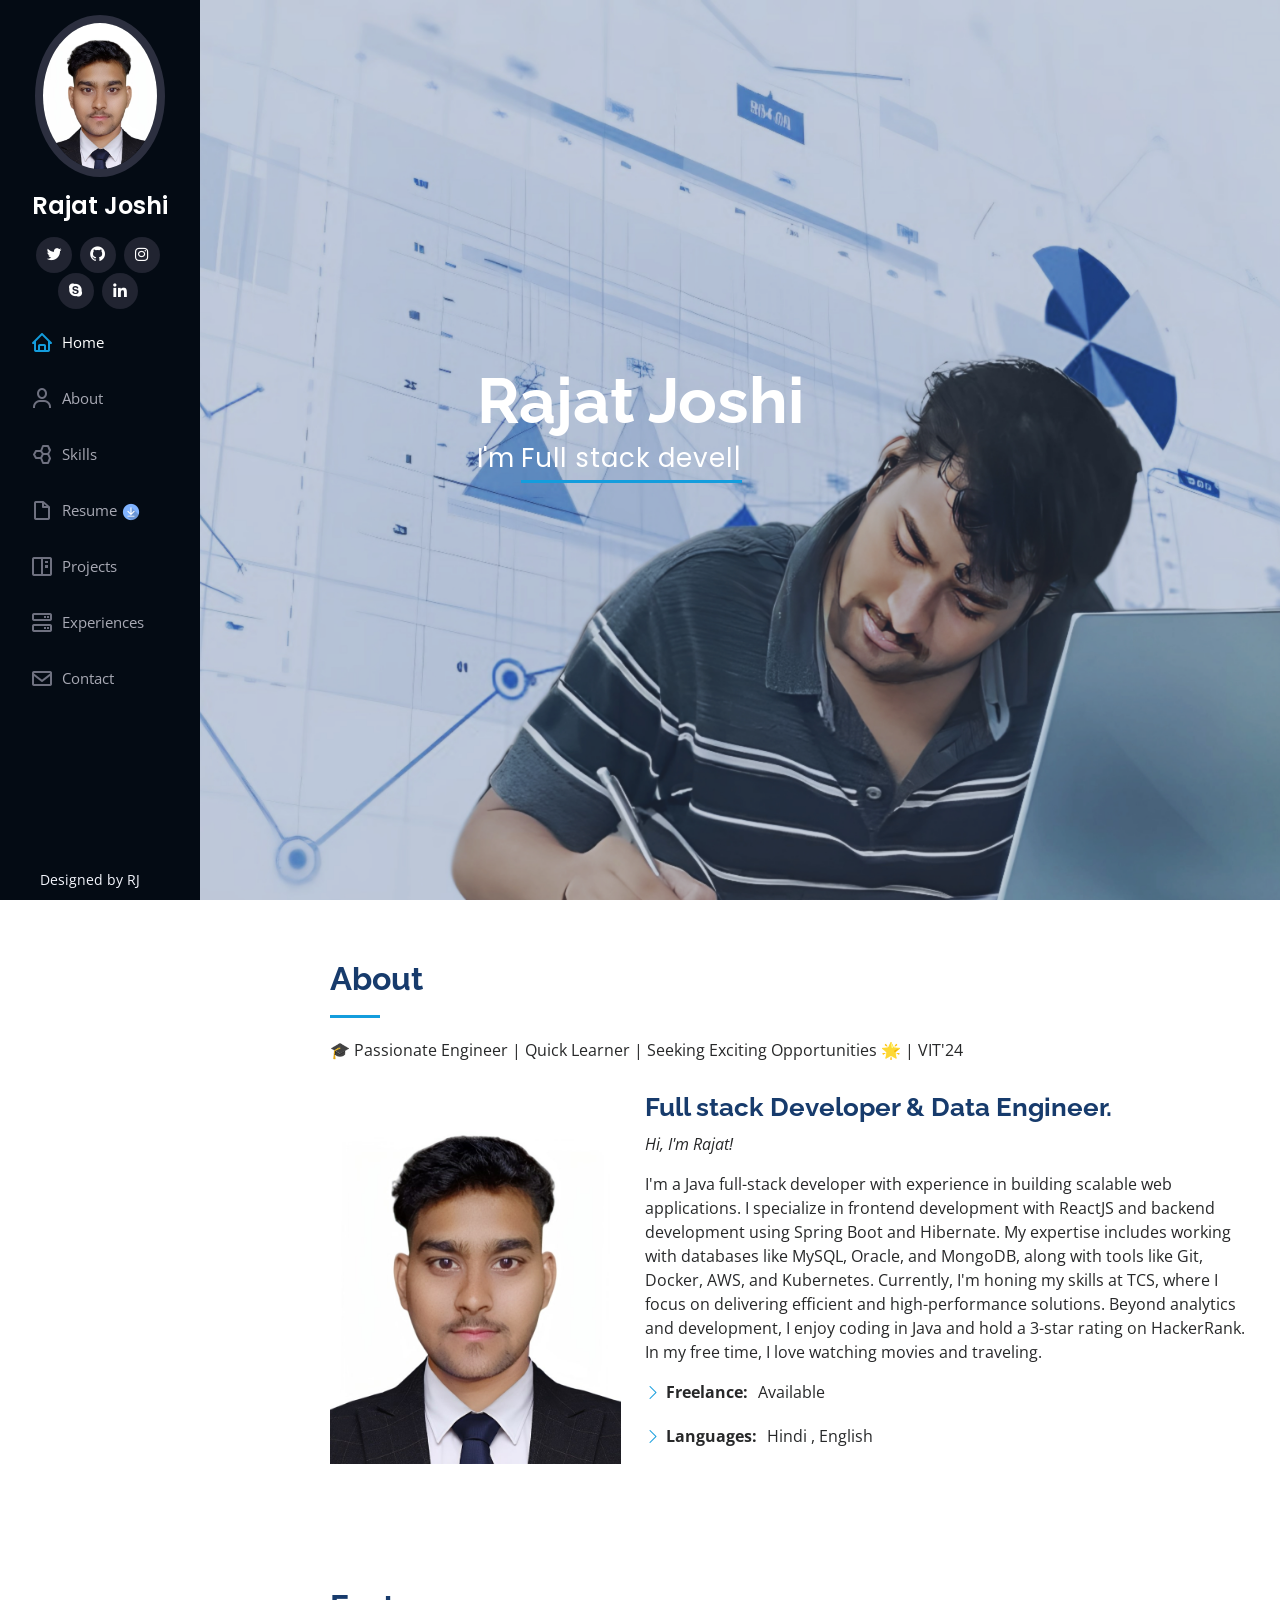
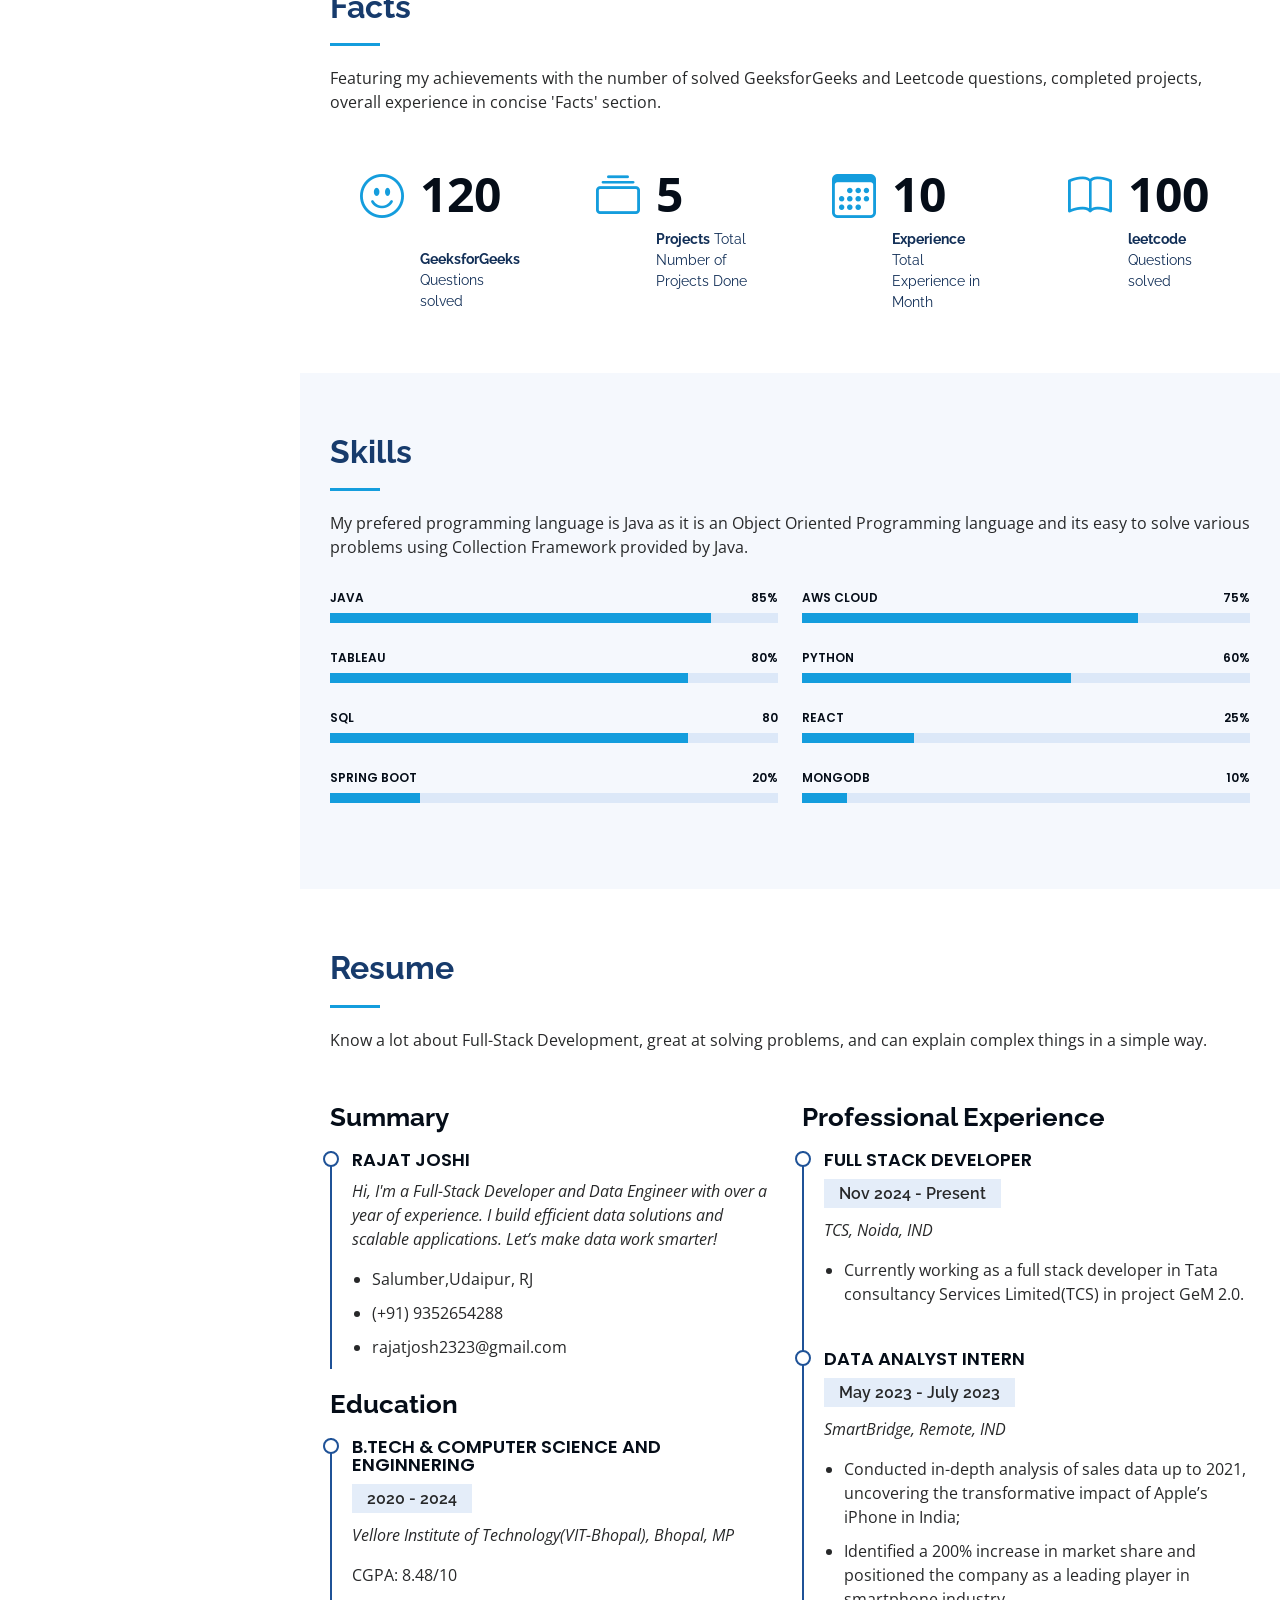
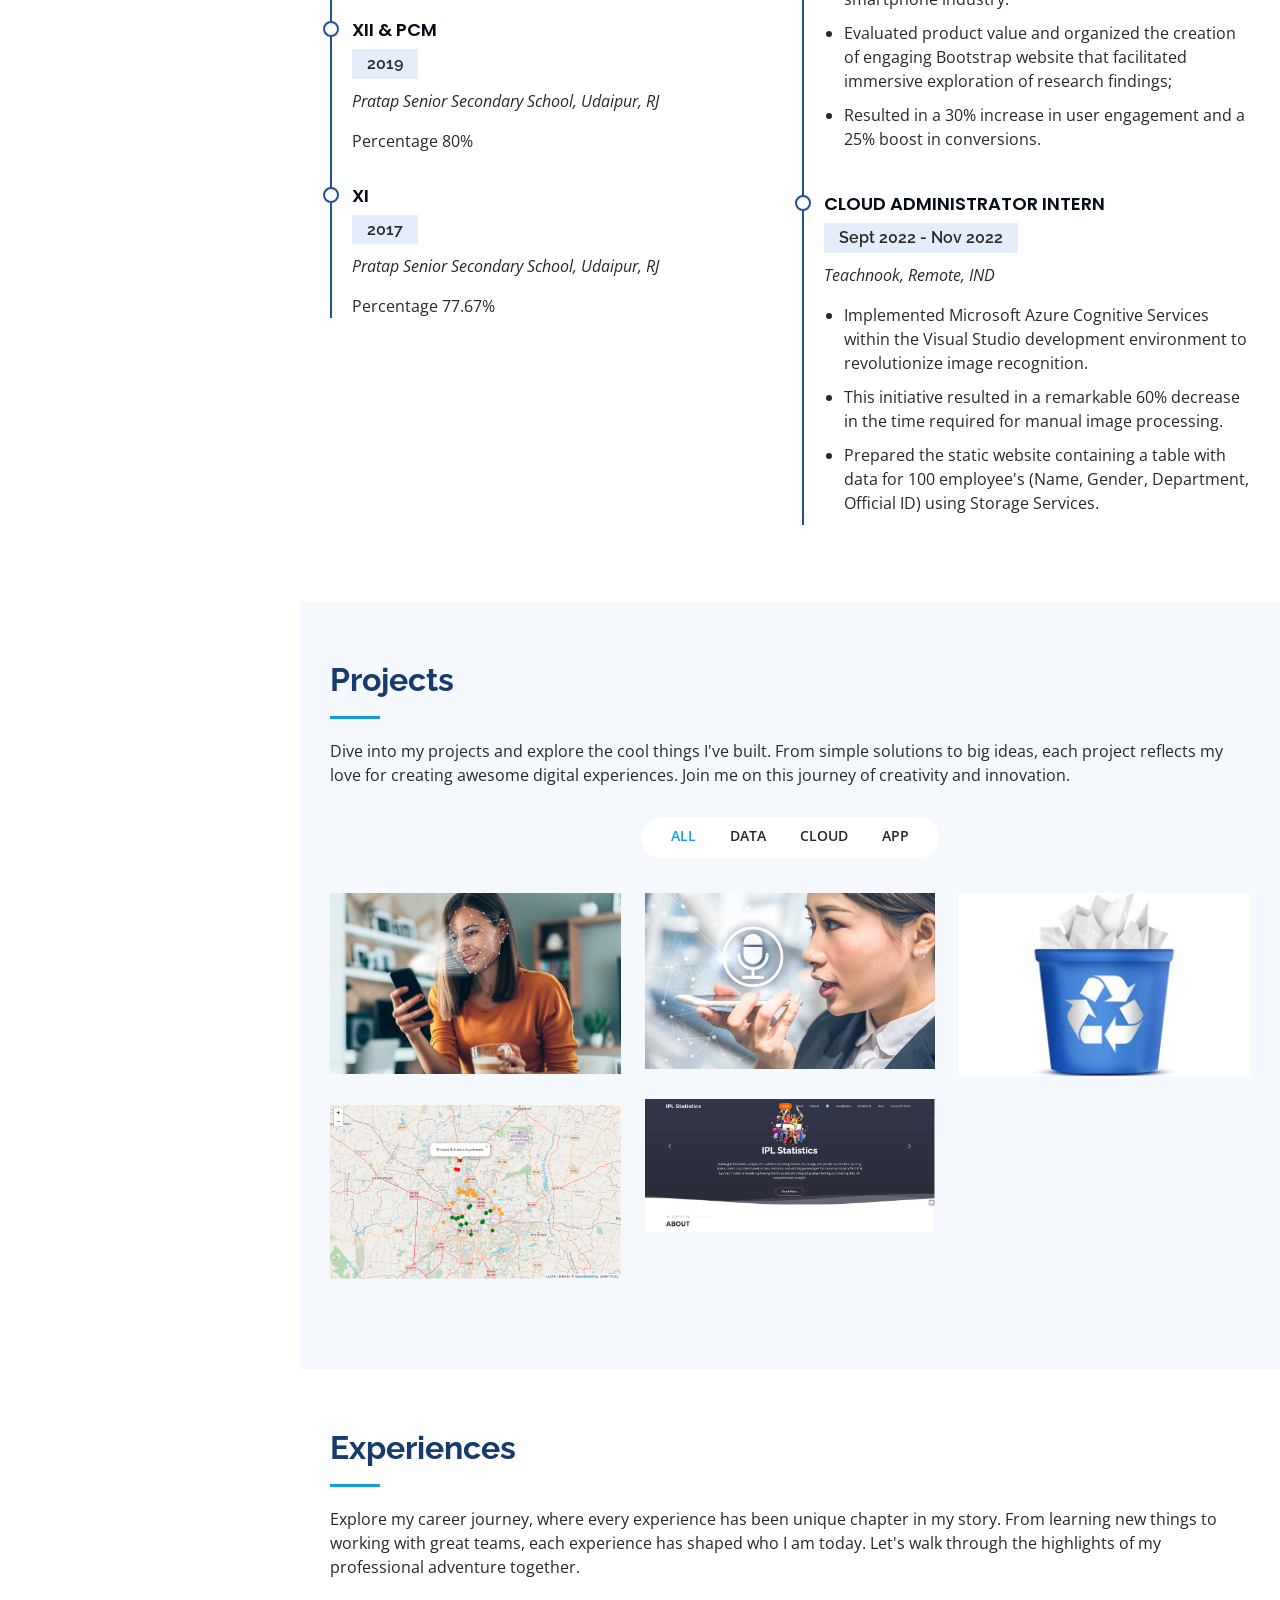
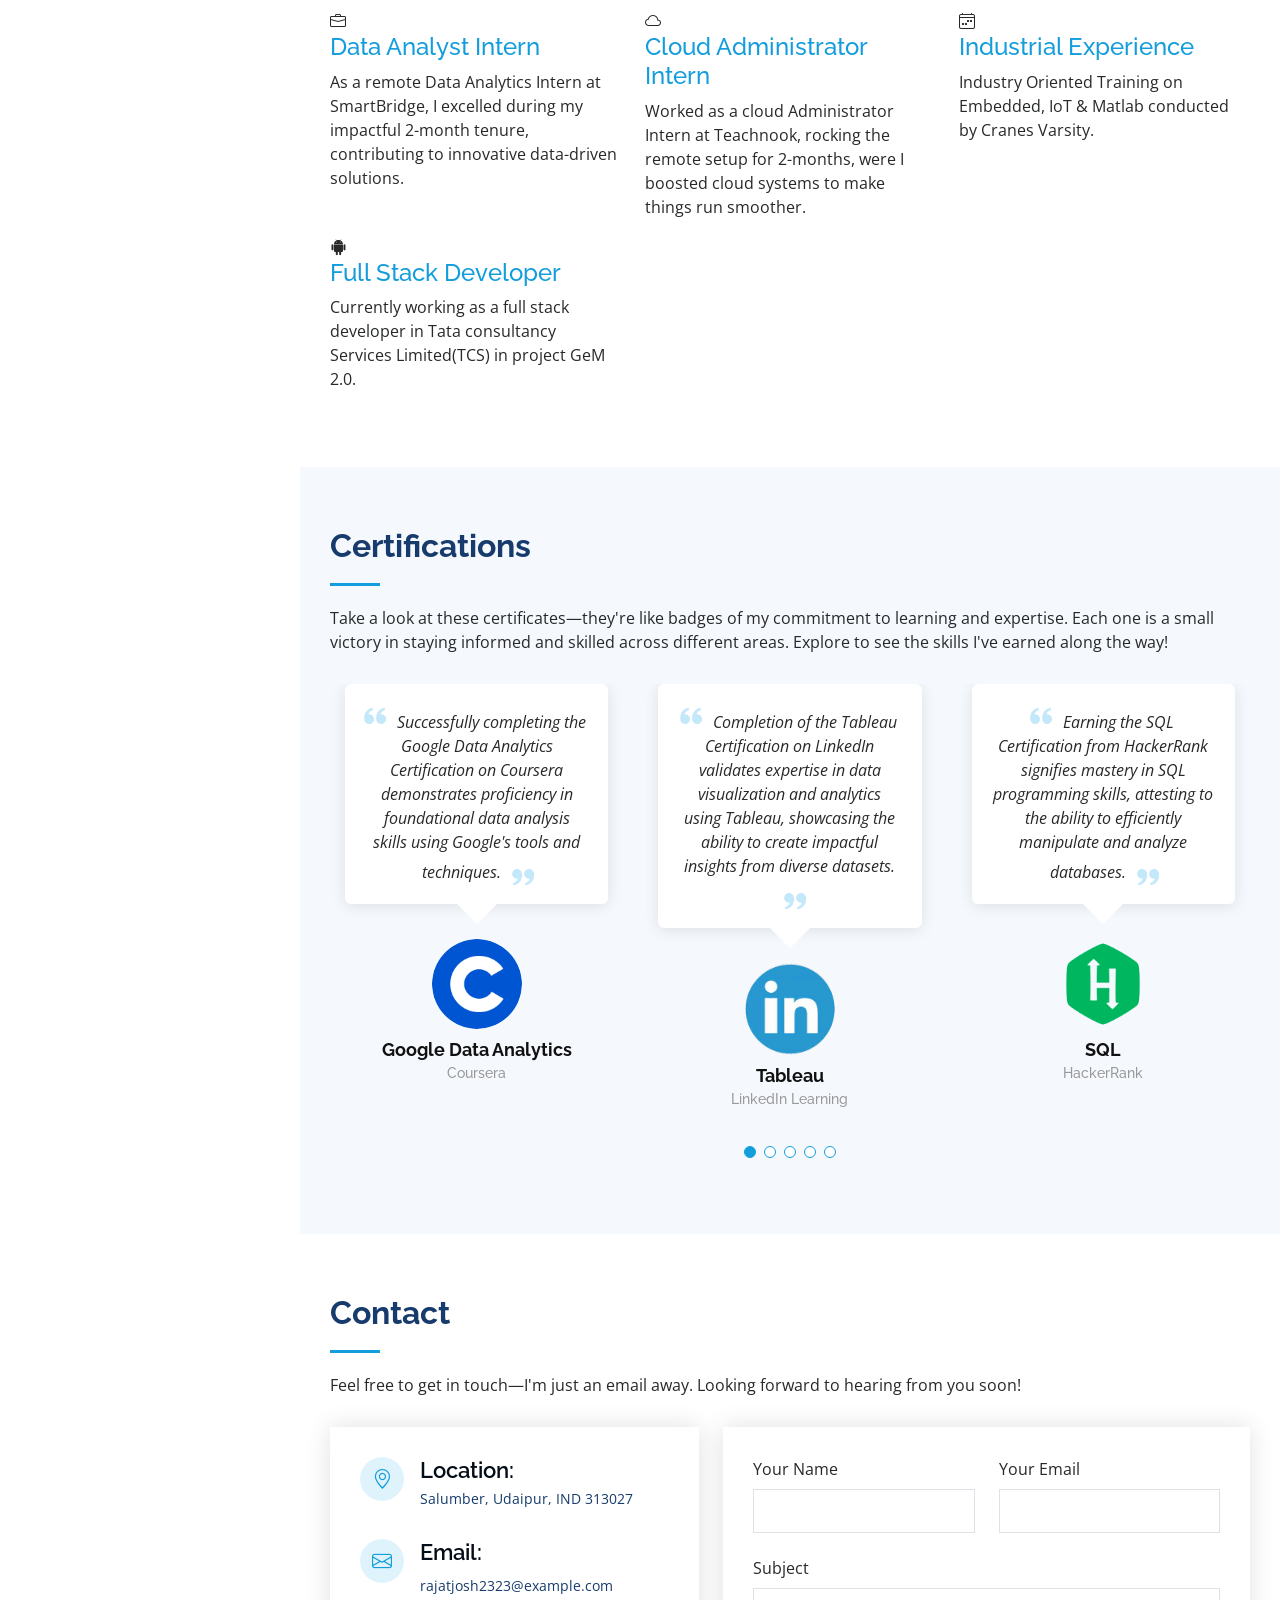
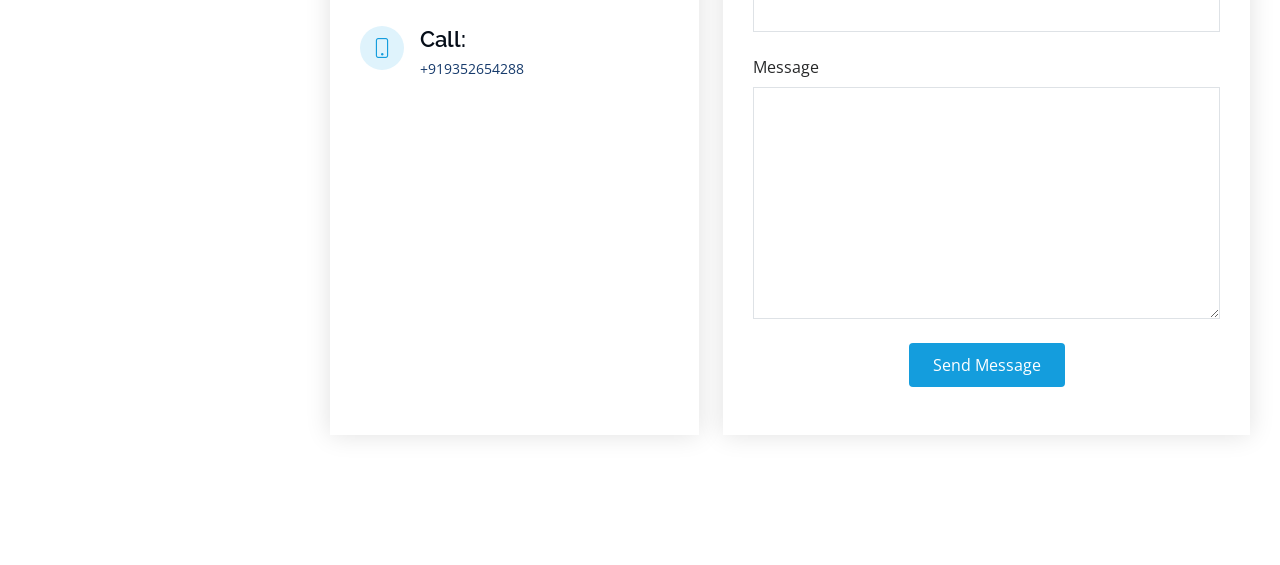
==== index.html @ fcaf60f5 "Update index.html" ====
<!DOCTYPE html>
<html lang="en">

<head>
  <meta charset="utf-8">
  <meta content="width=device-width, initial-scale=1.0" name="viewport">

  <title>Rajat Joshi</title>
  <meta content="" name="description">
  <meta content="" name="keywords">

  <!-- Favicons -->
  <link href="assets/img/logo.png" rel="icon">
  <link href="assets/img/RJ-logo.png" rel="apple-touch-icon">

  <!-- Google Fonts -->
  <link href="https://fonts.googleapis.com/css?family=Open+Sans:300,300i,400,400i,600,600i,700,700i|Raleway:300,300i,400,400i,500,500i,600,600i,700,700i|Poppins:300,300i,400,400i,500,500i,600,600i,700,700i" rel="stylesheet">

  <!-- Vendor CSS Files -->
  <link href="assets/vendor/aos/aos.css" rel="stylesheet">
  <link href="assets/vendor/bootstrap/css/bootstrap.min.css" rel="stylesheet">
  <link href="assets/vendor/bootstrap-icons/bootstrap-icons.css" rel="stylesheet">
  <link href="assets/vendor/boxicons/css/boxicons.min.css" rel="stylesheet">
  <link href="assets/vendor/glightbox/css/glightbox.min.css" rel="stylesheet">
  <link href="assets/vendor/swiper/swiper-bundle.min.css" rel="stylesheet">

  <!-- Template Main CSS File -->
  <link href="assets/css/style.css" rel="stylesheet">


</head>

<body>

  <!-- ======= Mobile nav toggle button ======= -->
  <i class="bi bi-list mobile-nav-toggle d-xl-none"></i>

  <!-- ======= Header ======= -->
  <header id="header">
    <div class="d-flex flex-column">

      <div class="profile">
        <img src="assets/img/20BCE10482.jpg" alt="" class="img-fluid rounded-circle">
        <h1 class="text-light"><a href="index.html">Rajat Joshi</a></h1>
        <div class="social-links mt-3 text-center">
          <a href="https://twitter.com/RajatJoshi47221" class="twitter"><i class="bx bxl-twitter"></i></a>
          <a href="https://github.com/Rajat2308" class="github"><i class="bx bxl-github"></i></a>
          <a href="https://www.instagram.com/rajatjoshi_2.0/" class="instagram"><i class="bx bxl-instagram"></i></a>
          <a href="#" class="google-plus"><i class="bx bxl-skype"></i></a>
          <a href="https://www.linkedin.com/in/rajat-joshi2308/" class="linkedin"><i class="bx bxl-linkedin"></i></a>
          
        </div>
      </div>

      <nav id="navbar" class="nav-menu navbar">
        <ul>
          <li><a href="#hero" class="nav-link scrollto active"><i class="bx bx-home"></i> <span>Home</span></a></li>
          <li><a href="#about" class="nav-link scrollto"><i class="bx bx-user"></i> <span>About</span></a></li>
          <li><a href="#skills" class="nav-link scrollto"><i class="bx bx-hive"></i> <span>Skills</span></a></li>
          <li><a href="#resume" class="nav-link scrollto"><i class="bx bx-file-blank"></i> <span id="Resume">Resume <a id="resumelink" href="assets\img\portfolio\Rajat_Joshi.pdf" download>
            <img height="20" width="20" src="assets\img\portfolio\download (1).jpg" alt=""></span></a>
              </li>
          <li><a href="#Projects" class="nav-link scrollto"><i class="bx bx-book-content"></i> <span>Projects</span></a></li>
          <li><a href="#Experiences" class="nav-link scrollto"><i class="bx bx-server"></i> <span>Experiences</span></a></li>
          <li><a href="#contact" class="nav-link scrollto"><i class="bx bx-envelope"></i> <span>Contact</span></a></li>
        </ul>
      </nav><!-- .nav-menu -->
    </div>
  </header><!-- End Header -->

  <!-- ======= Hero Section ======= -->
  <section id="hero" class="d-flex flex-column justify-content-center align-items-center">
    <div class="hero-container" data-aos="fade-in">
      <h1>Rajat Joshi</h1>
      <p>I'm <span class="typed" data-typed-items="Full stack developer,Data Engineer, Freelancer"></span></p>
    </div>
  </section><!-- End Hero -->

  <main id="main">

    <!-- ======= About Section ======= -->
    <section id="about" class="about">
      <div class="container">

        <div class="section-title">
          <h2>About</h2>
          <p>🎓 Passionate Engineer | Quick Learner | Seeking Exciting Opportunities 🌟 | VIT'24</p>
        </div>

        <div class="row">
          <div class="col-lg-4" data-aos="fade-right">
            <img src="assets/img/20BCE10482.jpg" class="img-fluid" alt="">
          </div>
          <div class="col-lg-8 pt-4 pt-lg-0 content" data-aos="fade-left">
            <h3>Full stack Developer &amp; Data Engineer.</h3>
            <p class="fst-italic">
              Hi, I'm Rajat! 
            </p>

            <p>
              I'm a Java full-stack developer with experience in building scalable web applications. I specialize in frontend development with ReactJS and backend development using Spring Boot and Hibernate. My expertise includes working with databases like MySQL, Oracle, and MongoDB, along with tools like Git, Docker, AWS, and Kubernetes. Currently, I'm honing my skills at TCS, where I focus on delivering efficient and high-performance solutions.
              Beyond analytics and development, I enjoy coding in Java and hold a 3-star rating on HackerRank. In my free time, I love watching movies and traveling.
            </p>
              <div class="col-lg-6">
                <ul>
                  <li><i class="bi bi-chevron-right"></i> <strong>Freelance:</strong> <span>Available</span></li>
                  <li><i class="bi bi-chevron-right"></i> <strong>Languages:</strong> <span>Hindi , English</span></li>
                </ul>
              </div>
            </div>
            
          </div>
        </div>

      </div>
    </section><!-- End About Section -->

    <!-- ======= Facts Section ======= -->
    <section id="facts" class="facts">
      <div class="container">

        <div class="section-title">
          <h2>Facts</h2>
          <p>Featuring my achievements with the number of solved GeeksforGeeks and Leetcode questions, completed projects, overall experience in concise 'Facts' section.</p>
        </div>

        <div class="row no-gutters">

          <div class="col-lg-3 col-md-6 d-md-flex align-items-md-stretch" data-aos="fade-up">
            <div class="count-box">
             <i class="bi bi-emoji-smile"></i>
              <span data-purecounter-start="0" data-purecounter-end="120" data-purecounter-duration="1" class="purecounter"></span>
              <a></a><p><strong>GeeksforGeeks</strong> Questions solved</p>
            </div>
          </div>

          <div class="col-lg-3 col-md-6 d-md-flex align-items-md-stretch" data-aos="fade-up" data-aos-delay="100">
            <div class="count-box">
              <i class="bi bi-collection"></i>
              <span data-purecounter-start="0" data-purecounter-end="5" data-purecounter-duration="1" class="purecounter"></span>
              <p><strong>Projects</strong> Total Number of Projects Done </p>
            </div>
          </div>

          <div class="col-lg-3 col-md-6 d-md-flex align-items-md-stretch" data-aos="fade-up" data-aos-delay="200">
            <div class="count-box">
              <i class="bi bi-calendar3"></i>
              <span data-purecounter-start="0" data-purecounter-end="10" data-purecounter-duration="1" class="purecounter"></span>
              <p><strong>Experience</strong> Total Experience in Month</p>
            </div>
          </div>

          <div class="col-lg-3 col-md-6 d-md-flex align-items-md-stretch" data-aos="fade-up" data-aos-delay="300">
            <div class="count-box">
              <i class="bi bi-book"></i>
              <span data-purecounter-start="0" data-purecounter-end="100" data-purecounter-duration="1" class="purecounter"></span>
              <p><strong>leetcode</strong> Questions solved</p>
            </div>
          </div>

        </div>

      </div>
    </section><!-- End Facts Section -->

    <!-- ======= Skills Section ======= -->
    <section id="skills" class="skills section-bg">
      <div class="container">

        <div class="section-title">
          <h2>Skills</h2>
          <p>My prefered programming language is Java as it is an Object Oriented Programming language and its easy to solve various problems using Collection Framework provided by Java.</p>
        </div>

        <div class="row skills-content">

          <div class="col-lg-6" data-aos="fade-up">

            <div class="progress">
              <span class="skill">JAVA<i class="val">85%</i></span>
              <div class="progress-bar-wrap">
                <div class="progress-bar" role="progressbar" aria-valuenow="85" aria-valuemin="0" aria-valuemax="100"></div>
              </div>
            </div>

            <div class="progress">
              <span class="skill">Tableau<i class="val">80%</i></span>
              <div class="progress-bar-wrap">
                <div class="progress-bar" role="progressbar" aria-valuenow="80" aria-valuemin="0" aria-valuemax="100"></div>
              </div>
            </div>

            <div class="progress">
              <span class="skill">SQL<i class="val">80</i></span>
              <div class="progress-bar-wrap">
                <div class="progress-bar" role="progressbar" aria-valuenow="80" aria-valuemin="0" aria-valuemax="100"></div>
              </div>
            </div>

            <div class="progress">
              <span class="skill">Spring Boot<i class="val">20%</i></span>
              <div class="progress-bar-wrap">
                <div class="progress-bar" role="progressbar" aria-valuenow="20" aria-valuemin="0" aria-valuemax="100"></div>
              </div>
            </div>

          </div>

          <div class="col-lg-6" data-aos="fade-up" data-aos-delay="100">

            <div class="progress">
              <span class="skill">Aws cloud<i class="val">75%</i></span>
              <div class="progress-bar-wrap">
                <div class="progress-bar" role="progressbar" aria-valuenow="75" aria-valuemin="0" aria-valuemax="100"></div>
              </div>
            </div>

            <div class="progress">
              <span class="skill">Python <i class="val">60%</i></span>
              <div class="progress-bar-wrap">
                <div class="progress-bar" role="progressbar" aria-valuenow="60" aria-valuemin="0" aria-valuemax="100"></div>
              </div>
            </div>

            <div class="progress">
              <span class="skill">React<i class="val">25%</i></span>
              <div class="progress-bar-wrap">
                <div class="progress-bar" role="progressbar" aria-valuenow="25" aria-valuemin="0" aria-valuemax="100"></div>
              </div>
            </div>

            <div class="progress">
              <span class="skill">MongoDb <i class="val">10%</i></span>
              <div class="progress-bar-wrap">
                <div class="progress-bar" role="progressbar" aria-valuenow="10" aria-valuemin="0" aria-valuemax="100"></div>
              </div>
            </div>

            

          </div>

        </div>

      </div>
    </section><!-- End Skills Section -->

    <!-- ======= Resume Section ======= -->
    <section id="resume" class="resume">
      <div class="container">

        <div class="section-title">
          <h2>Resume</h2>
          <p>Know a lot about Full-Stack Development, great at solving problems, and can explain complex things in a simple way. </p>
        </div>

        <div class="row">
          <div class="col-lg-6" data-aos="fade-up">
            <h3 class="resume-title">Summary</h3>
            <div class="resume-item pb-0">
              <h4>Rajat Joshi</h4>
              <p><em>Hi, I'm a Full-Stack Developer and Data Engineer with over a year of experience. I build efficient data solutions and scalable applications. Let’s make data work smarter!</em></p>
              <ul>
                <li>Salumber,Udaipur, RJ</li>
                <li>(+91) 9352654288</li>
                <li>rajatjosh2323@gmail.com</li>
              </ul>
            </div>

            <h3 class="resume-title">Education</h3>
            <div class="resume-item">
              <h4>B.Tech &amp; Computer Science And Enginnering</h4>
              <h5>2020 - 2024</h5>
              <p><em>Vellore Institute of Technology(VIT-Bhopal), Bhopal, MP</em></p>
              <p>CGPA: 8.48/10</p>
            </div>
            <div class="resume-item">
              <h4>XII &amp; PCM</h4>
              <h5>2019</h5>
              <p><em>Pratap Senior Secondary School, Udaipur, RJ</em></p>
              <p>Percentage 80%</p>
            </div>
            <div class="resume-item">
              <h4>XI </h4>
              <h5>2017</h5>
              <p><em>Pratap Senior Secondary School, Udaipur, RJ</em></p>
              <p>Percentage 77.67%</p>
            </div>
          </div>
          <div class="col-lg-6" data-aos="fade-up" data-aos-delay="100">
            <h3 class="resume-title">Professional Experience</h3>
              <div class="resume-item">
              <h4>Full Stack Developer</h4>
              <h5>Nov 2024 - Present</h5>
              <p><em>TCS, Noida, IND </em></p>
              <ul>
                <li>Currently working as a full stack developer in Tata consultancy Services Limited(TCS) in project GeM 2.0.</li>
              </ul>
            </div>
            
            <div class="resume-item">
              <h4>DATA ANALYST INTERN</h4>
              <h5>May 2023 - July 2023</h5>
              <p><em>SmartBridge, Remote, IND </em></p>
              <ul>
                <li>Conducted in-depth analysis of sales data up to 2021, uncovering the transformative impact of Apple’s iPhone in India;</li>
                <li>Identified a 200% increase in market share and positioned the company as a leading player in smartphone industry. </li>
                <li>Evaluated product value and organized the creation of engaging Bootstrap website that facilitated immersive exploration of
                  research findings;</li>
                <li>Resulted in a 30% increase in user engagement and a 25% boost in conversions.</li>
              </ul>
            </div>
            <div class="resume-item">
              <h4>CLOUD ADMINISTRATOR INTERN</h4>
              <h5>Sept 2022 - Nov 2022</h5>
              <p><em> Teachnook, Remote, IND</em></p>
              <ul>
                <li>Implemented Microsoft Azure Cognitive Services within the Visual Studio development environment to revolutionize image
                  recognition.</li>
                <li>This initiative resulted in a remarkable 60% decrease in the time required for manual image processing.</li>
                <li>Prepared the static website containing a table with data for 100 employee's (Name, Gender, Department, Official ID) using
                  Storage Services.</li>
                
              </ul>
            </div>

            
          </div>
        </div>

      </div>
    </section><!-- End Resume Section -->

    <!-- ======= Projects Section ======= -->
    <section id="Projects" class="Projects section-bg">
      <div class="container">

        <div class="section-title">
          <h2>Projects</h2>
          <p>Dive into my projects and explore the cool things I've built. From simple solutions to big ideas, each project reflects my love for creating awesome digital experiences. Join me on this journey of creativity and innovation.</p>
        </div>

        <div class="row" data-aos="fade-up">
          <div class="col-lg-12 d-flex justify-content-center">
            <ul id="Projects-flters">
              <li data-filter="*" class="filter-active">All</li>
              <li data-filter=".filter-DATA">DATA</li>
              <li data-filter=".filter-Cloud">Cloud</li>
              <li data-filter=".filter-App">App</li>
            </ul>
          </div>
        </div>

        <div class="row Projects-container" data-aos="fade-up" data-aos-delay="100">

          

          <div class="col-lg-4 col-md-6 Projects-item filter-Cloud">
            <div class="Projects-wrap">
              <img src="assets/img/portfolio/image recognation 3.jpg" class="img-fluid" alt="">
              <div class="Projects-links">
                <a href="assets/img/portfolio/image recognation 3.jpg" data-gallery="ProjectsGallery" class="Projects-lightbox" title="Cloud 1"><i class="bx bx-plus"></i></a>
                <a href="portfolio-details2.html" title="More Details"><i class="bx bx-link"></i></a>
              </div>
            </div>
          </div>

          <div class="col-lg-4 col-md-6 Projects-item filter-Cloud">
            <div class="Projects-wrap">
              <img src="assets/img/portfolio/speech1.jpg" class="img-fluid" alt="">
              <div class="Projects-links">
                <a href="assets/img/portfolio/speech1.webp" data-gallery="ProjectsGallery" class="Projects-lightbox" title="Cloud 2"><i class="bx bx-plus"></i></a>
                <a href="portfolio-details3.html" title="More Details"><i class="bx bx-link"></i></a>
              </div>
            </div>
          </div>

          <div class="col-lg-4 col-md-6 Projects-item filter-App">
            <div class="Projects-wrap">
              <img src="assets/img/portfolio/app2.jpg" class="img-fluid" alt="">
              <div class="Projects-links">
                <a href="assets/img/portfolio/app2.jpg" data-gallery="ProjectsGallery" class="Projects-lightbox" title="App 1"><i class="bx bx-plus"></i></a>
                <a href="portfolio-details4.html" title="More Details"><i class="bx bx-link"></i></a>
              </div>
            </div>
          </div>

          <div class="col-lg-4 col-md-6 Projects-item filter-DATA">
            <div class="Projects-wrap">
              <img src="assets/img/portfolio/ipl1.png" class="img-fluid" alt="">
              <div class="Projects-links">
                <a href="assets/img/portfolio/ipl1.png" data-gallery="ProjectsGallery" class="Projects-lightbox" title="Data analysis 1"><i class="bx bx-plus"></i></a>
                <a href="portfolio-details.html" title="More Details"><i class="bx bx-link"></i></a>
              </div>
            </div>
          </div>

          <div class="col-lg-4 col-md-6 Projects-item filter-DATA">
            <div class="Projects-wrap">
              <img src="assets/img/portfolio/geo1.png" class="img-fluid" alt="">
              <div class="Projects-links">
                <a href="assets/img/portfolio/geo1.png" data-gallery="ProjectsGallery" class="Projects-lightbox" title="Data analysis 2"><i class="bx bx-plus"></i></a>
                <a href="portfolio-details5.html" title="More Details"><i class="bx bx-link"></i></a>
              </div>
            </div>
          </div>

       <!--  // <div class="col-lg-4 col-md-6 Projects-item filter-DATA">
             <div class="Projects-wrap">
              <img src="assets/img/portfolio/portfolio-3.jpg" class="img-fluid" alt="">
              <div class="Projects-links">
                <a href="assets/img/portfolio/portfolio-3.jpg" data-gallery="ProjectsGallery" class="Projects-lightbox" title="Data analysis 3"><i class="bx bx-plus"></i></a>
                <a href="portfolio-details.html" title="More Details"><i class="bx bx-link"></i></a>
              </div>
            </div>
          </div>-->

        </div>

      </div>
    </section><!-- End Projects Section -->

    <!-- ======= Experiences Section ======= -->
    <section id="Experiences" class="Experiences">
      <div class="container">

        <div class="section-title">
          <h2>Experiences</h2>
          <p>Explore my career journey, where every experience has been unique chapter in my story. From learning new things to working with great teams, each experience has shaped who I am today. Let's walk through the highlights of my professional adventure together.</p>
        </div>

        <div class="row">
          <div class="col-lg-4 col-md-6 icon-box" data-aos="fade-up">
            <div class="icon"><i class="bi bi-briefcase"></i></div>
            <h4 class="title"><a href="assets\img\portfolio\Externship Data Analytics.pdf">Data Analyst Intern</a></h4>
            <p class="description">As a remote Data Analytics Intern at SmartBridge, I excelled during my impactful 2-month tenure, contributing to innovative data-driven solutions.</p>
          </div>
          <div class="col-lg-4 col-md-6 icon-box" data-aos="fade-up" data-aos-delay="100">
            <div class="icon"><i class="bi bi-cloud"></i></div>
            <h4 class="title"><a href="assets\img\portfolio\Cloud computing internship.pdf">Cloud Administrator Intern</a></h4>
            <p class="description">Worked as a cloud Administrator Intern at Teachnook, rocking the remote setup for 2-months, were I boosted cloud systems to make things run smoother.</p>
          </div>
          <div class="col-lg-4 col-md-6 icon-box" data-aos="fade-up" data-aos-delay="500">
            <div class="icon"><i class="bi bi-calendar4-week"></i></div>
            <h4 class="title"><a href="assets\img\portfolio\Cranes Varsity.pdf">Industrial Experience</a></h4>
            <p class="description"> Industry Oriented Training on Embedded, IoT & Matlab conducted by Cranes Varsity.</p>
          </div>

          <div class="col-lg-4 col-md-6 icon-box" data-aos="fade-up" data-aos-delay="500">
            <div class="icon"><i class="bi bi-android2"></i></div>
            <h4 class="title"><a href="assets\img\CT20234364789_JL.pdf">Full Stack Developer</a></h4>
            <p class="description"> Currently working as a full stack developer in Tata consultancy Services Limited(TCS) in project GeM 2.0.</p>
          </div>
        </div>

      </div>
    </section><!-- End Experiences Section -->

    <!-- ======= Certifications Section ======= -->
    <section id="Certifications" class="Certifications section-bg">
      <div class="container">

        <div class="section-title">
          <h2>Certifications</h2>
          <p>Take a look at these certificates—they're like badges of my commitment to learning and expertise. Each one is a small victory in staying informed and skilled across different areas. Explore to see the skills I've earned along the way!</p>
        </div>

        <div class="Certifications-slider swiper" data-aos="fade-up" data-aos-delay="100">
          <div class="swiper-wrapper">

            <div class="swiper-slide">
              <div class="Certifications-item" data-aos="fade-up">
                <p>
                  <i class="bx bxs-quote-alt-left quote-icon-left"></i>
                  Successfully completing the Google Data Analytics Certification on Coursera demonstrates proficiency in foundational data analysis skills using Google's tools and techniques.
                  <i class="bx bxs-quote-alt-right quote-icon-right"></i>
                </p>
                <a href="assets/img/Certifications/Coursera google data.pdf"><img  src="assets/img/Certifications/coursera-logo.png" class="Certifications-img" alt=""></a>
                <h3>Google Data Analytics</h3>
                <h4>Coursera</h4>
              </div>
            </div><!-- End Certifications item -->

            <div class="swiper-slide">
              <div class="Certifications-item" data-aos="fade-up" data-aos-delay="100">
                <p>
                  <i class="bx bxs-quote-alt-left quote-icon-left"></i>
                  Completion of the Tableau Certification on LinkedIn validates expertise in data visualization and analytics using Tableau, showcasing the ability to create impactful insights from diverse datasets.
                  <i class="bx bxs-quote-alt-right quote-icon-right"></i>
                </p>
                <a href="assets/img/Certifications/tableau 7 hr.pdf"><img  src="assets/img/Certifications/linkedin-logo.jpeg" class="Certifications-img" alt=""></a>
                <h3>Tableau</h3>
                <h4>LinkedIn Learning</h4>
              </div>
            </div><!-- End Certifications item -->

            <div class="swiper-slide">
              <div class="Certifications-item" data-aos="fade-up" data-aos-delay="200">
                <p>
                  <i class="bx bxs-quote-alt-left quote-icon-left"></i>
                  Earning the SQL Certification from HackerRank signifies mastery in SQL programming skills, attesting to the ability to efficiently manipulate and analyze databases.
                  <i class="bx bxs-quote-alt-right quote-icon-right"></i>
                </p>
                <a href="assets/img/Certifications/sql_basic certificate.pdf"><img  src="assets/img/Certifications/HackerRank-logo.png" class="Certifications-img" alt=""></a>
                <h3>SQL</h3>
                <h4>HackerRank</h4>
              </div>
            </div><!-- End Certifications item -->

            <div class="swiper-slide">
              <div class="Certifications-item" data-aos="fade-up" data-aos-delay="300">
                <p>
                  <i class="bx bxs-quote-alt-left quote-icon-left"></i>
                  Obtaining the AWS Cloud Practitioner Certification from AWS signifies foundational proficiency in cloud concepts, services, and security, validating essential skills for individuals entering the world of cloud computing.
                  <i class="bx bxs-quote-alt-right quote-icon-right"></i>
                </p>
                <a href="assets/img/Certifications/AWS Certified Cloud Practitioner certificate.pdf"><img  src="assets/img/Certifications/AWS-logo.png" class="Certifications-img" alt=""></a>
                <h3>AWS Certified Cloud Practitioner</h3>
                <h4>Amazon Web Services(AWS)</h4>
              </div>
            </div><!-- End Certifications item -->

            <div class="swiper-slide">
              <div class="Certifications-item" data-aos="fade-up" data-aos-delay="400">
                <p>
                  <i class="bx bxs-quote-alt-left quote-icon-left"></i>
                  Achieving the Excel Certification from Great Learning signifies proficiency in advanced Excel skills, encompassing data analysis, visualization, and automation for enhanced productivity in diverse professional contexts.
                  <i class="bx bxs-quote-alt-right quote-icon-right"></i>
                </p>
                <a href="assets/img/Certifications/Excel certificate.pdf"><img  src="assets/img/Certifications/Greatlearning-logo.png" class="Certifications-img" alt=""></a>
                <h3>Excel</h3>
                <h4>Great Learning </h4>
              </div>
            </div><!-- End Certifications item -->

          </div>
          <div class="swiper-pagination"></div>
        </div>

      </div>
    </section><!-- End Certifications Section -->

    <!-- ======= Contact Section ======= -->
    <section id="contact" class="contact">
      <div class="container">

        <div class="section-title">
          <h2>Contact</h2>
          <p>Feel free to get in touch—I'm just an email away. Looking forward to hearing from you soon!</p>
        </div>

        <div class="row" data-aos="fade-in">

          <div class="col-lg-5 d-flex align-items-stretch">
            <div class="info">
              <div class="address">
                <i class="bi bi-geo-alt"></i>
                <h4>Location:</h4>
                <p>Salumber, Udaipur, IND 313027</p>
              </div>

              <div class="email">
                <i class="bi bi-envelope"></i>
                <h4>Email:</h4>
                <p>rajatjosh2323@example.com</p>
              </div>

              <div class="phone">
                <i class="bi bi-phone"></i>
                <h4>Call:</h4>
                <p>+919352654288</p>
              </div>

              <iframe src="https://www.google.com/maps/embed?pb=!1m18!1m12!1m3!1d227.56555737415354!2d74.03862918038229!3d24.134920150489297!2m3!1f0!2f0!3f0!3m2!1i1024!2i768!4f13.1!3m3!1m2!1s0x3967a98f2a6137e9%3A0xe2e1696f294424ac!2sTRENDS!5e0!3m2!1sen!2sin!4v1702408731290!5m2!1sen!2sin" frameborder="0" style="border:0; width: 100%; height: 290px;" allowfullscreen></iframe>
            </div>

          </div>

          <div class="col-lg-7 mt-5 mt-lg-0 d-flex align-items-stretch">
            <form action="mailto:rajatjosh2323@gmail.com" method="post" role="form" class="php-email-form">
              <div class="row">
                <div class="form-group col-md-6">
                  <label for="name">Your Name</label>
                  <input type="text" name="name" class="form-control" id="name" required>
                </div>
                <div class="form-group col-md-6">
                  <label for="name">Your Email</label>
                  <input type="email" class="form-control" name="email" id="email" required>
                </div>
              </div>
              <div class="form-group">
                <label for="name">Subject</label>
                <input type="text" class="form-control" name="subject" id="subject" required>
              </div>
              <div class="form-group">
                <label for="name">Message</label>
                <textarea class="form-control" name="message" rows="10" required></textarea>
              </div>
              <div class="my-3">
                <div class="loading">Loading</div>
                <div class="error-message"></div>
                <div class="sent-message">Your message has been sent. Thank you!</div>
              </div>
              <div class="text-center"><button type="submit">Send Message</button></div>
            </form>
          </div>

        </div>

      </div>
    </section><!-- End Contact Section -->

  </main><!-- End #main -->

  <!-- ======= Footer ======= -->
  <footer id="footer">
    <div class="container"> 
        Designed by RJ</a>
      </div>
    </div>
  </footer><!-- End  Footer -->

  <a href="#" class="back-to-top d-flex align-items-center justify-content-center"><i class="bi bi-arrow-up-short"></i></a>

  <!-- Vendor JS Files -->
  <script src="assets/vendor/purecounter/purecounter_vanilla.js"></script>
  <script src="assets/vendor/aos/aos.js"></script>
  <script src="assets/vendor/bootstrap/js/bootstrap.bundle.min.js"></script>
  <script src="assets/vendor/glightbox/js/glightbox.min.js"></script>
  <script src="assets/vendor/isotope-layout/isotope.pkgd.min.js"></script>
  <script src="assets/vendor/swiper/swiper-bundle.min.js"></script>
  <script src="assets/vendor/typed.js/typed.umd.js"></script>
  <script src="assets/vendor/waypoints/noframework.waypoints.js"></script>
  <script src="assets/vendor/php-email-form/validate.js"></script>

  <!-- Template Main JS File -->
  <script src="assets/js/main.js"></script>

</body>

</html>
---- assets/css/style.css ----
/*--------------------------------------------------------------
# General
--------------------------------------------------------------*/
body {
  font-family: "Open Sans", sans-serif;
  color: #272829;
}

#resumelink{
  width: 10px;
  height: 10px;
  position: absolute;
  top: 13px;
  right: 23px;
}
#Resume{
  position: relative;
}

/* #resume{
  position:absolute;
  top: 3px;
  right: 2px;
}  */

a {
  color: #149ddd;
  text-decoration: none;
}

a:hover {
  color: #37b3ed;
  text-decoration: none;
}

h1,
h2,
h3,
h4,
h5,
h6 {
  font-family: "Raleway", sans-serif;
}

/*--------------------------------------------------------------
# Back to top button
--------------------------------------------------------------*/
.back-to-top {
  position: fixed;
  visibility: hidden;
  opacity: 0;
  right: 15px;
  bottom: 15px;
  z-index: 996;
  background: #149ddd;
  width: 40px;
  height: 40px;
  border-radius: 50px;
  transition: all 0.4s;
}

.back-to-top i {
  font-size: 28px;
  color: #fff;
  line-height: 0;
}

.back-to-top:hover {
  background: #2eafec;
  color: #fff;
}

.back-to-top.active {
  visibility: visible;
  opacity: 1;
}

/*--------------------------------------------------------------
# Header
--------------------------------------------------------------*/
#header {
  position: fixed;
  top: 0;
  left: 0;
  bottom: 0;
  width: 200px;
  transition: all ease-in-out 0.5s;
  z-index: 9997;
  transition: all 0.5s;
  padding: 0 15px;
  background: #040b14;
  overflow-y: auto;
}

#header .profile img {
  margin: 15px auto;
  display: block;
  width: 130px;
  border: 8px solid #2c2f3f;
}

#header .profile h1 {
  font-size: 24px;
  margin: 0;
  padding: 0;
  font-weight: 600;
  -moz-text-align-last: center;
  text-align-last: center;
  font-family: "Poppins", sans-serif;
}

#header .profile h1 a,
#header .profile h1 a:hover {
  color: #fff;
  text-decoration: none;
}

#header .profile .social-links a {
  font-size: 18px;
  display: inline-block;
  background: #212431;
  color: #fff;
  line-height: 1;
  padding: 8px 0;
  margin-right: 4px;
  border-radius: 50%;
  text-align: center;
  width: 36px;
  height: 36px;
  transition: 0.3s;
}

#header .profile .social-links a:hover {
  background: #149ddd;
  color: #fff;
  text-decoration: none;
}

#main {
  margin-left: 300px;
}

.container,
.container-fluid {
  padding-left: 30px;
  padding-right: 30px;
}

@media (max-width: 1199px) {
  #header {
    left: -300px;
  }

  #main {
    margin-left: 0;
  }

  .container,
  .container-fluid {
    padding-left: 12px;
    padding-right: 12px;
  }
}

/*--------------------------------------------------------------
# Navigation Menu
--------------------------------------------------------------*/
/* Desktop Navigation */
.nav-menu {
  padding: 10px 0 0 0;
}

.nav-menu * {
  margin: 0;
  padding: 0;
  list-style: none;
}

.nav-menu>ul>li {
  position: relative;
  white-space: nowrap;
}

.nav-menu a,
.nav-menu a:focus {
  display: flex;
  align-items: center;
  color: #a8a9b4;
  padding: 12px 15px;
  margin-bottom: 8px;
  transition: 0.3s;
  font-size: 15px;
}

.nav-menu a i,
.nav-menu a:focus i {
  font-size: 24px;
  padding-right: 8px;
  color: #6f7180;
}

.nav-menu a:hover,
.nav-menu .active,
.nav-menu .active:focus,
.nav-menu li:hover>a {
  text-decoration: none;
  color: #fff;
}

.nav-menu a:hover i,
.nav-menu .active i,
.nav-menu .active:focus i,
.nav-menu li:hover>a i {
  color: #149ddd;
}

/* Mobile Navigation */
.mobile-nav-toggle {
  position: fixed;
  right: 15px;
  top: 15px;
  z-index: 9998;
  border: 0;
  font-size: 24px;
  transition: all 0.4s;
  outline: none !important;
  background-color: #149ddd;
  color: #fff;
  width: 40px;
  height: 40px;
  display: inline-flex;
  align-items: center;
  justify-content: center;
  line-height: 0;
  border-radius: 50px;
  cursor: pointer;
}

.mobile-nav-active {
  overflow: hidden;
}

.mobile-nav-active #header {
  left: 0;
}

/*--------------------------------------------------------------
# Hero Section
--------------------------------------------------------------*/
#hero {
  width: 100%;
  height: 100vh;
  background: url("../img/hero-bg.jpg") top center;
  background-size: cover ;
}

#hero:before {
  content: "";
  background: rgba(79, 104, 141, 0.3);
  position: absolute;
  bottom: 0;
  top: 0;
  left: 0;
  right: 0;
  z-index: 1;
}

#hero .hero-container {
  position: relative;
  z-index: 2;
  min-width: 300px;
}

#hero h1 {
  margin: 0 0 10px 0;
  font-size: 64px;
  font-weight: 700;
  line-height: 56px;
  color: #fff;
}

#hero p {
  color: #fff;
  margin-bottom: 50px;
  font-size: 26px;
  font-family: "Poppins", sans-serif;
}

#hero p span {
  color: #fff;
  padding-bottom: 4px;
  letter-spacing: 1px;
  border-bottom: 3px solid #149ddd;
}

@media (min-width: 1024px) {
  #hero {
    background-attachment: fixed;
  }
}

@media (max-width: 768px) {
  #hero h1 {
    font-size: 28px;
    line-height: 36px;
  }

  #hero h2 {
    font-size: 18px;
    line-height: 24px;
    margin-bottom: 30px;
  }
}

/*--------------------------------------------------------------
# Sections General
--------------------------------------------------------------*/
section {
  padding: 60px 0;
  overflow: hidden;
}

.section-bg {
  background: #f5f8fd;
}

.section-title {
  padding-bottom: 30px;
}

.section-title h2 {
  font-size: 32px;
  font-weight: bold;
  margin-bottom: 20px;
  padding-bottom: 20px;
  position: relative;
  color: #173b6c;
}

.section-title h2::after {
  content: "";
  position: absolute;
  display: block;
  width: 50px;
  height: 3px;
  background: #149ddd;
  bottom: 0;
  left: 0;
}

.section-title p {
  margin-bottom: 0;
}

/*--------------------------------------------------------------
# About
--------------------------------------------------------------*/
.about .content h3 {
  font-weight: 700;
  font-size: 26px;
  color: #173b6c;
}

.about .content ul {
  list-style: none;
  padding: 0;
}

.about .content ul li {
  margin-bottom: 20px;
  display: flex;
  align-items: center;
}

.about .content ul strong {
  margin-right: 10px;
}

.about .content ul i {
  font-size: 16px;
  margin-right: 5px;
  color: #149ddd;
  line-height: 0;
}

.about .content p:last-child {
  margin-bottom: 0;
}

/*--------------------------------------------------------------
# Facts
--------------------------------------------------------------*/
.facts {
  padding-bottom: 30px;
}

.facts .count-box {
  padding: 30px;
  width: 100%;
}

.facts .count-box i {
  display: block;
  font-size: 44px;
  color: #149ddd;
  float: left;
  line-height: 0;
}

.facts .count-box span {
  font-size: 48px;
  line-height: 40px;
  display: block;
  font-weight: 700;
  color: #050d18;
  margin-left: 60px;
}

.facts .count-box p {
  padding: 15px 0 0 0;
  margin: 0 0 0 60px;
  font-family: "Raleway", sans-serif;
  font-size: 14px;
  color: #122f57;
}

.facts .count-box a {
  font-weight: 600;
  display: block;
  margin-top: 20px;
  color: #122f57;
  font-size: 15px;
  font-family: "Poppins", sans-serif;
  transition: ease-in-out 0.3s;
}

.facts .count-box a:hover {
  color: #1f5297;
}

/*--------------------------------------------------------------
# Akills
--------------------------------------------------------------*/
.skills .progress {
  height: 60px;
  display: block;
  background: none;
  border-radius: 0;
}

.skills .progress .skill {
  padding: 0;
  margin: 0 0 6px 0;
  text-transform: uppercase;
  display: block;
  font-weight: 600;
  font-family: "Poppins", sans-serif;
  color: #050d18;
}

.skills .progress .skill .val {
  float: right;
  font-style: normal;
}

.skills .progress-bar-wrap {
  background: #dce8f8;
  height: 10px;
}

.skills .progress-bar {
  width: 1px;
  height: 10px;
  transition: 0.9s;
  background-color: #149ddd;
}

/*--------------------------------------------------------------
# Resume
--------------------------------------------------------------*/
.resume .resume-title {
  font-size: 26px;
  font-weight: 700;
  margin-top: 20px;
  margin-bottom: 20px;
  color: #050d18;
}

.resume .resume-item {
  padding: 0 0 20px 20px;
  margin-top: -2px;
  border-left: 2px solid #1f5297;
  position: relative;
}

.resume .resume-item h4 {
  line-height: 18px;
  font-size: 18px;
  font-weight: 600;
  text-transform: uppercase;
  font-family: "Poppins", sans-serif;
  color: #050d18;
  margin-bottom: 10px;
}

.resume .resume-item h5 {
  font-size: 16px;
  background: #e4edf9;
  padding: 5px 15px;
  display: inline-block;
  font-weight: 600;
  margin-bottom: 10px;
}

.resume .resume-item ul {
  padding-left: 20px;
}

.resume .resume-item ul li {
  padding-bottom: 10px;
}

.resume .resume-item:last-child {
  padding-bottom: 0;
}

.resume .resume-item::before {
  content: "";
  position: absolute;
  width: 16px;
  height: 16px;
  border-radius: 50px;
  left: -9px;
  top: 0;
  background: #fff;
  border: 2px solid #1f5297;
}

/*--------------------------------------------------------------
# Projects
--------------------------------------------------------------*/
.Projects .Projects-item {
  margin-bottom: 30px;
}

.Projects #Projects-flters {
  padding: 0;
  margin: 0 auto 35px auto;
  list-style: none;
  text-align: center;
  background: #fff;
  border-radius: 50px;
  padding: 2px 15px;
}

.Projects #Projects-flters li {
  cursor: pointer;
  display: inline-block;
  padding: 10px 15px 8px 15px;
  font-size: 14px;
  font-weight: 600;
  line-height: 1;
  text-transform: uppercase;
  color: #272829;
  margin-bottom: 5px;
  transition: all 0.3s ease-in-out;
}

.Projects #Projects-flters li:hover,
.Projects #Projects-flters li.filter-active {
  color: #149ddd;
}

.Projects #Projects-flters li:last-child {
  margin-right: 0;
}

.Projects .Projects-wrap {
  transition: 0.3s;
  position: relative;
  overflow: hidden;
  z-index: 1;
}

.Projects .Projects-wrap::before {
  content: "";
  background: rgba(255, 255, 255, 0.5);
  position: absolute;
  left: 0;
  right: 0;
  top: 0;
  bottom: 0;
  transition: all ease-in-out 0.3s;
  z-index: 2;
  opacity: 0;
}

.Projects .Projects-wrap .Projects-links {
  opacity: 1;
  left: 0;
  right: 0;
  bottom: -60px;
  z-index: 3;
  position: absolute;
  transition: all ease-in-out 0.3s;
  display: flex;
  justify-content: center;
}

.Projects .Projects-wrap .Projects-links a {
  color: #fff;
  font-size: 28px;
  text-align: center;
  background: rgba(20, 157, 221, 0.75);
  transition: 0.3s;
  width: 50%;
}

.Projects .Projects-wrap .Projects-links a:hover {
  background: rgba(20, 157, 221, 0.95);
}

.Projects .Projects-wrap .Projects-links a+a {
  border-left: 1px solid #37b3ed;
}

.Projects .Projects-wrap:hover::before {
  top: 0;
  left: 0;
  right: 0;
  bottom: 0;
  opacity: 1;
}

.Projects .Projects-wrap:hover .Projects-links {
  opacity: 1;
  bottom: 0;
}

/*--------------------------------------------------------------
# Projects Details
--------------------------------------------------------------*/
.Projects-details {
  padding-top: 40px;
}

.Projects-details .Projects-details-slider img {
  width: 100%;
}

.Projects-details .Projects-details-slider .swiper-pagination {
  margin-top: 20px;
  position: relative;
}

.Projects-details .Projects-details-slider .swiper-pagination .swiper-pagination-bullet {
  width: 12px;
  height: 12px;
  background-color: #fff;
  opacity: 1;
  border: 1px solid #149ddd;
}

.Projects-details .Projects-details-slider .swiper-pagination .swiper-pagination-bullet-active {
  background-color: #149ddd;
}

.Projects-details .Projects-info {
  padding: 30px;
  box-shadow: 0px 0 30px rgba(5, 13, 24, 0.08);
}

.Projects-details .Projects-info h3 {
  font-size: 22px;
  font-weight: 700;
  margin-bottom: 20px;
  padding-bottom: 20px;
  border-bottom: 1px solid #eee;
}

.Projects-details .Projects-info ul {
  list-style: none;
  padding: 0;
  font-size: 15px;
}

.Projects-details .Projects-info ul li+li {
  margin-top: 10px;
}

.Projects-details .Projects-description {
  padding-top: 30px;
}

.Projects-details .Projects-description h2 {
  font-size: 26px;
  font-weight: 700;
  margin-bottom: 20px;
}

.Projects-details .Projects-description p {
  padding: 0;
}

/*--------------------------------------------------------------
# Services
--------------------------------------------------------------*/
.services .icon-box {
  margin-bottom: 20px;
}

.services .icon {
  float: left;
  display: flex;
  align-items: center;
  justify-content: center;
  width: 54px;
  height: 54px;
  background: #149ddd;
  border-radius: 50%;
  transition: 0.5s;
  border: 1px solid #149ddd;
}

.services .icon i {
  color: #fff;
  font-size: 24px;
  line-height: 0;
}

.services .icon-box:hover .icon {
  background: #fff;
}

.services .icon-box:hover .icon i {
  color: #149ddd;
}

.services .title {
  margin-left: 80px;
  font-weight: 700;
  margin-bottom: 15px;
  font-size: 18px;
}

.services .title a {
  color: #343a40;
}

.services .title a:hover {
  color: #149ddd;
}

.services .description {
  margin-left: 80px;
  line-height: 24px;
  font-size: 14px;
}

/*--------------------------------------------------------------
# Certifications
--------------------------------------------------------------*/
.Certifications .Certifications-carousel,
.Certifications .Certifications-slider {
  overflow: hidden;
}

.Certifications .Certifications-item {
  box-sizing: content-box;
  text-align: center;
  min-height: 320px;
}

.Certifications .Certifications-item .Certifications-img {
  width: 90px;
  border-radius: 50%;
  margin: 0 auto;
}

.Certifications .Certifications-item h3 {
  font-size: 18px;
  font-weight: bold;
  margin: 10px 0 5px 0;
  color: #111;
}

.Certifications .Certifications-item h4 {
  font-size: 14px;
  color: #999;
  margin: 0;
}

.Certifications .Certifications-item .quote-icon-left,
.Certifications .Certifications-item .quote-icon-right {
  color: #c3e8fa;
  font-size: 26px;
}

.Certifications .Certifications-item .quote-icon-left {
  display: inline-block;
  left: -5px;
  position: relative;
}

.Certifications .Certifications-item .quote-icon-right {
  display: inline-block;
  right: -5px;
  position: relative;
  top: 10px;
}

.Certifications .Certifications-item p {
  font-style: italic;
  margin: 0 15px 15px 15px;
  padding: 20px;
  background: #fff;
  position: relative;
  margin-bottom: 35px;
  border-radius: 6px;
  box-shadow: 0px 2px 15px rgba(0, 0, 0, 0.1);
}

.Certifications .Certifications-item p::after {
  content: "";
  width: 0;
  height: 0;
  border-top: 20px solid #fff;
  border-right: 20px solid transparent;
  border-left: 20px solid transparent;
  position: absolute;
  bottom: -20px;
  left: calc(50% - 20px);
}

.Certifications .swiper-pagination {
  margin-top: 20px;
  position: relative;
}

.Certifications .swiper-pagination .swiper-pagination-bullet {
  width: 12px;
  height: 12px;
  background-color: #fff;
  opacity: 1;
  border: 1px solid #149ddd;
}

.Certifications .swiper-pagination .swiper-pagination-bullet-active {
  background-color: #149ddd;
}

/*--------------------------------------------------------------
# Contact
--------------------------------------------------------------*/
.contact {
  padding-bottom: 130px;
}

.contact .info {
  padding: 30px;
  background: #fff;
  width: 100%;
  box-shadow: 0 0 24px 0 rgba(0, 0, 0, 0.12);
}

.contact .info i {
  font-size: 20px;
  color: #149ddd;
  float: left;
  width: 44px;
  height: 44px;
  background: #dff3fc;
  display: flex;
  justify-content: center;
  align-items: center;
  border-radius: 50px;
  transition: all 0.3s ease-in-out;
}

.contact .info h4 {
  padding: 0 0 0 60px;
  font-size: 22px;
  font-weight: 600;
  margin-bottom: 5px;
  color: #050d18;
}

.contact .info p {
  padding: 0 0 10px 60px;
  margin-bottom: 20px;
  font-size: 14px;
  color: #173b6c;
}

.contact .info .email p {
  padding-top: 5px;
}

.contact .info .social-links {
  padding-left: 60px;
}

.contact .info .social-links a {
  font-size: 18px;
  display: inline-block;
  background: #333;
  color: #fff;
  line-height: 1;
  padding: 8px 0;
  border-radius: 50%;
  text-align: center;
  width: 36px;
  height: 36px;
  transition: 0.3s;
  margin-right: 10px;
}

.contact .info .social-links a:hover {
  background: #149ddd;
  color: #fff;
}

.contact .info .email:hover i,
.contact .info .address:hover i,
.contact .info .phone:hover i {
  background: #149ddd;
  color: #fff;
}

.contact .php-email-form {
  width: 100%;
  padding: 30px;
  background: #fff;
  box-shadow: 0 0 24px 0 rgba(0, 0, 0, 0.12);
}

.contact .php-email-form .form-group {
  padding-bottom: 8px;
}

.contact .php-email-form .validate {
  display: none;
  color: red;
  margin: 0 0 15px 0;
  font-weight: 400;
  font-size: 13px;
}

.contact .php-email-form .error-message {
  display: none;
  color: #fff;
  background: #ed3c0d;
  text-align: left;
  padding: 15px;
  font-weight: 600;
}

.contact .php-email-form .error-message br+br {
  margin-top: 25px;
}

.contact .php-email-form .sent-message {
  display: none;
  color: #fff;
  background: #18d26e;
  text-align: center;
  padding: 15px;
  font-weight: 600;
}

.contact .php-email-form .loading {
  display: none;
  background: #fff;
  text-align: center;
  padding: 15px;
}

.contact .php-email-form .loading:before {
  content: "";
  display: inline-block;
  border-radius: 50%;
  width: 24px;
  height: 24px;
  margin: 0 10px -6px 0;
  border: 3px solid #18d26e;
  border-top-color: #eee;
  animation: animate-loading 1s linear infinite;
}

.contact .php-email-form .form-group {
  margin-bottom: 15px;
}

.contact .php-email-form label {
  padding-bottom: 8px;
}

.contact .php-email-form input,
.contact .php-email-form textarea {
  border-radius: 0;
  box-shadow: none;
  font-size: 14px;
}

.contact .php-email-form input {
  height: 44px;
}

.contact .php-email-form textarea {
  padding: 10px 15px;
}

.contact .php-email-form button[type=submit] {
  background: #149ddd;
  border: 0;
  padding: 10px 24px;
  color: #fff;
  transition: 0.4s;
  border-radius: 4px;
}

.contact .php-email-form button[type=submit]:hover {
  background: #37b3ed;
}

@keyframes animate-loading {
  0% {
    transform: rotate(0deg);
  }

  100% {
    transform: rotate(360deg);
  }
}

/*--------------------------------------------------------------
# Breadcrumbs
--------------------------------------------------------------*/
.breadcrumbs {
  padding: 20px 0;
  background: #f9f9f9;
}

.breadcrumbs h2 {
  font-size: 26px;
  font-weight: 300;
}

.breadcrumbs ol {
  display: flex;
  flex-wrap: wrap;
  list-style: none;
  padding: 0;
  margin: 0;
  font-size: 15px;
}

.breadcrumbs ol li+li {
  padding-left: 10px;
}

.breadcrumbs ol li+li::before {
  display: inline-block;
  padding-right: 10px;
  color: #0e2442;
  content: "/";
}

@media (max-width: 768px) {
  .breadcrumbs .d-flex {
    display: block !important;
  }

  .breadcrumbs ol {
    display: block;
  }

  .breadcrumbs ol li {
    display: inline-block;
  }
}

/*--------------------------------------------------------------
# Footer
--------------------------------------------------------------*/
#footer {
  padding: 10px;
  color: #f4f6fd;
  font-size: 14px;
  position: fixed;
  left: 0;
  bottom: 0;
  width: 200px;
  z-index: 9999;
  background: #040b14;
}

#footer .copyright {
  text-align: center;
}

#footer .credits {
  padding-top: 5px;
  text-align: center;
  font-size: 13px;
  color: #eaebf0;
}

@media (max-width: 1199px) {
  #footer {
    position: static;
    width: auto;
    padding-right: 20px 15px;
  }
}
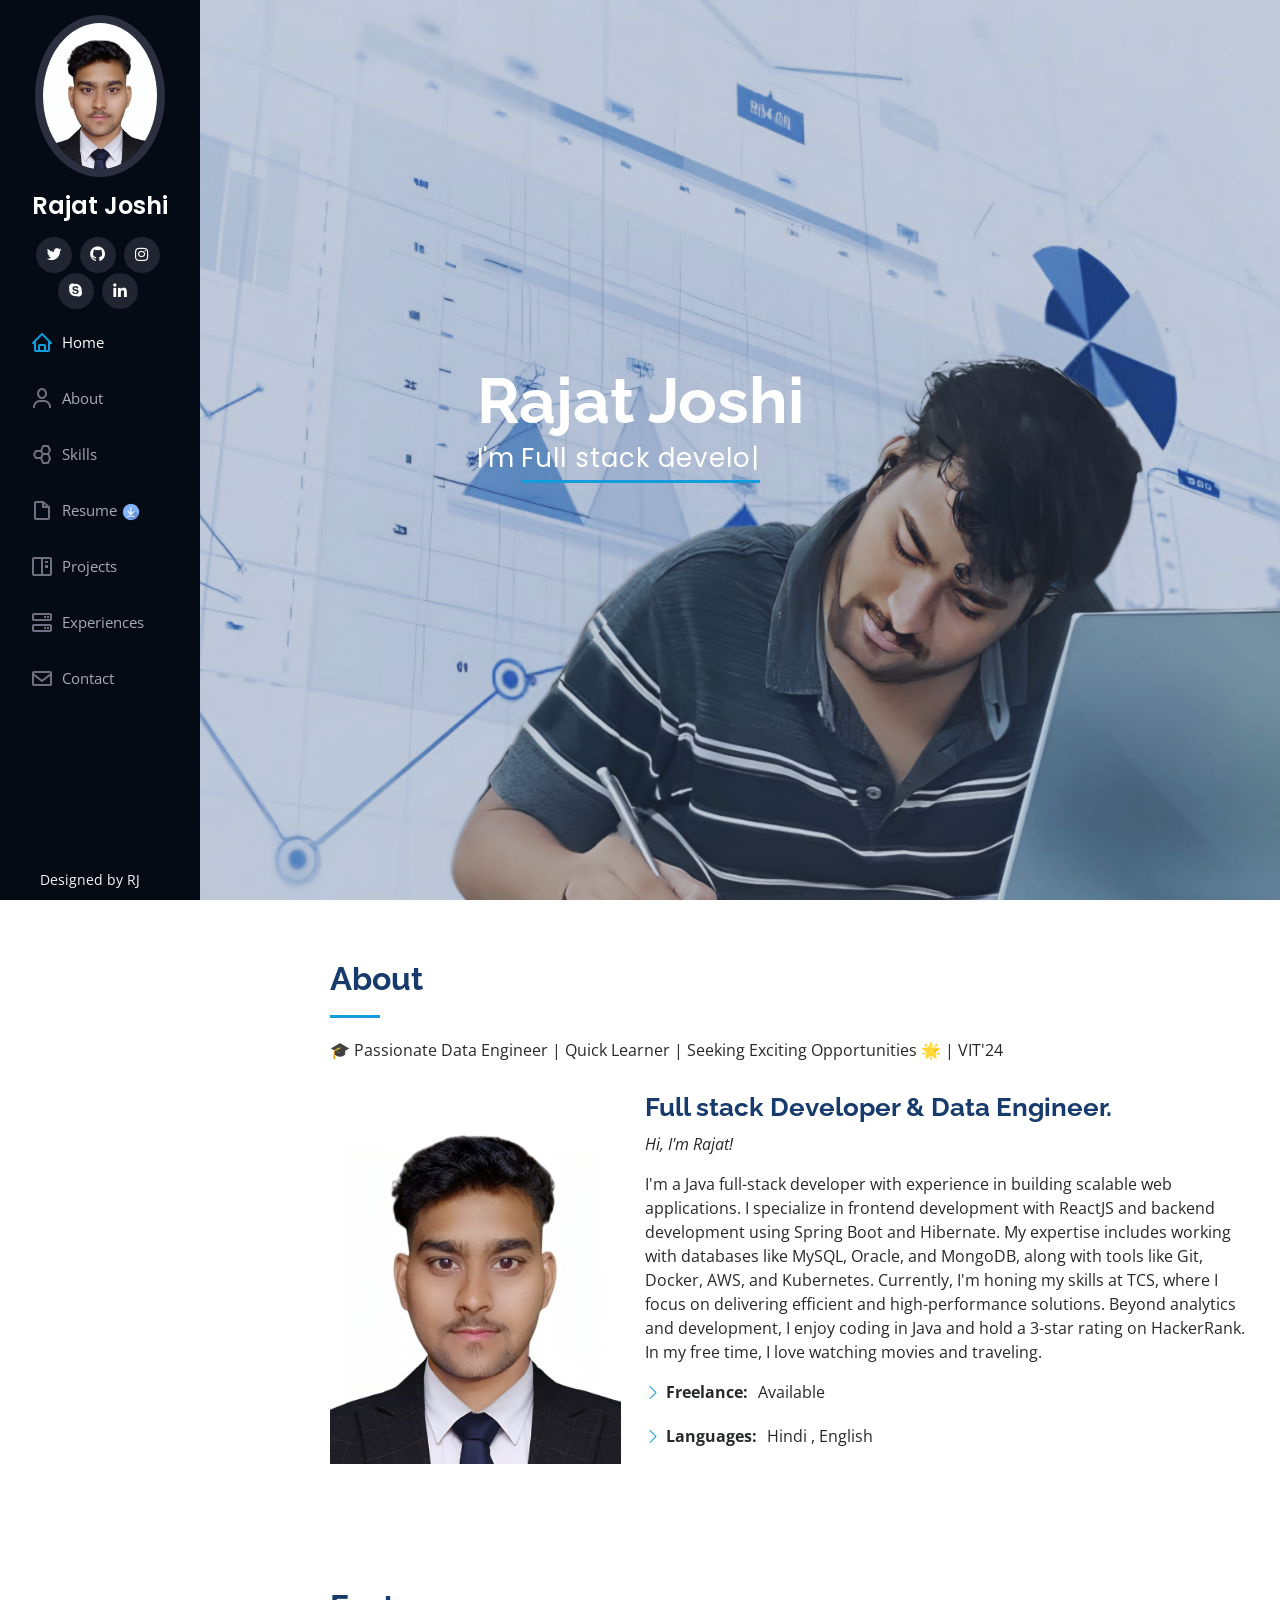
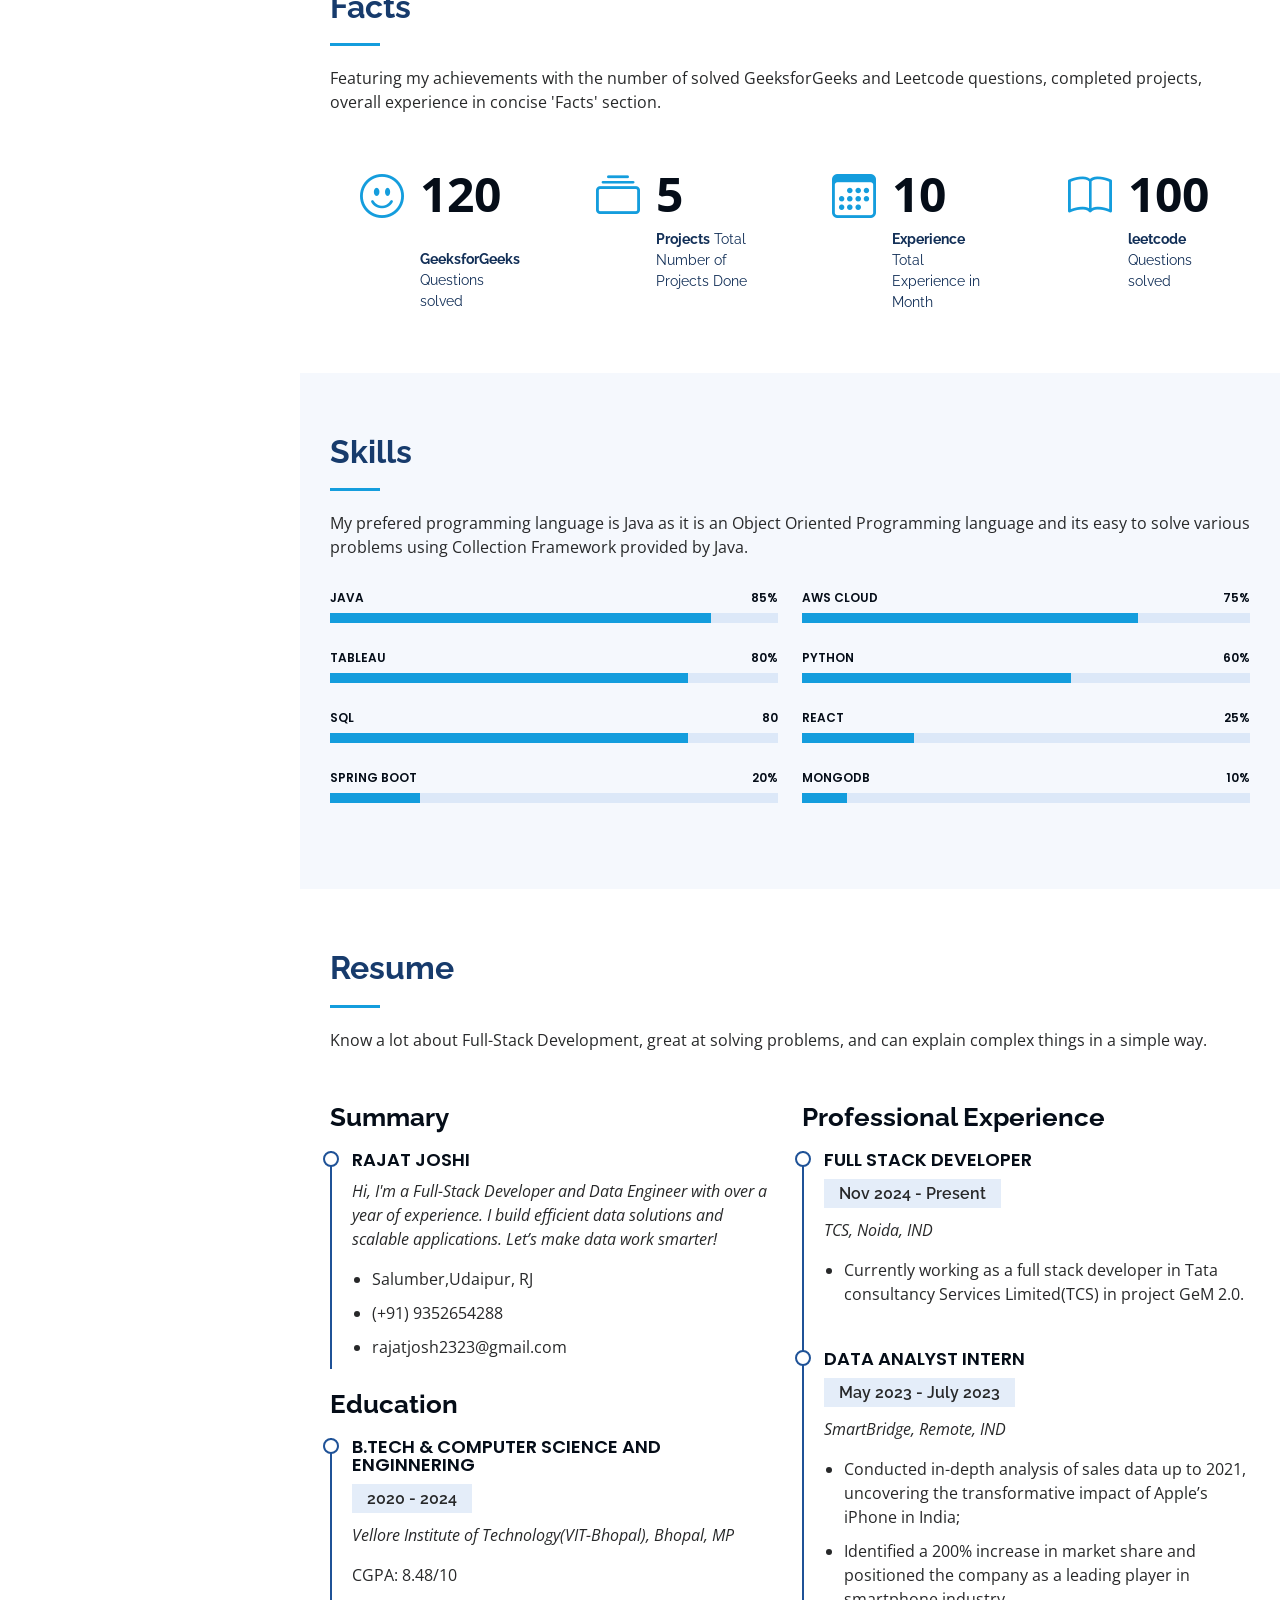
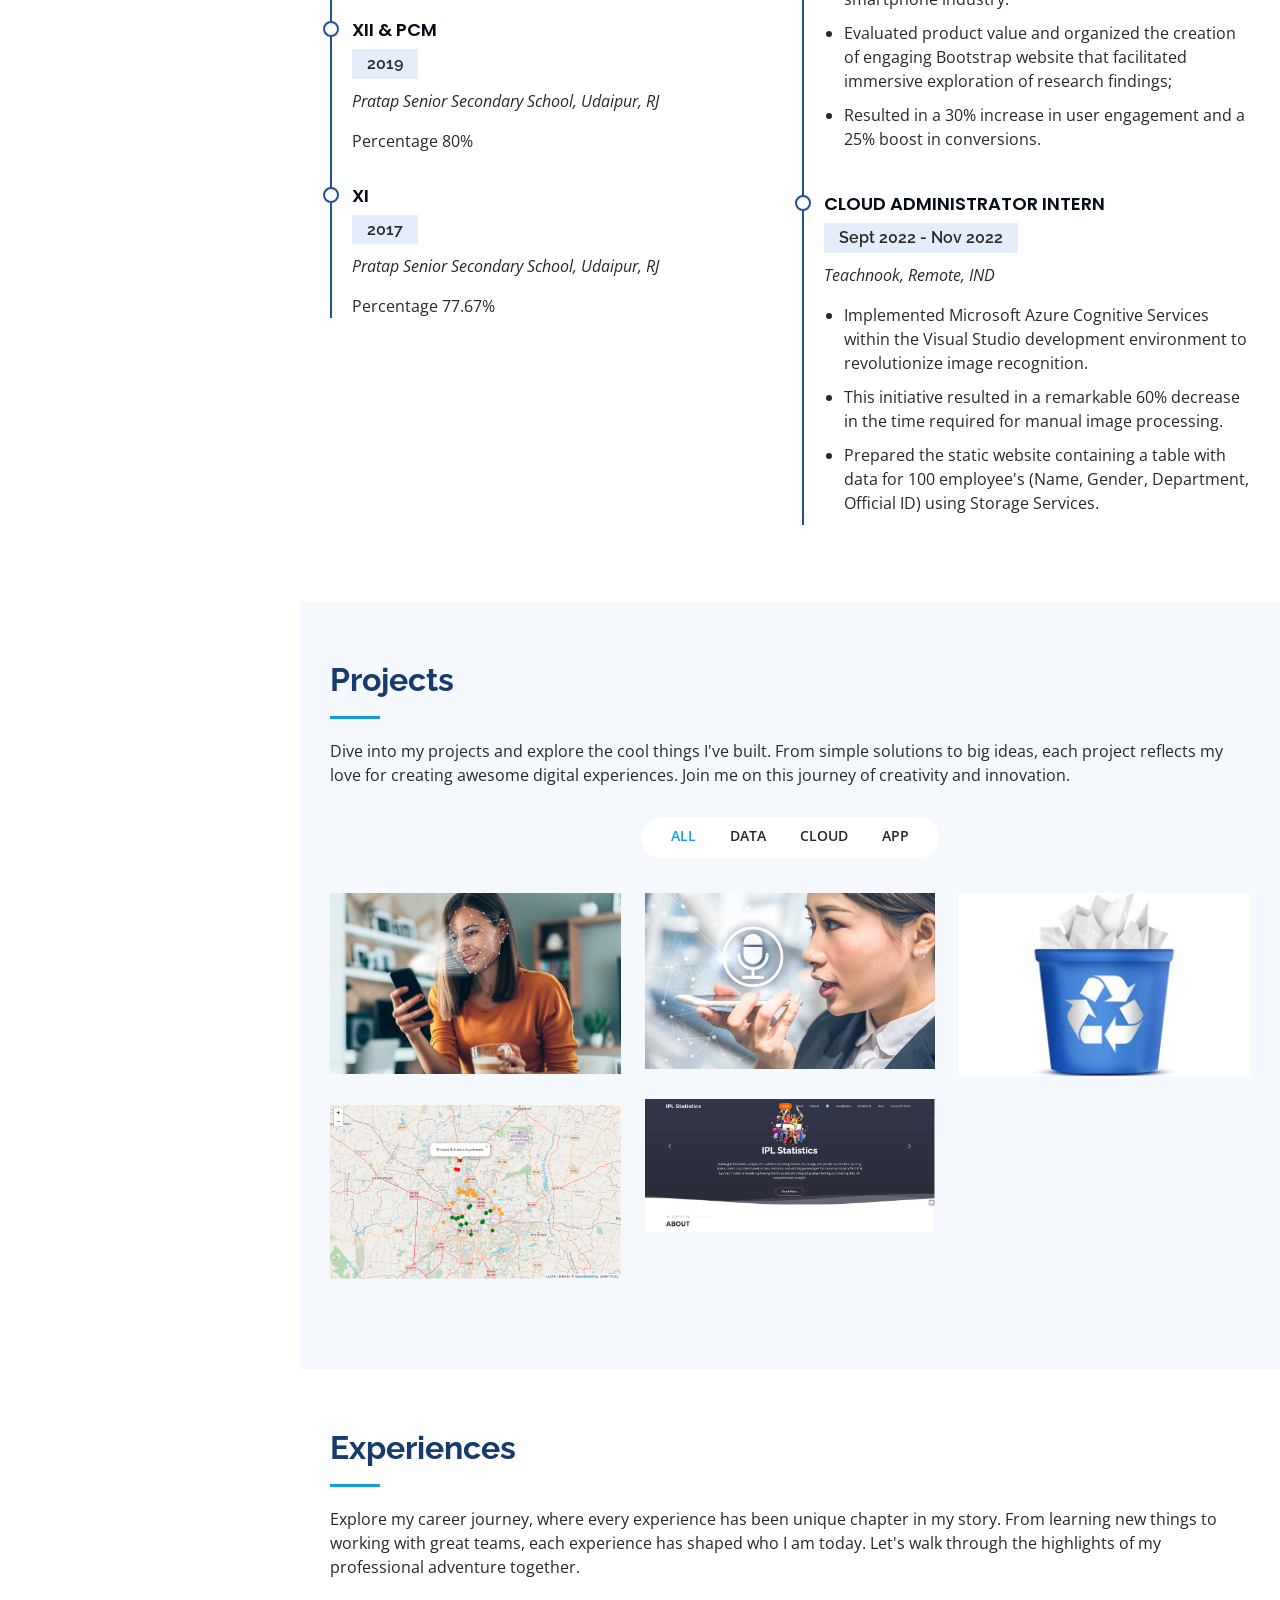
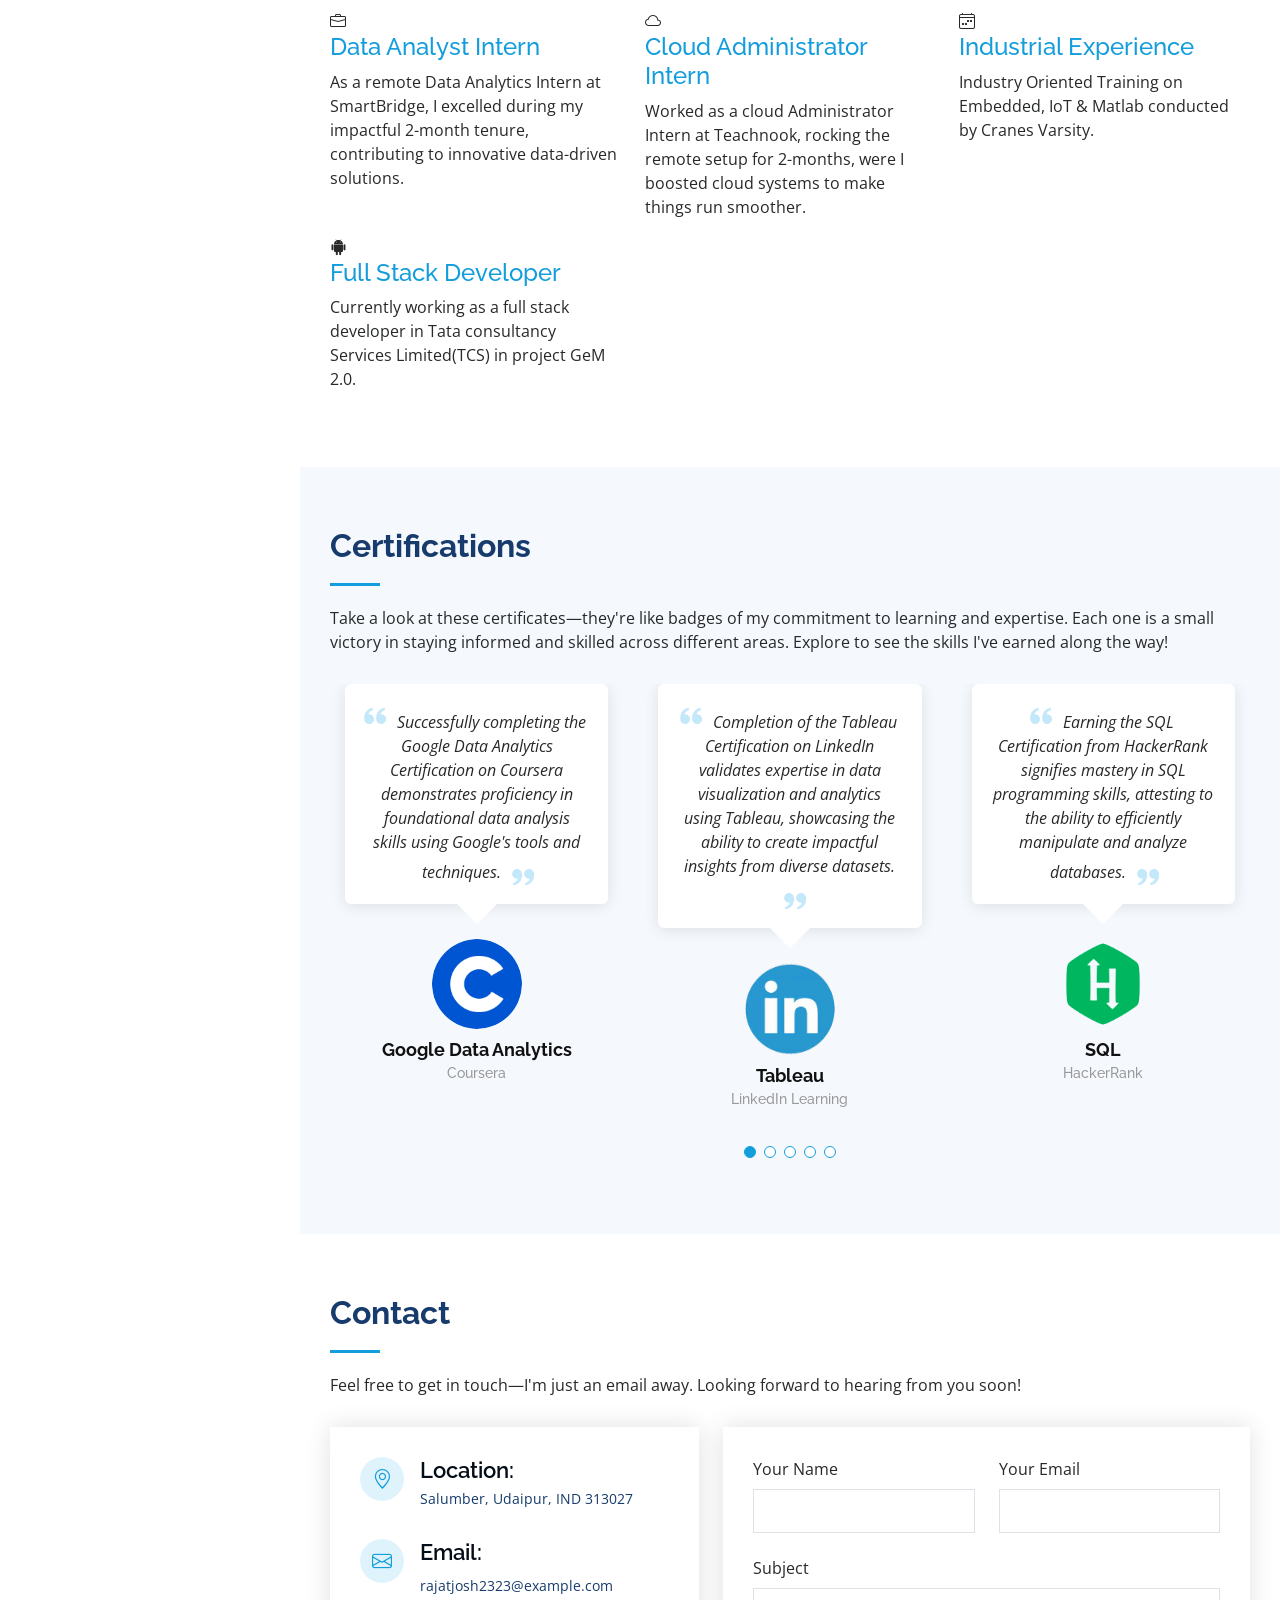
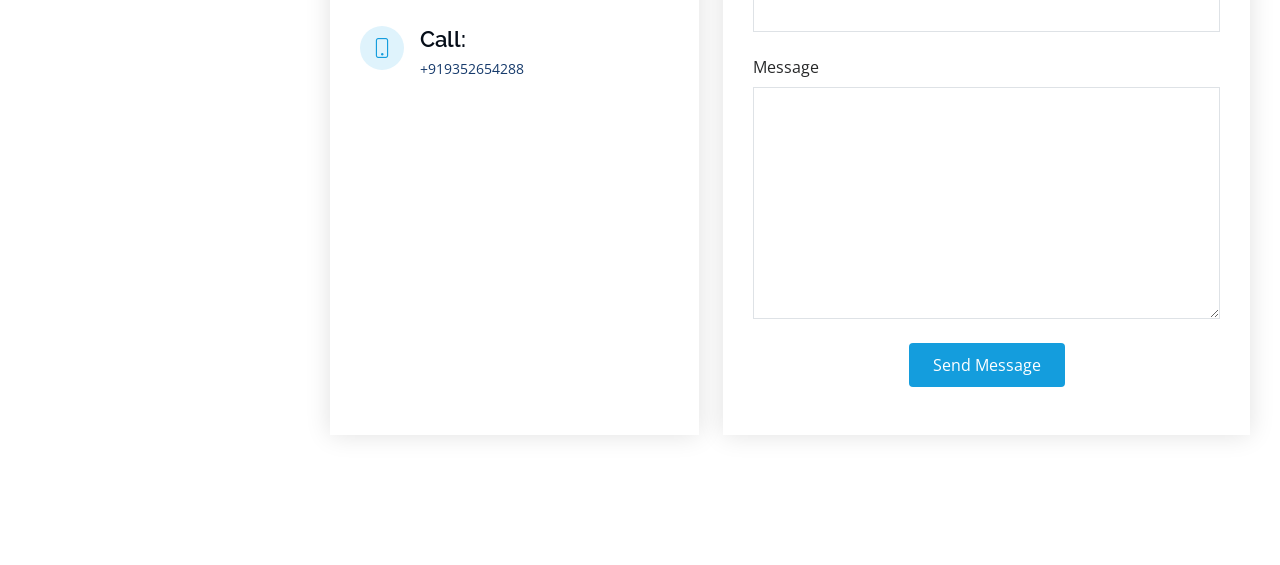
==== commit ceb25a6e: "Update index.html" ====
--- a/index.html
+++ b/index.html
@@ -84,7 +84,7 @@
 
         <div class="section-title">
           <h2>About</h2>
-          <p>🎓 Passionate Engineer | Quick Learner | Seeking Exciting Opportunities 🌟 | VIT'24</p>
+          <p>🎓 Passionate Data Engineer | Quick Learner | Seeking Exciting Opportunities 🌟 | VIT'24</p>
         </div>
 
         <div class="row">
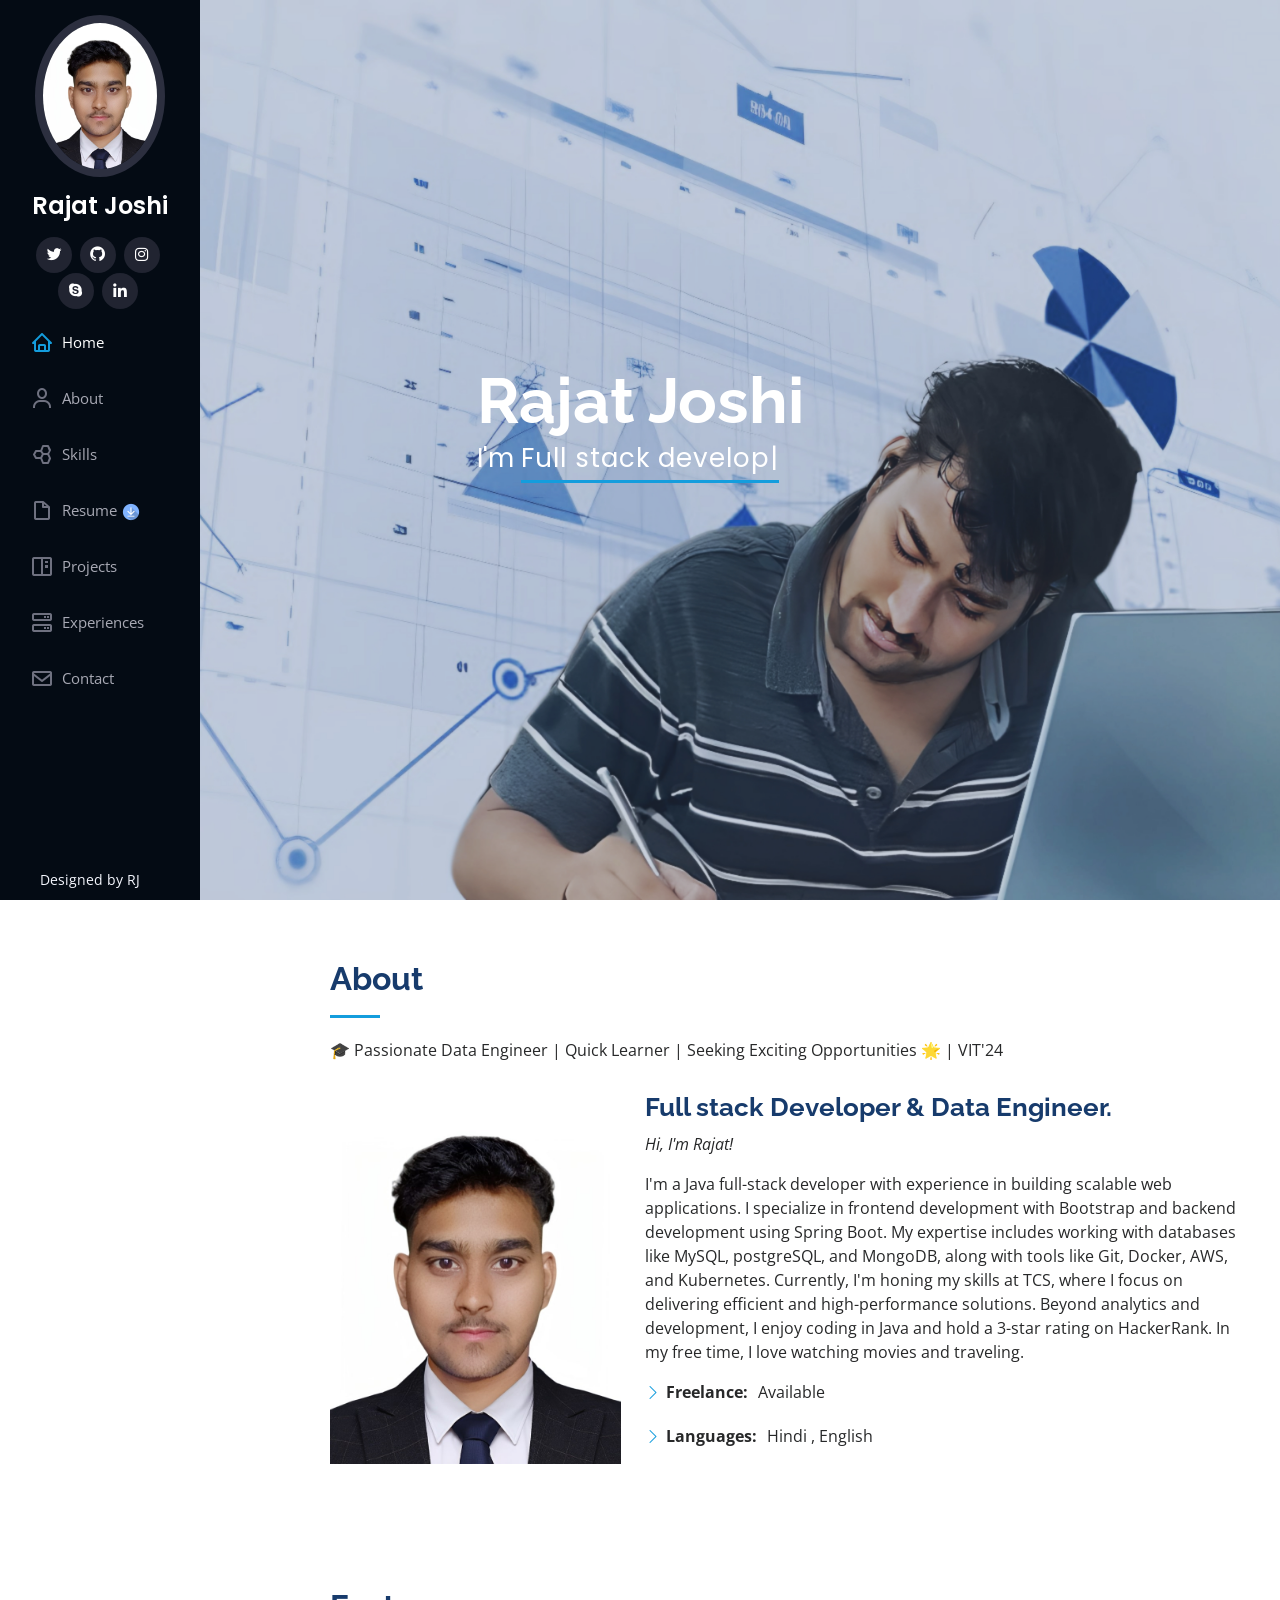
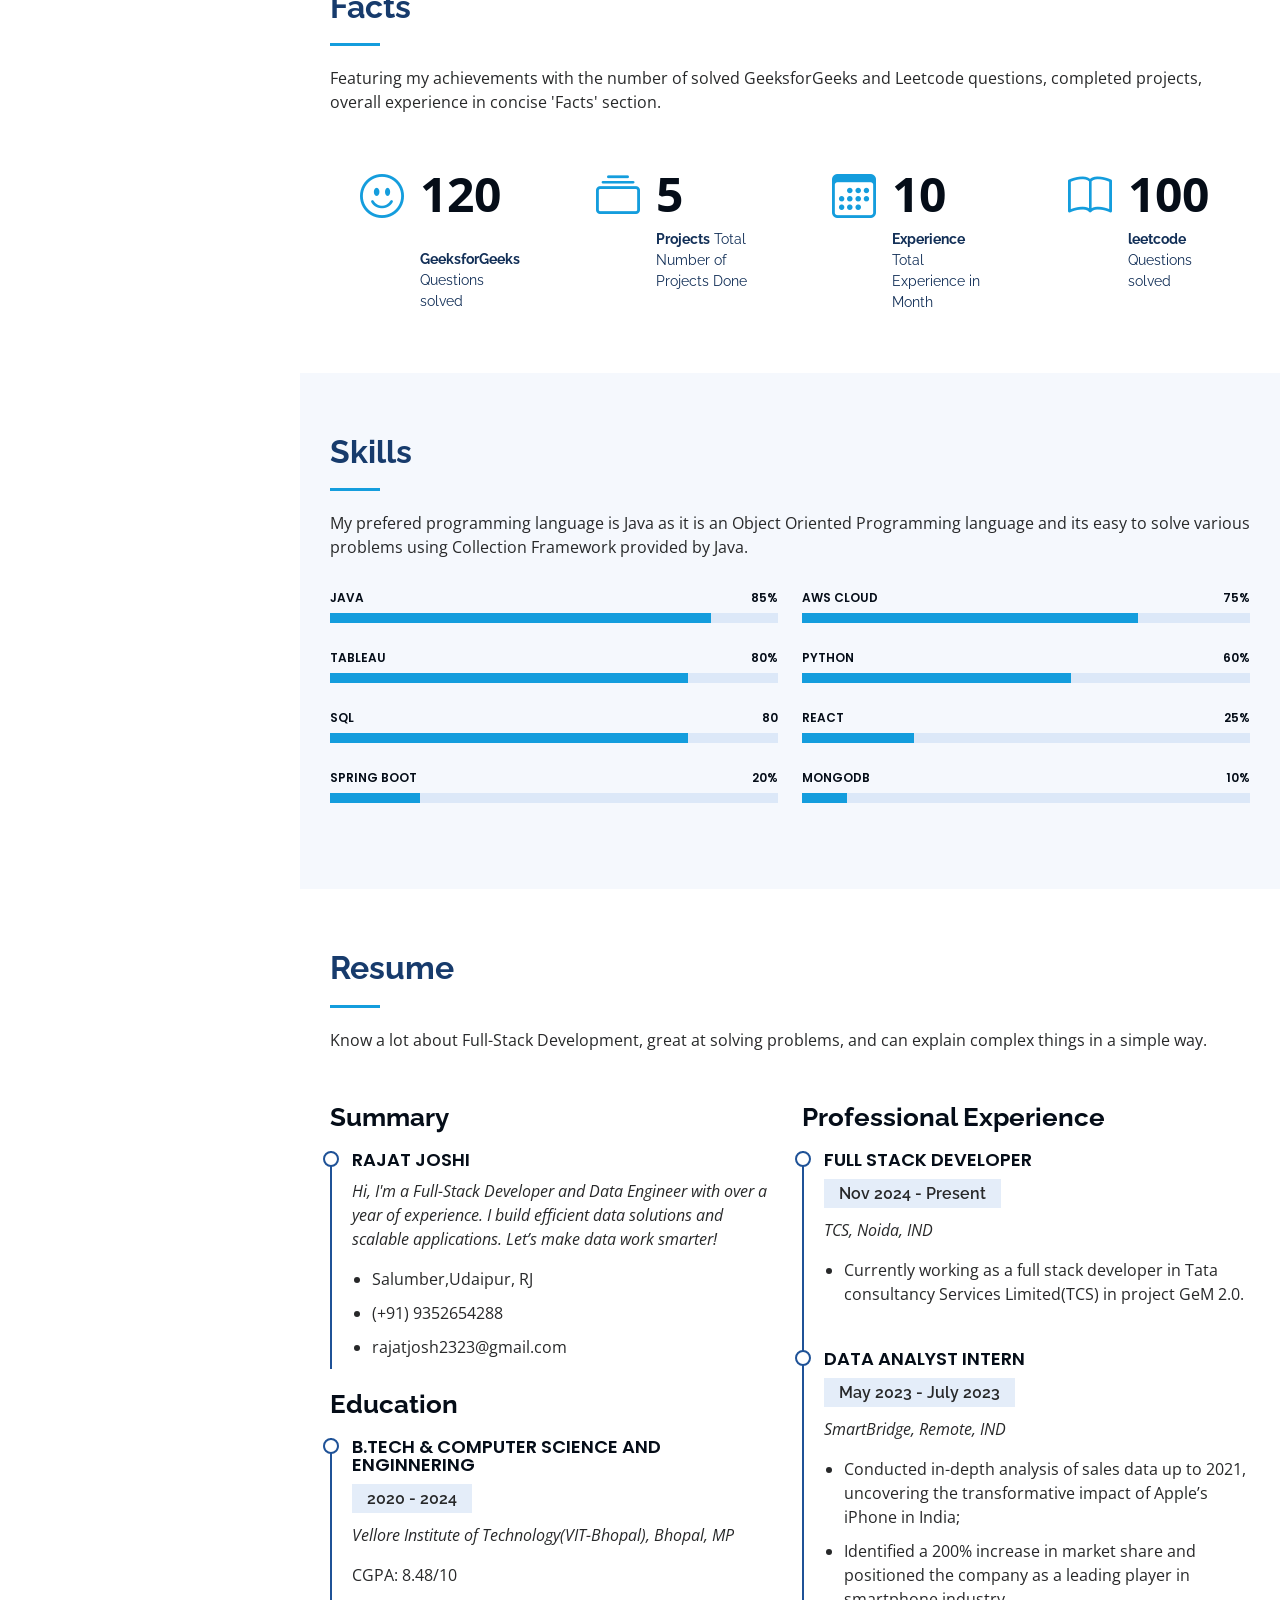
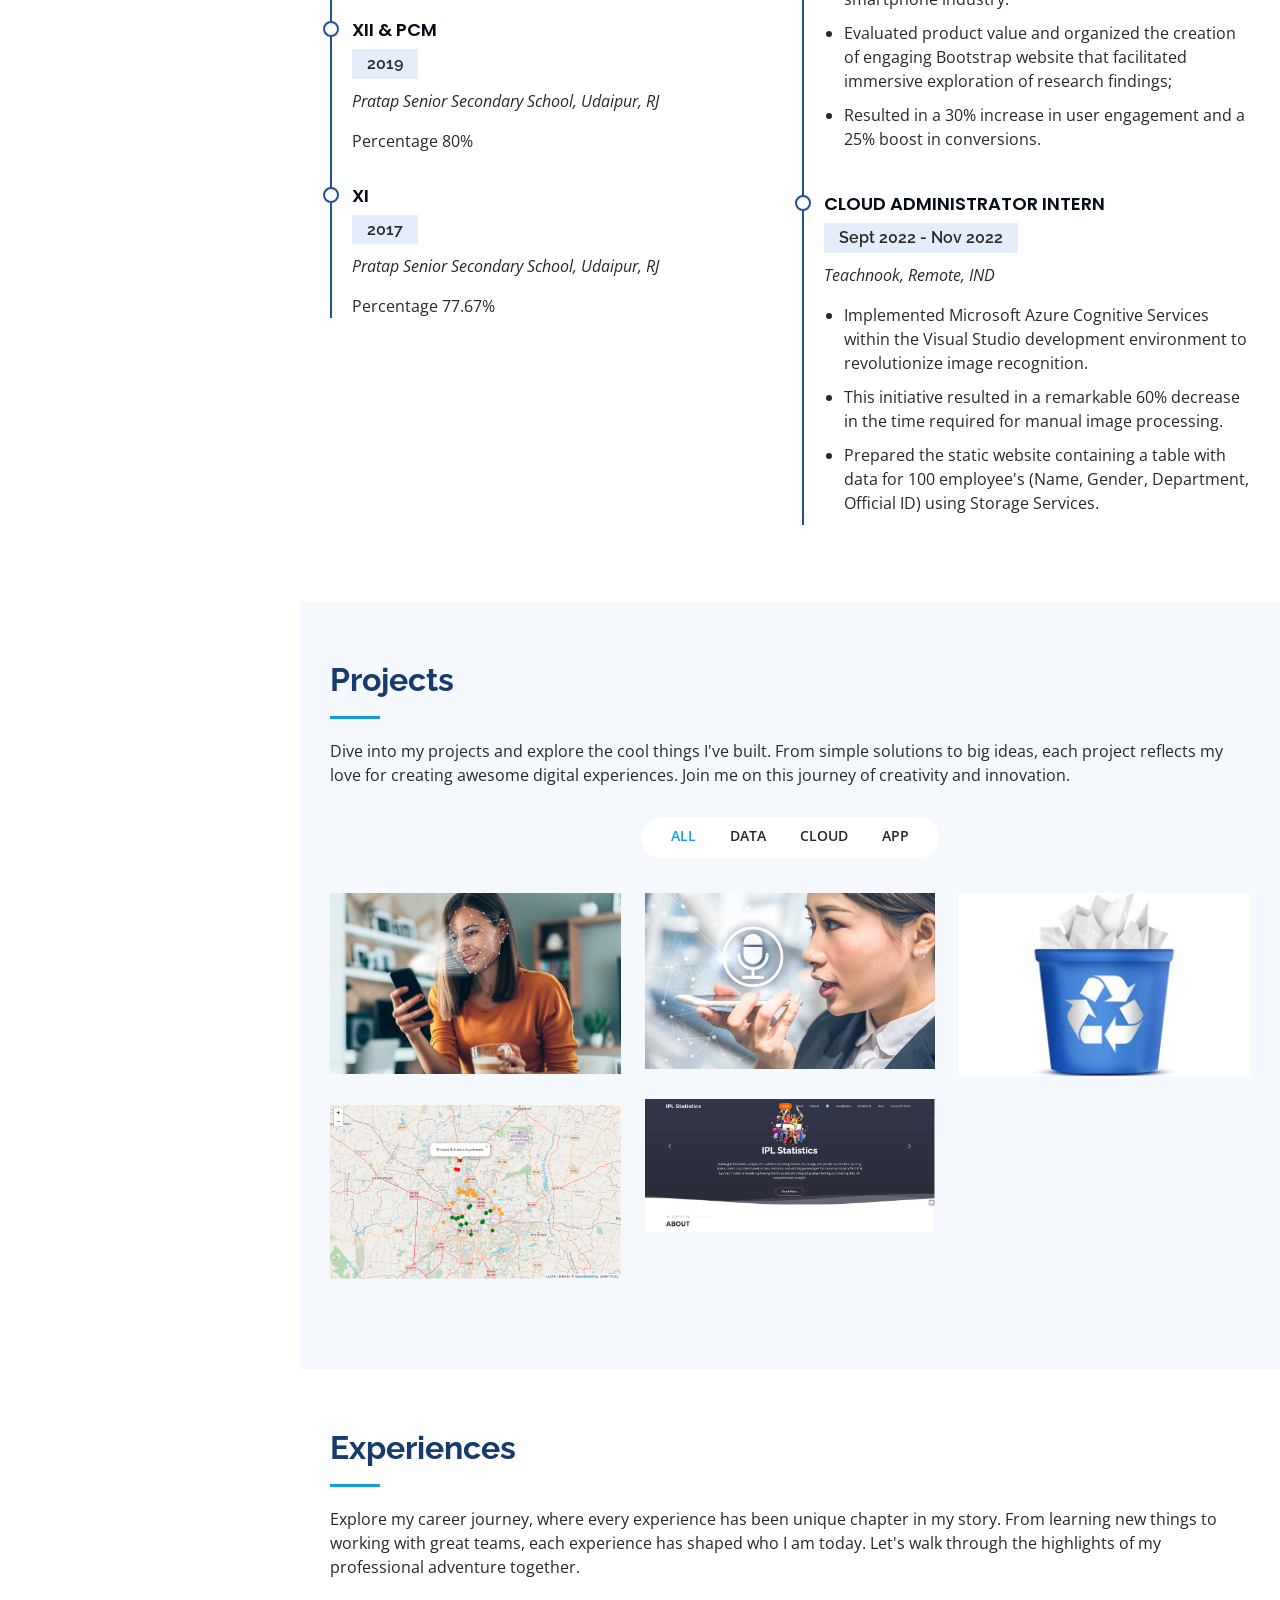
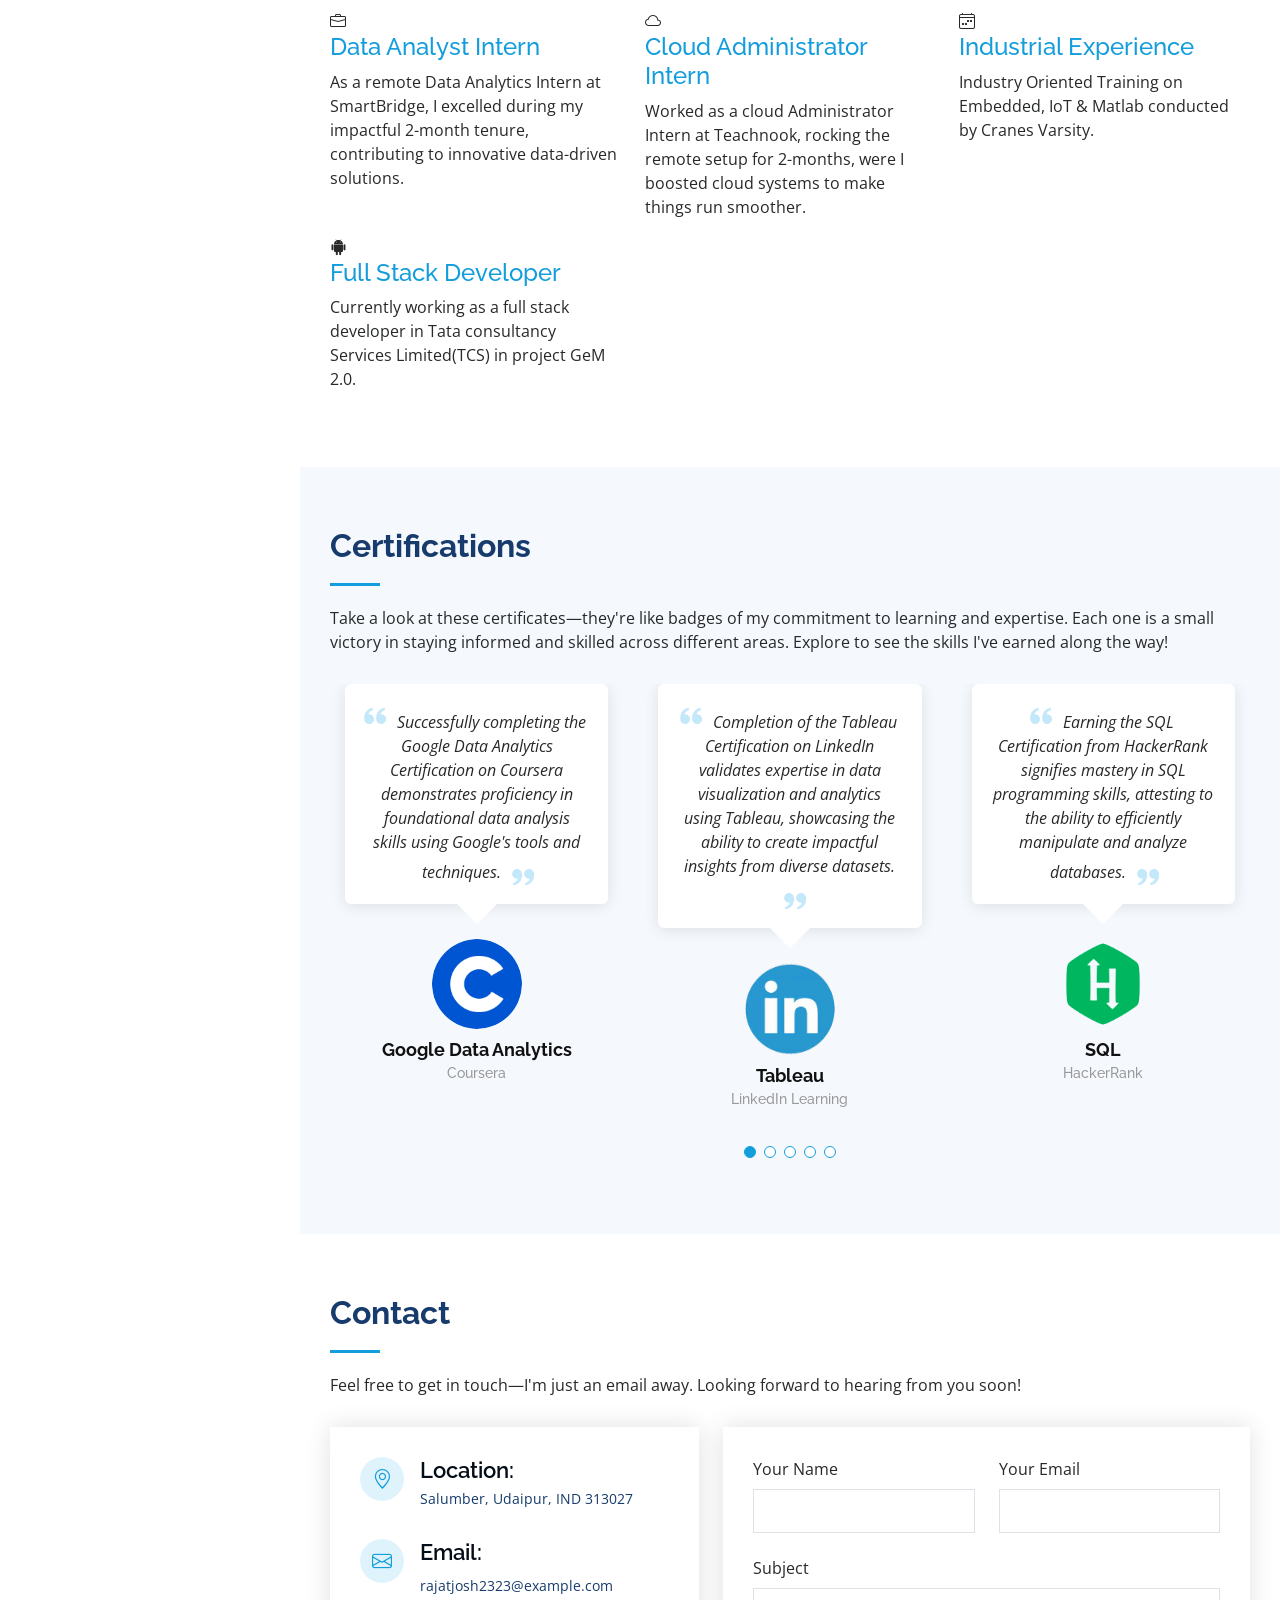
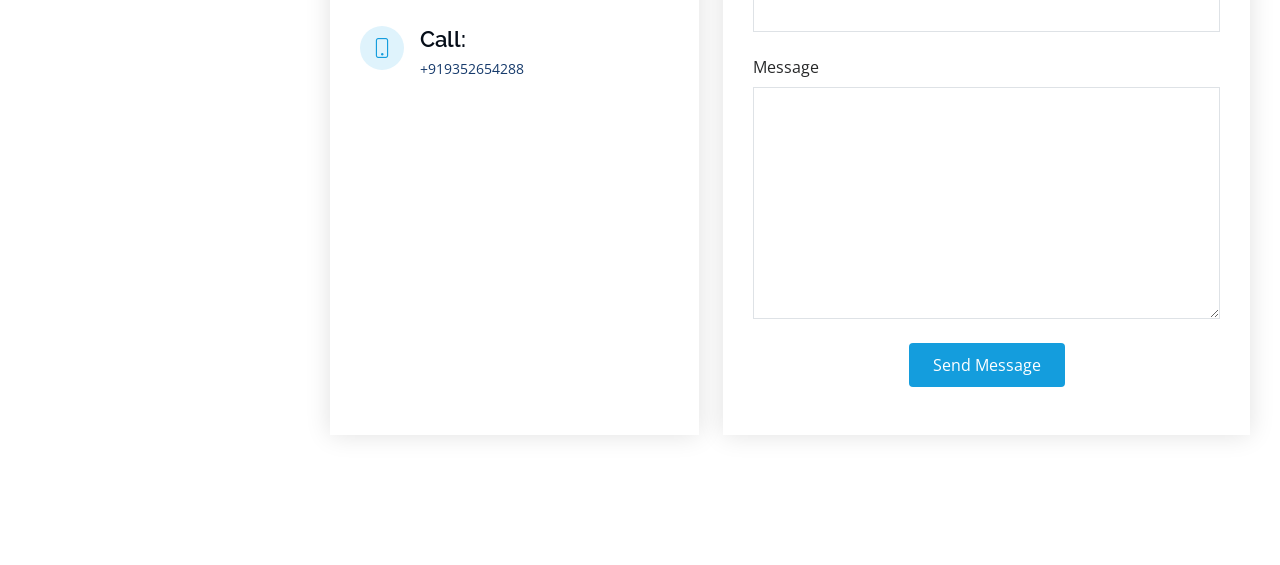
==== commit 47d2e89a: "Update index.html" ====
--- a/index.html
+++ b/index.html
@@ -98,7 +98,7 @@
             </p>
 
             <p>
-              I'm a Java full-stack developer with experience in building scalable web applications. I specialize in frontend development with ReactJS and backend development using Spring Boot and Hibernate. My expertise includes working with databases like MySQL, Oracle, and MongoDB, along with tools like Git, Docker, AWS, and Kubernetes. Currently, I'm honing my skills at TCS, where I focus on delivering efficient and high-performance solutions.
+              I'm a Java full-stack developer with experience in building scalable web applications. I specialize in frontend development with Bootstrap and backend development using Spring Boot. My expertise includes working with databases like MySQL, postgreSQL, and MongoDB, along with tools like Git, Docker, AWS, and Kubernetes. Currently, I'm honing my skills at TCS, where I focus on delivering efficient and high-performance solutions.
               Beyond analytics and development, I enjoy coding in Java and hold a 3-star rating on HackerRank. In my free time, I love watching movies and traveling.
             </p>
               <div class="col-lg-6">
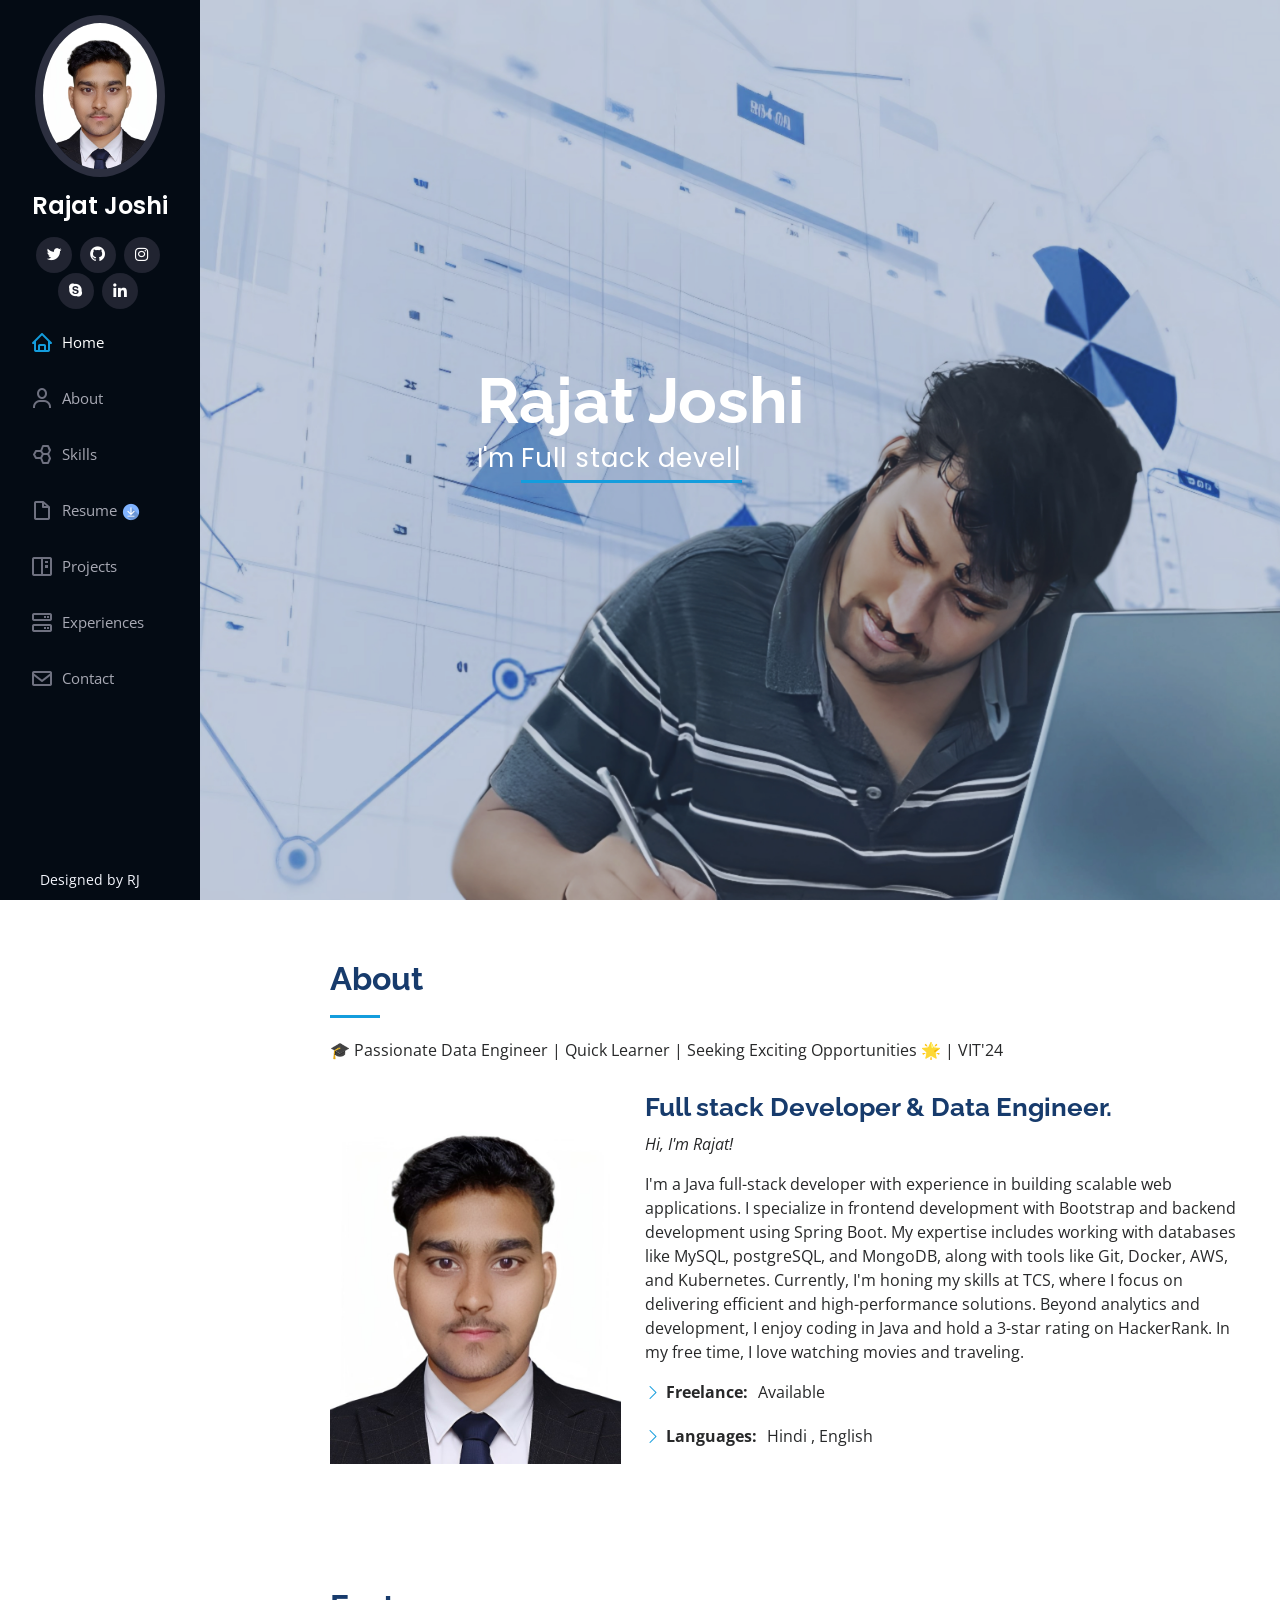
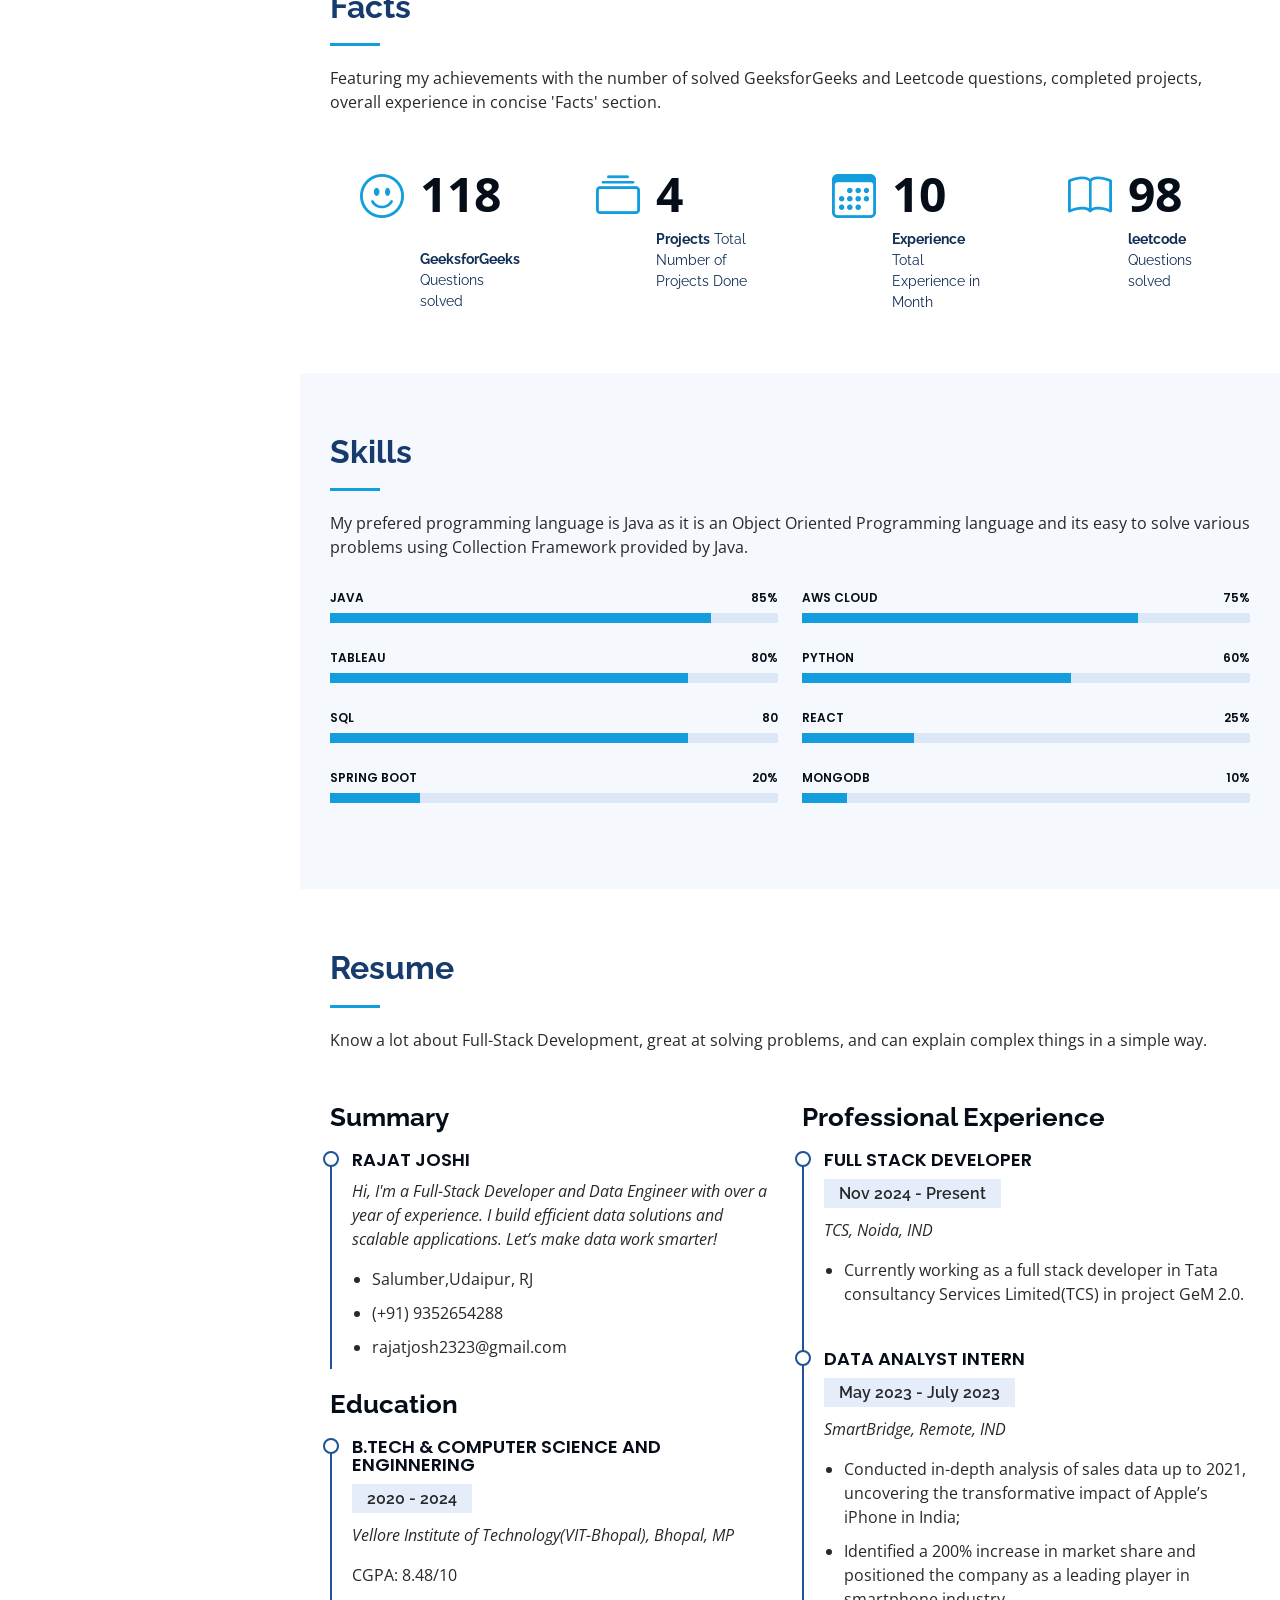
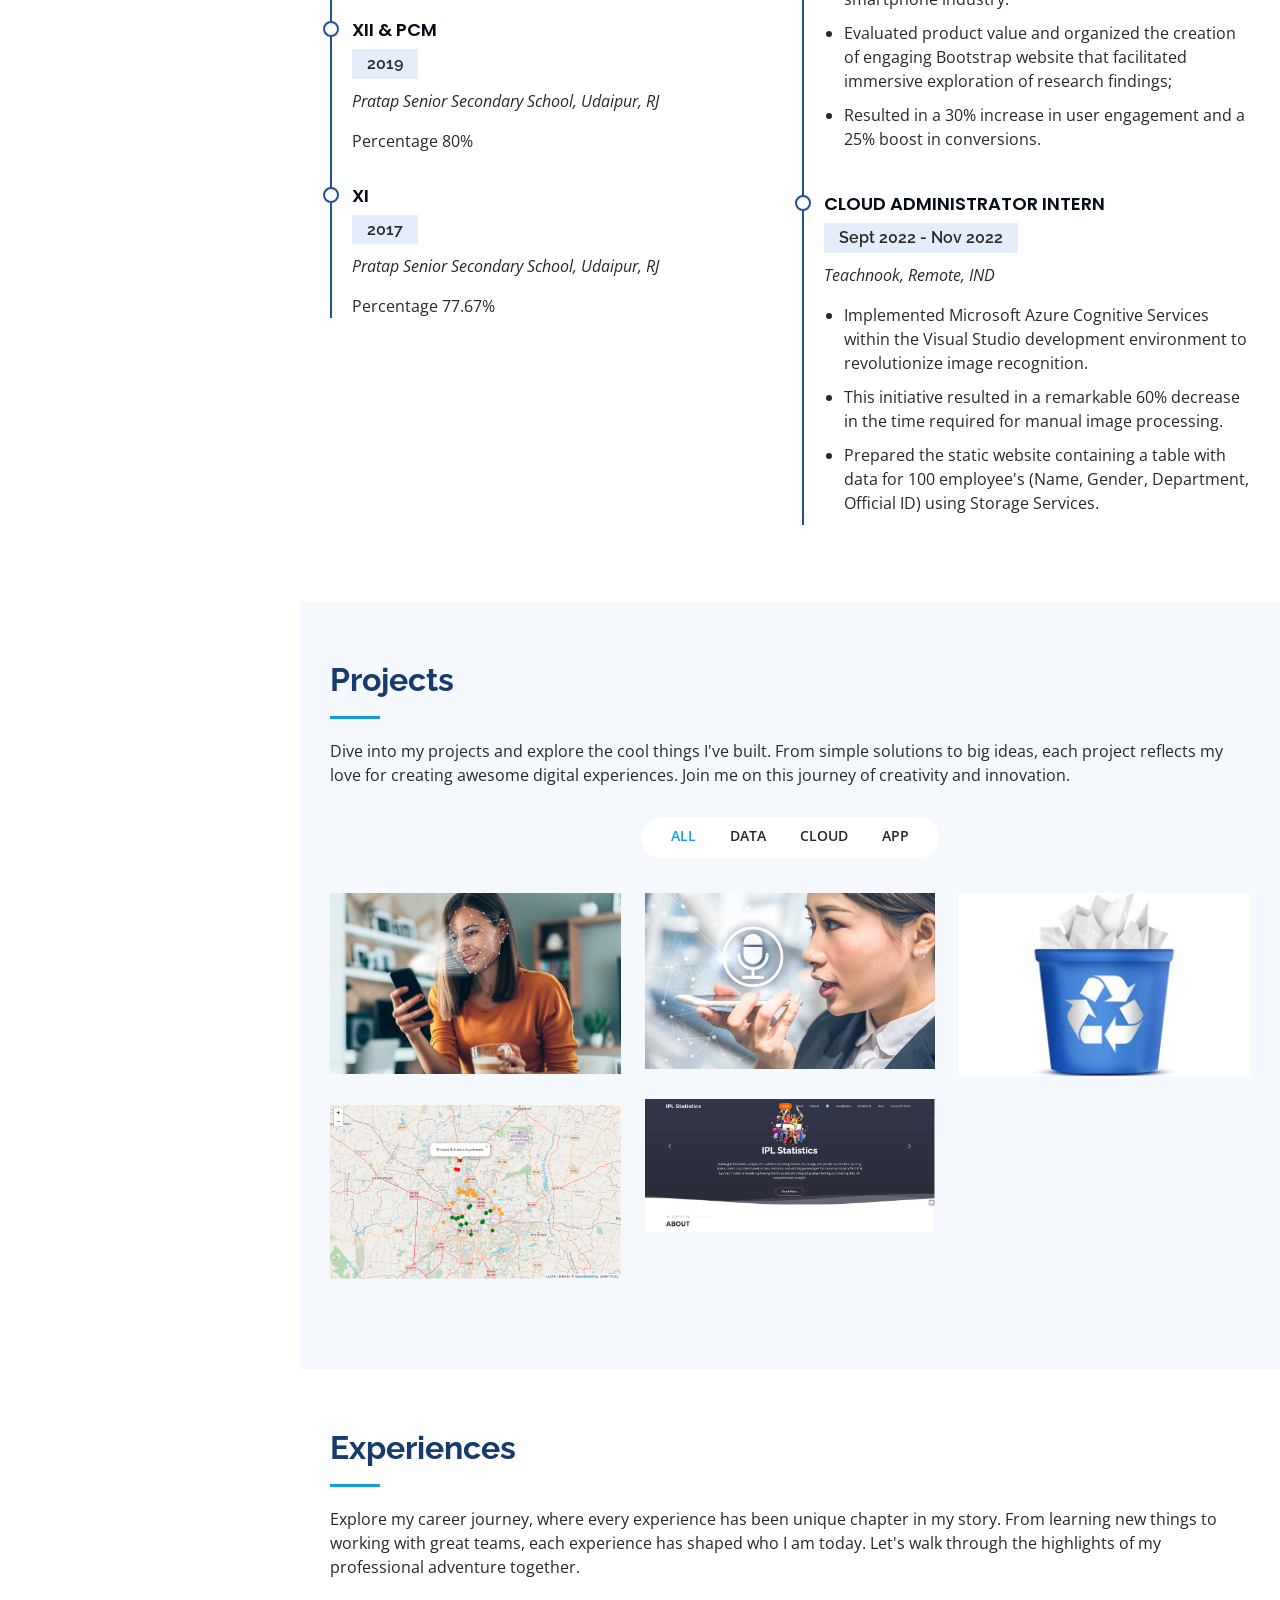
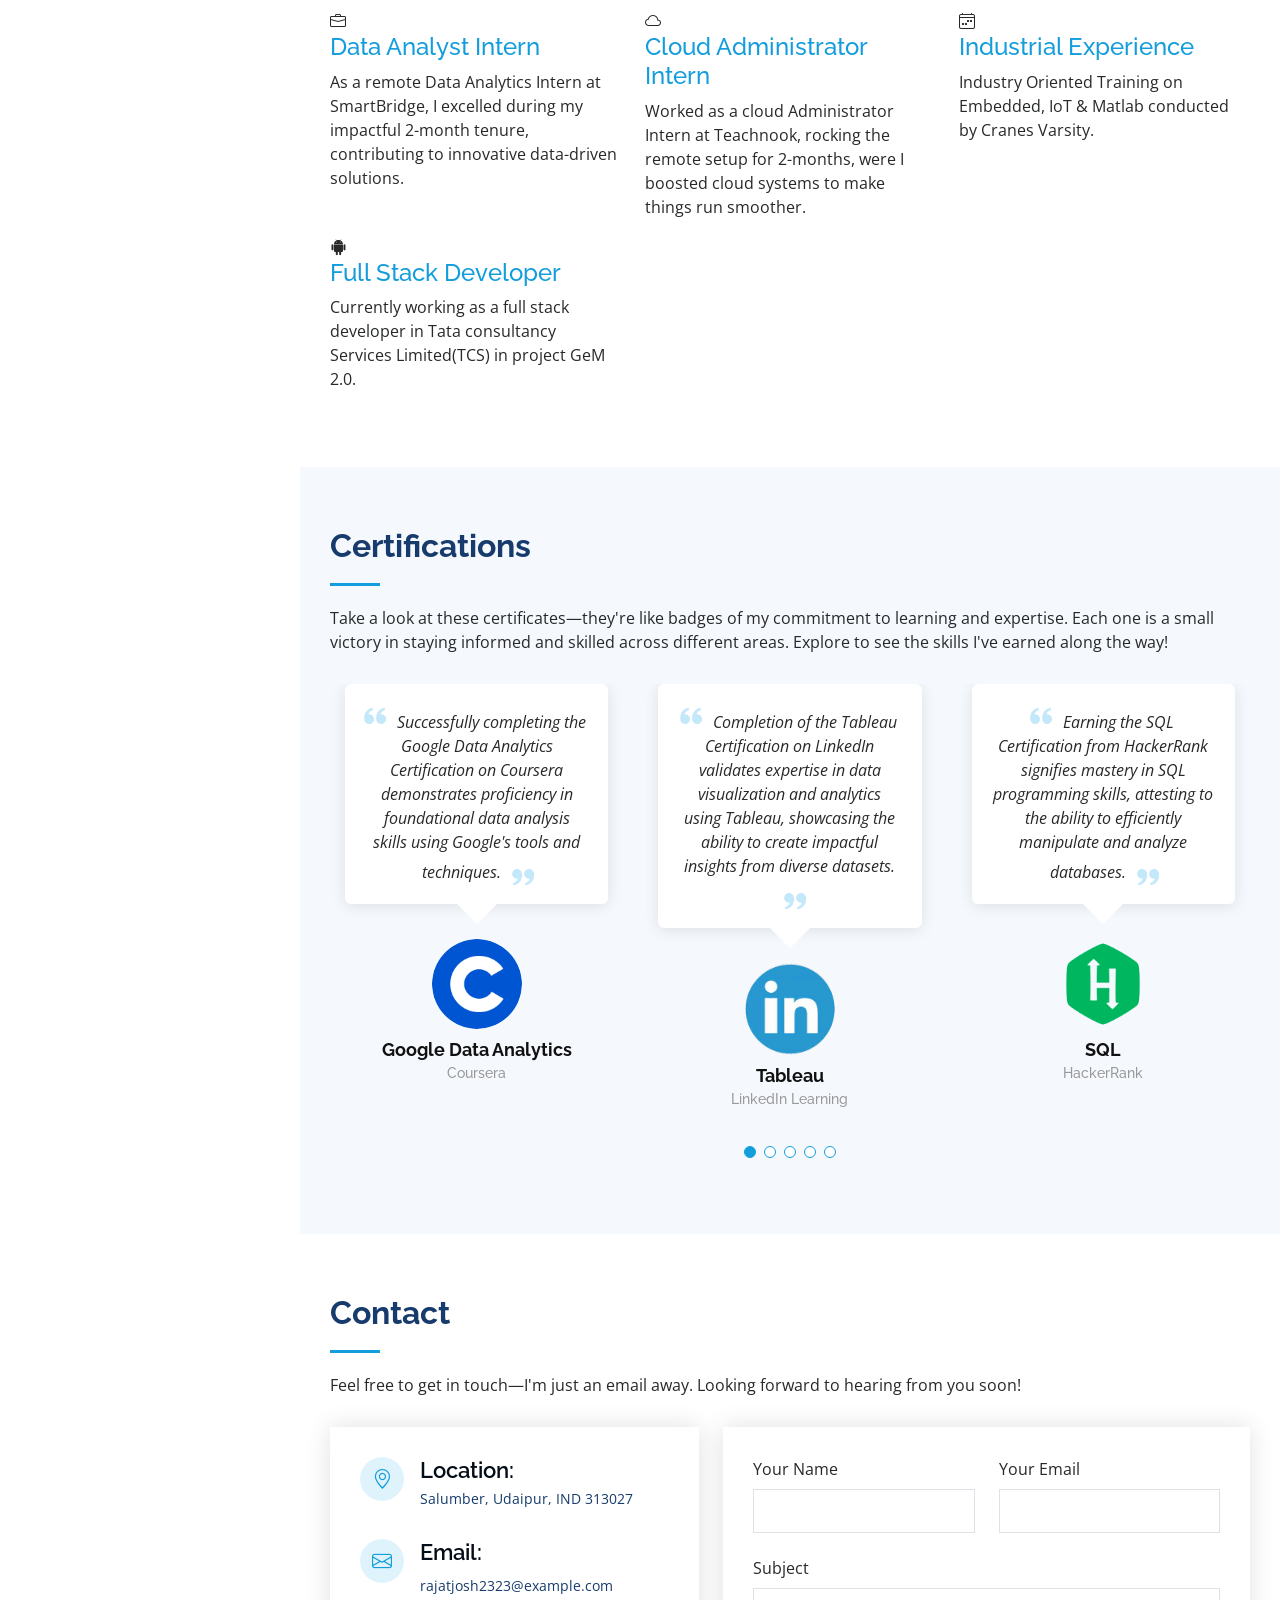
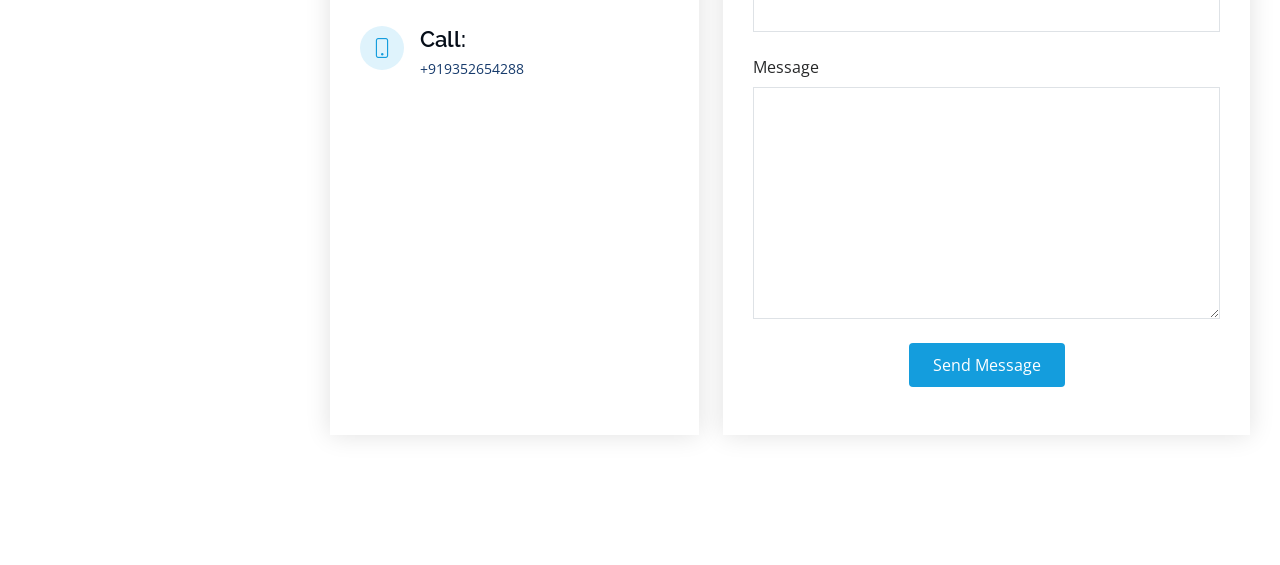
==== commit 9d86985c: "Update index.html" ====
--- a/index.html
+++ b/index.html
@@ -137,7 +137,7 @@
           <div class="col-lg-3 col-md-6 d-md-flex align-items-md-stretch" data-aos="fade-up" data-aos-delay="100">
             <div class="count-box">
               <i class="bi bi-collection"></i>
-              <span data-purecounter-start="0" data-purecounter-end="5" data-purecounter-duration="1" class="purecounter"></span>
+              <span data-purecounter-start="0" data-purecounter-end="4" data-purecounter-duration="1" class="purecounter"></span>
               <p><strong>Projects</strong> Total Number of Projects Done </p>
             </div>
           </div>
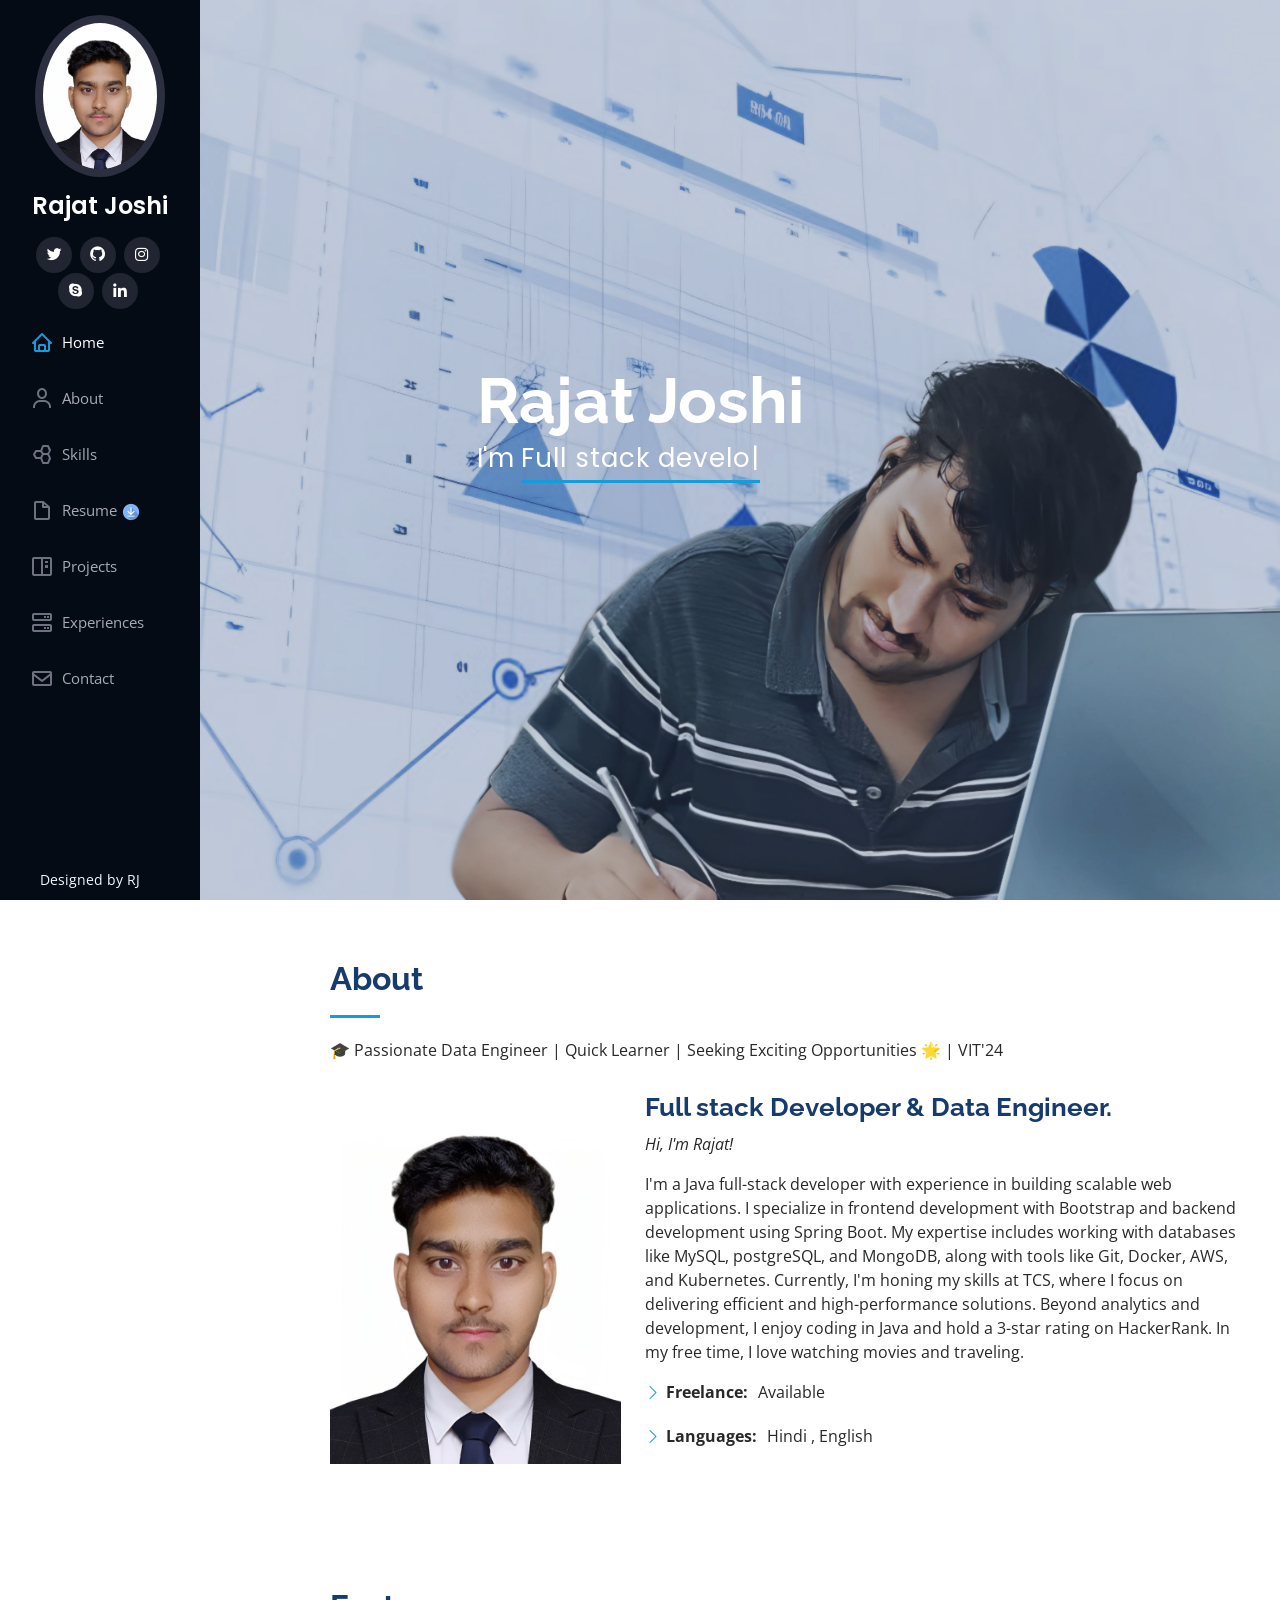
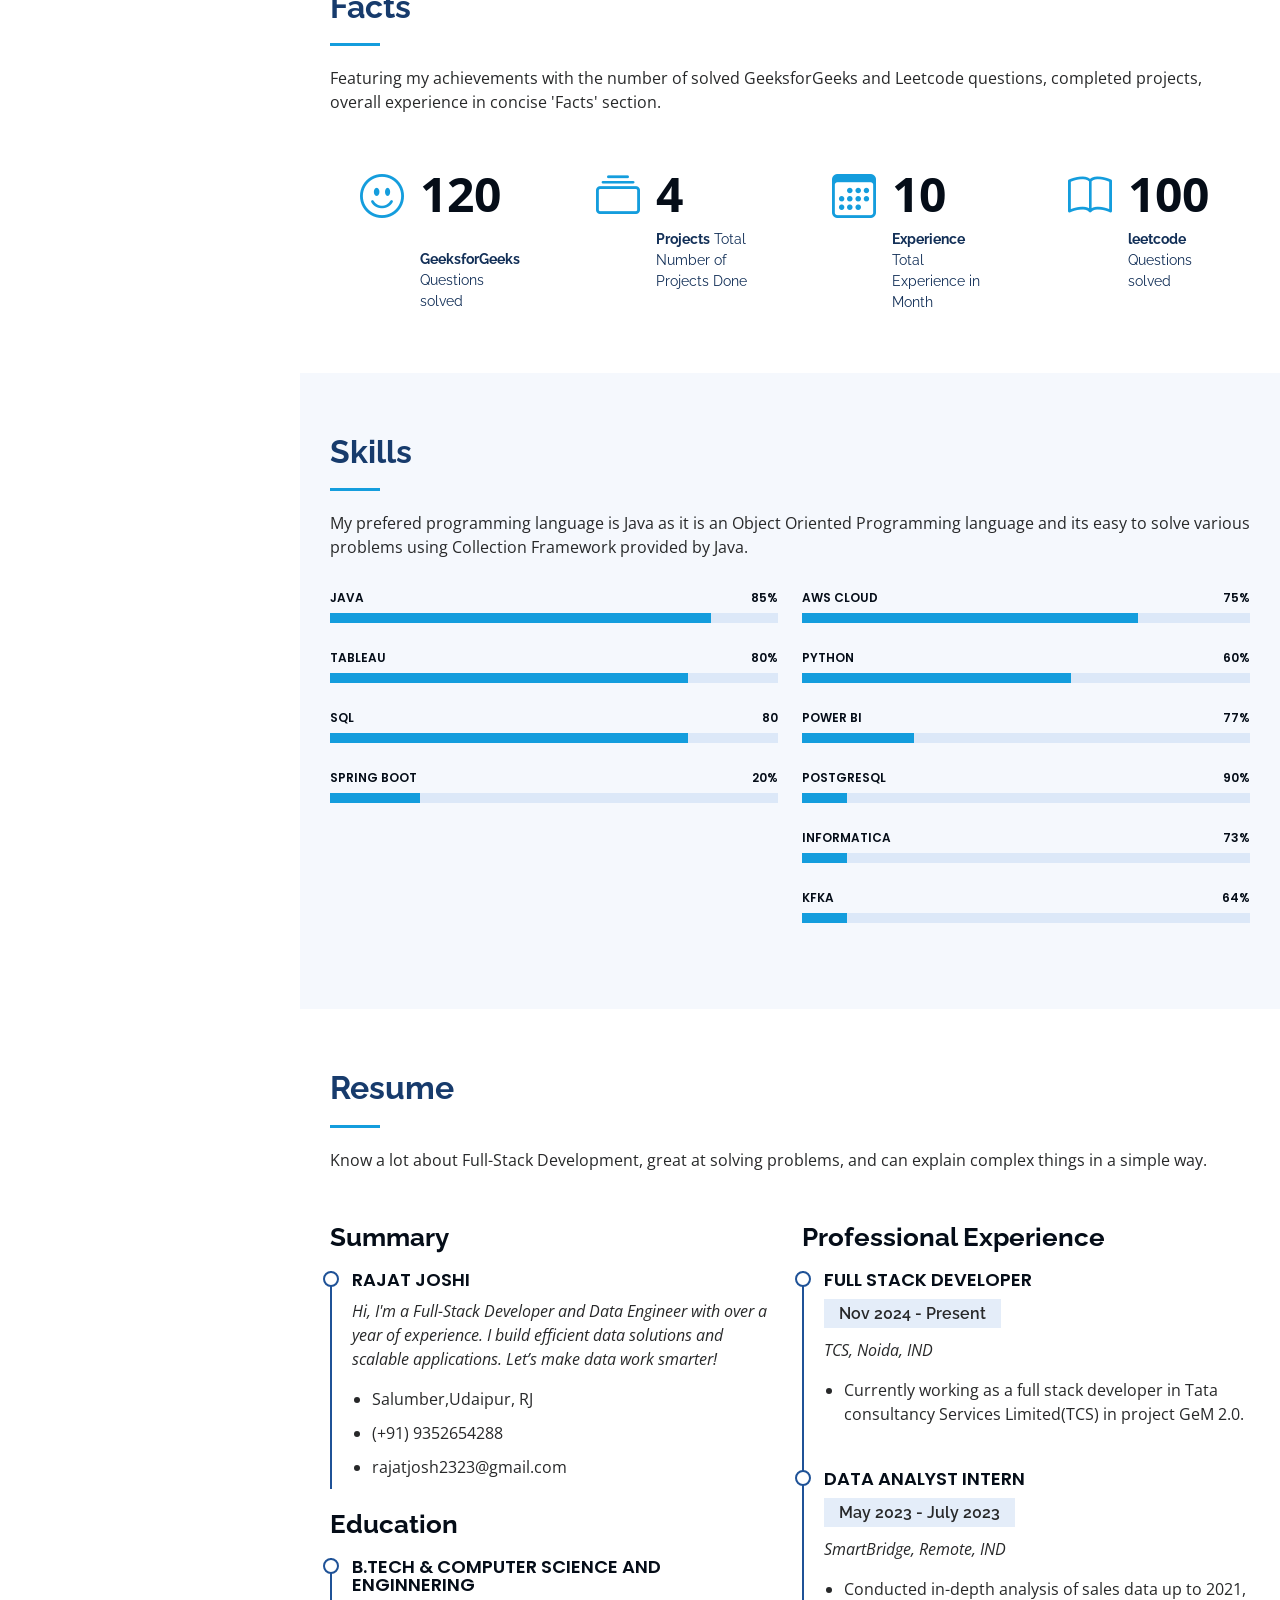
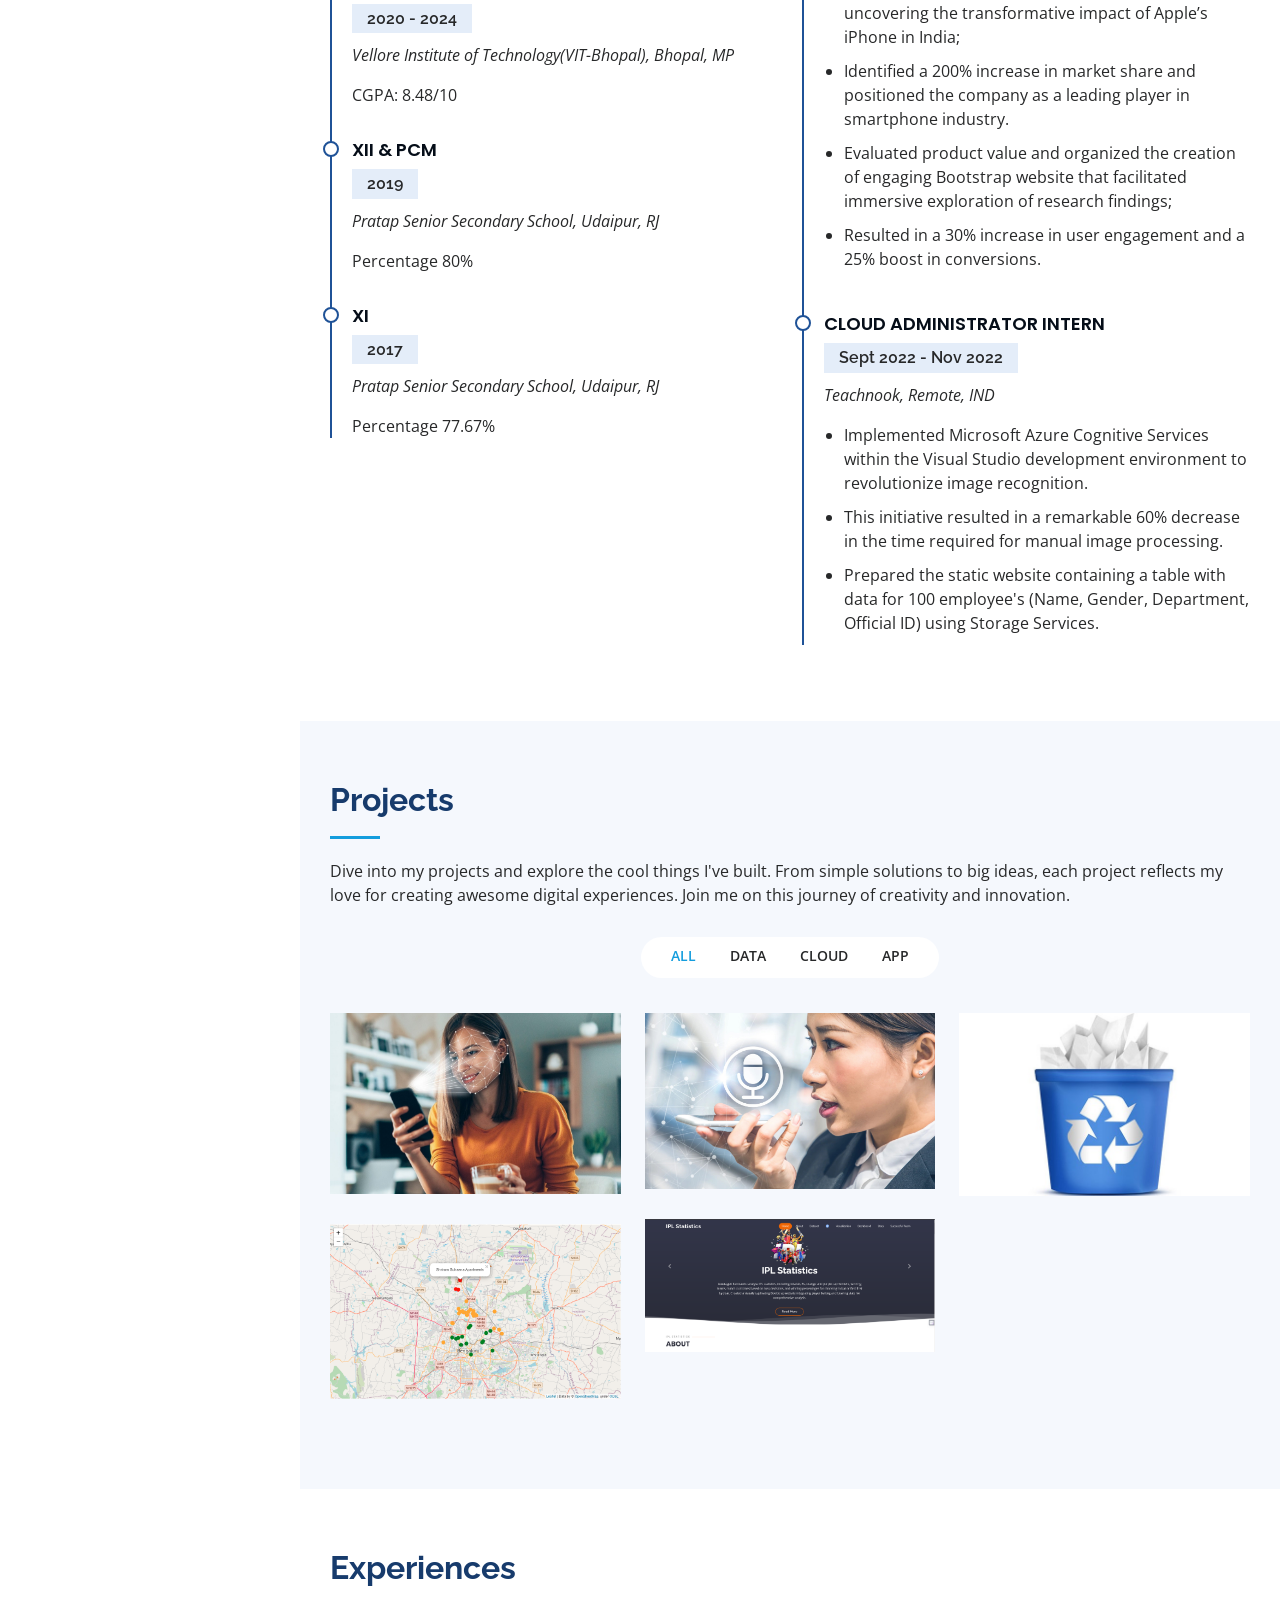
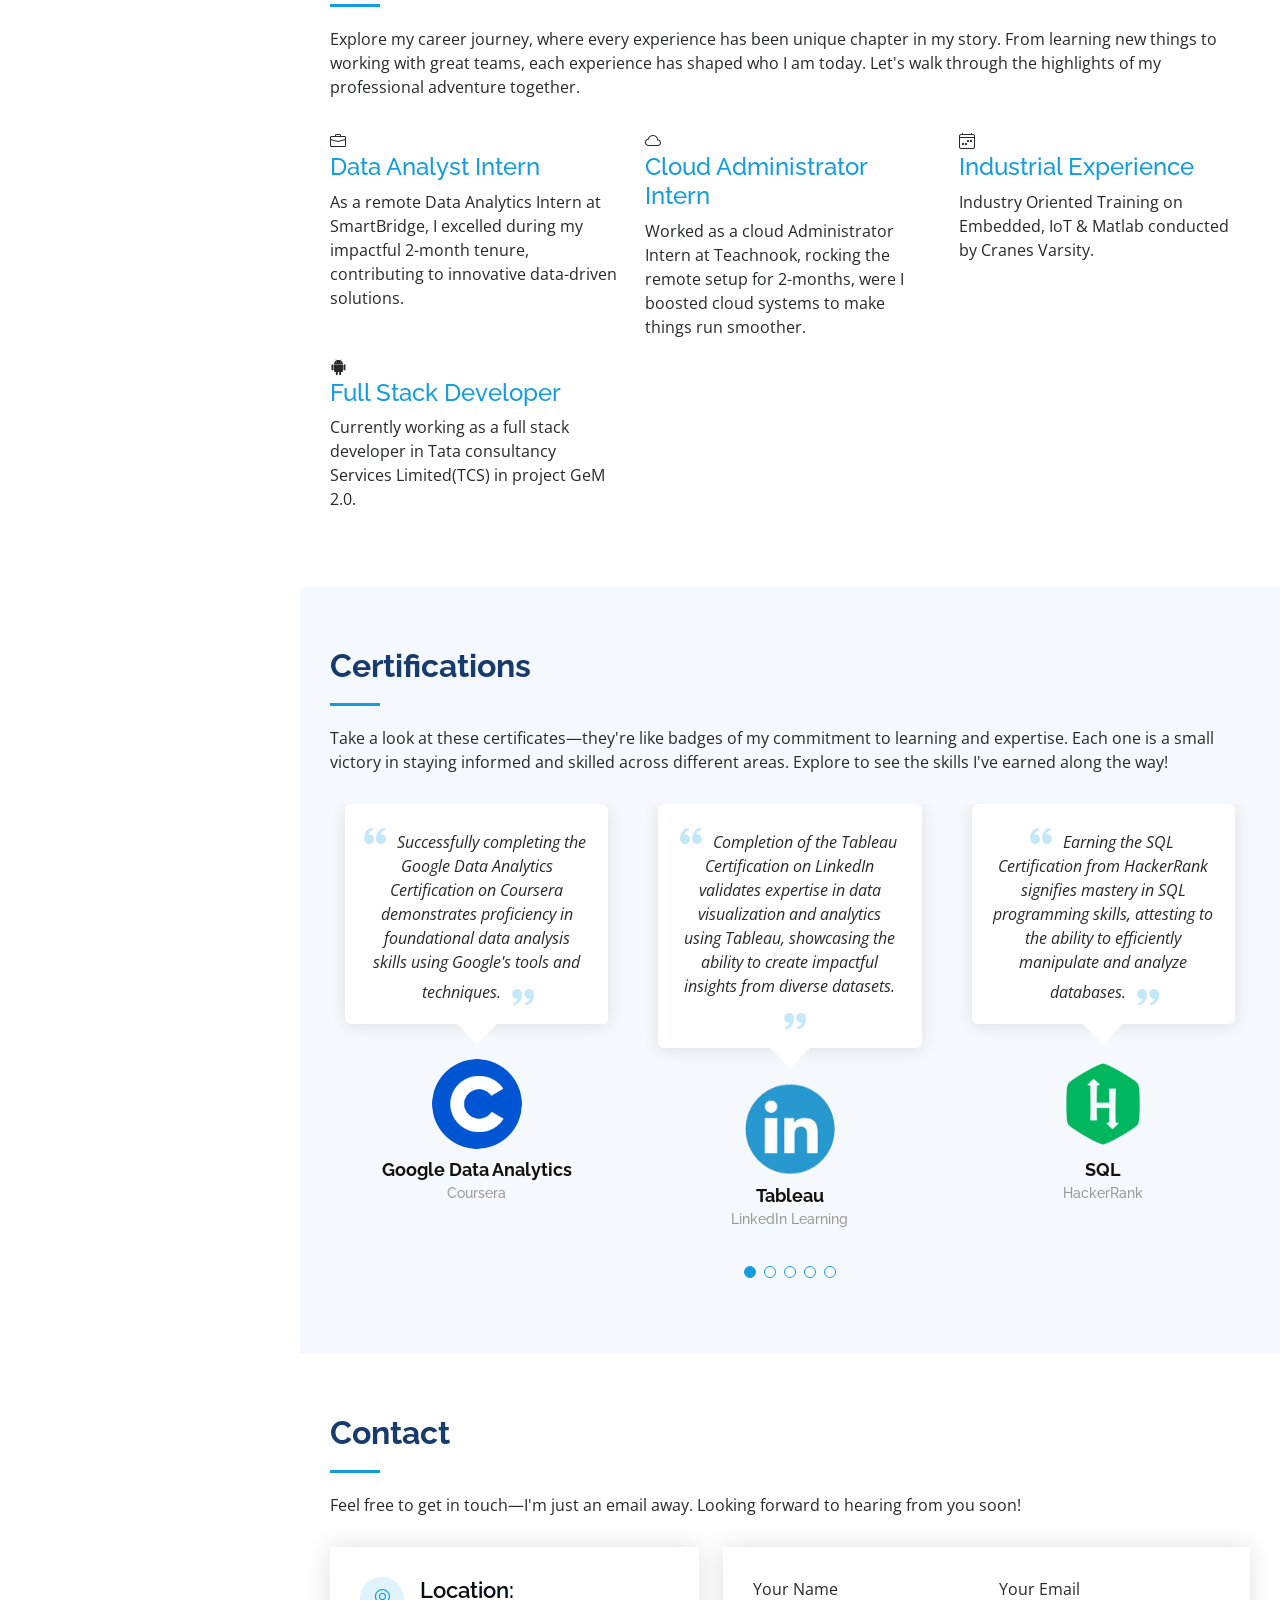
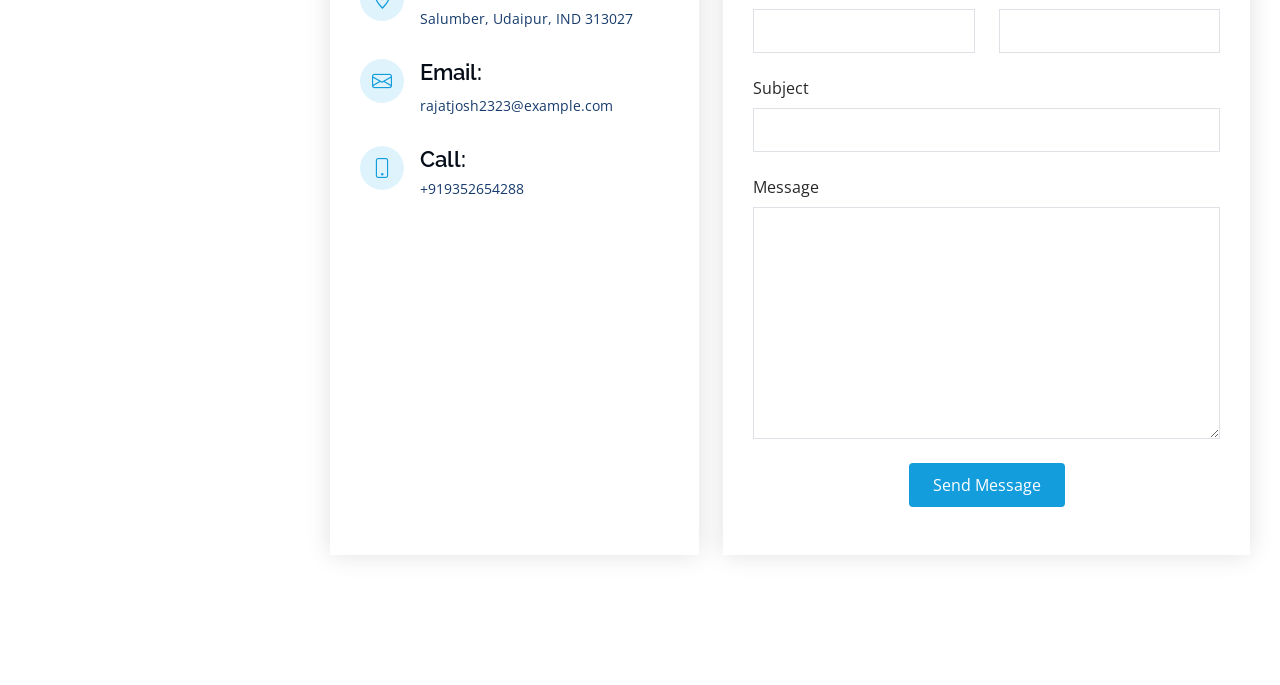
==== commit b901346a: "Update index.html" ====
--- a/index.html
+++ b/index.html
@@ -223,14 +223,28 @@
             </div>
 
             <div class="progress">
-              <span class="skill">React<i class="val">25%</i></span>
+              <span class="skill">Power BI<i class="val">77%</i></span>
               <div class="progress-bar-wrap">
                 <div class="progress-bar" role="progressbar" aria-valuenow="25" aria-valuemin="0" aria-valuemax="100"></div>
               </div>
             </div>
 
             <div class="progress">
-              <span class="skill">MongoDb <i class="val">10%</i></span>
+              <span class="skill">PostgreSQL <i class="val">90%</i></span>
+              <div class="progress-bar-wrap">
+                <div class="progress-bar" role="progressbar" aria-valuenow="10" aria-valuemin="0" aria-valuemax="100"></div>
+              </div>
+            </div>
+
+            <div class="progress">
+              <span class="skill">Informatica <i class="val">73%</i></span>
+              <div class="progress-bar-wrap">
+                <div class="progress-bar" role="progressbar" aria-valuenow="10" aria-valuemin="0" aria-valuemax="100"></div>
+              </div>
+            </div>
+
+            <div class="progress">
+              <span class="skill">Kfka <i class="val">64%</i></span>
               <div class="progress-bar-wrap">
                 <div class="progress-bar" role="progressbar" aria-valuenow="10" aria-valuemin="0" aria-valuemax="100"></div>
               </div>
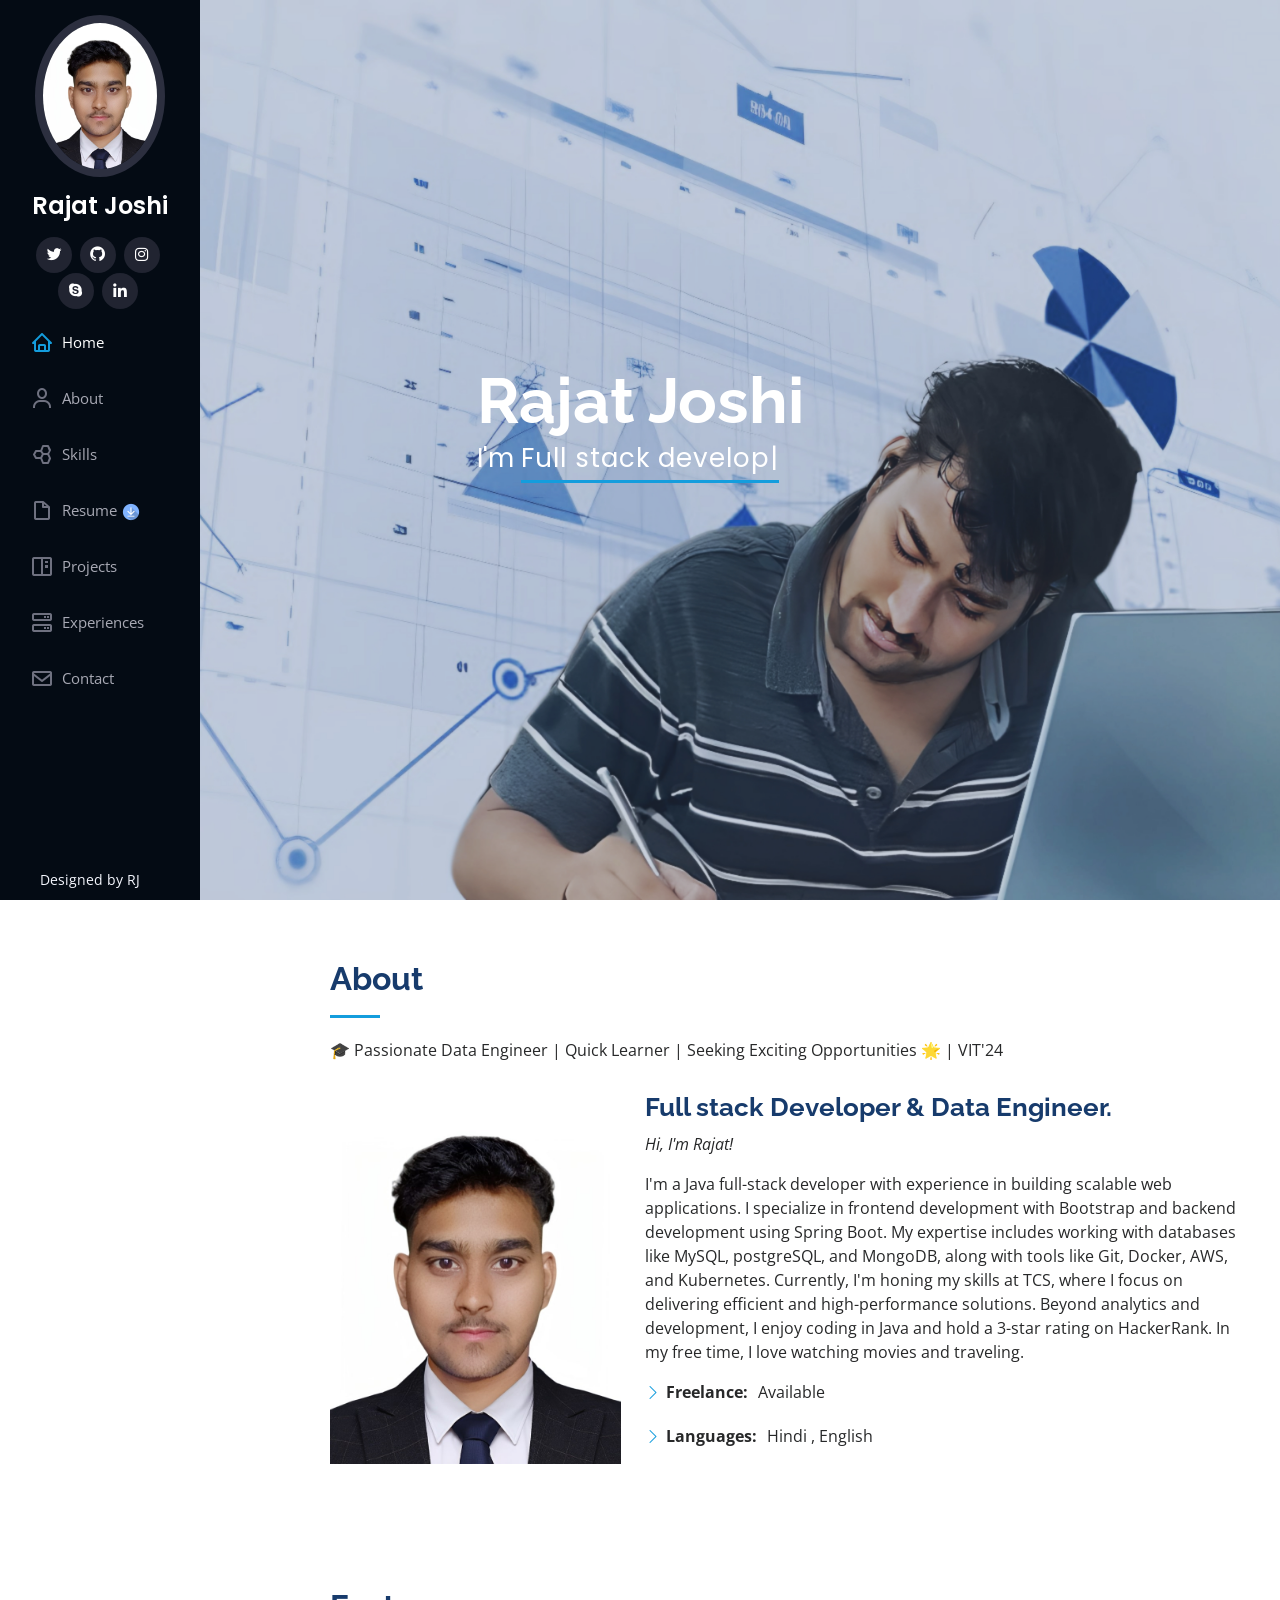
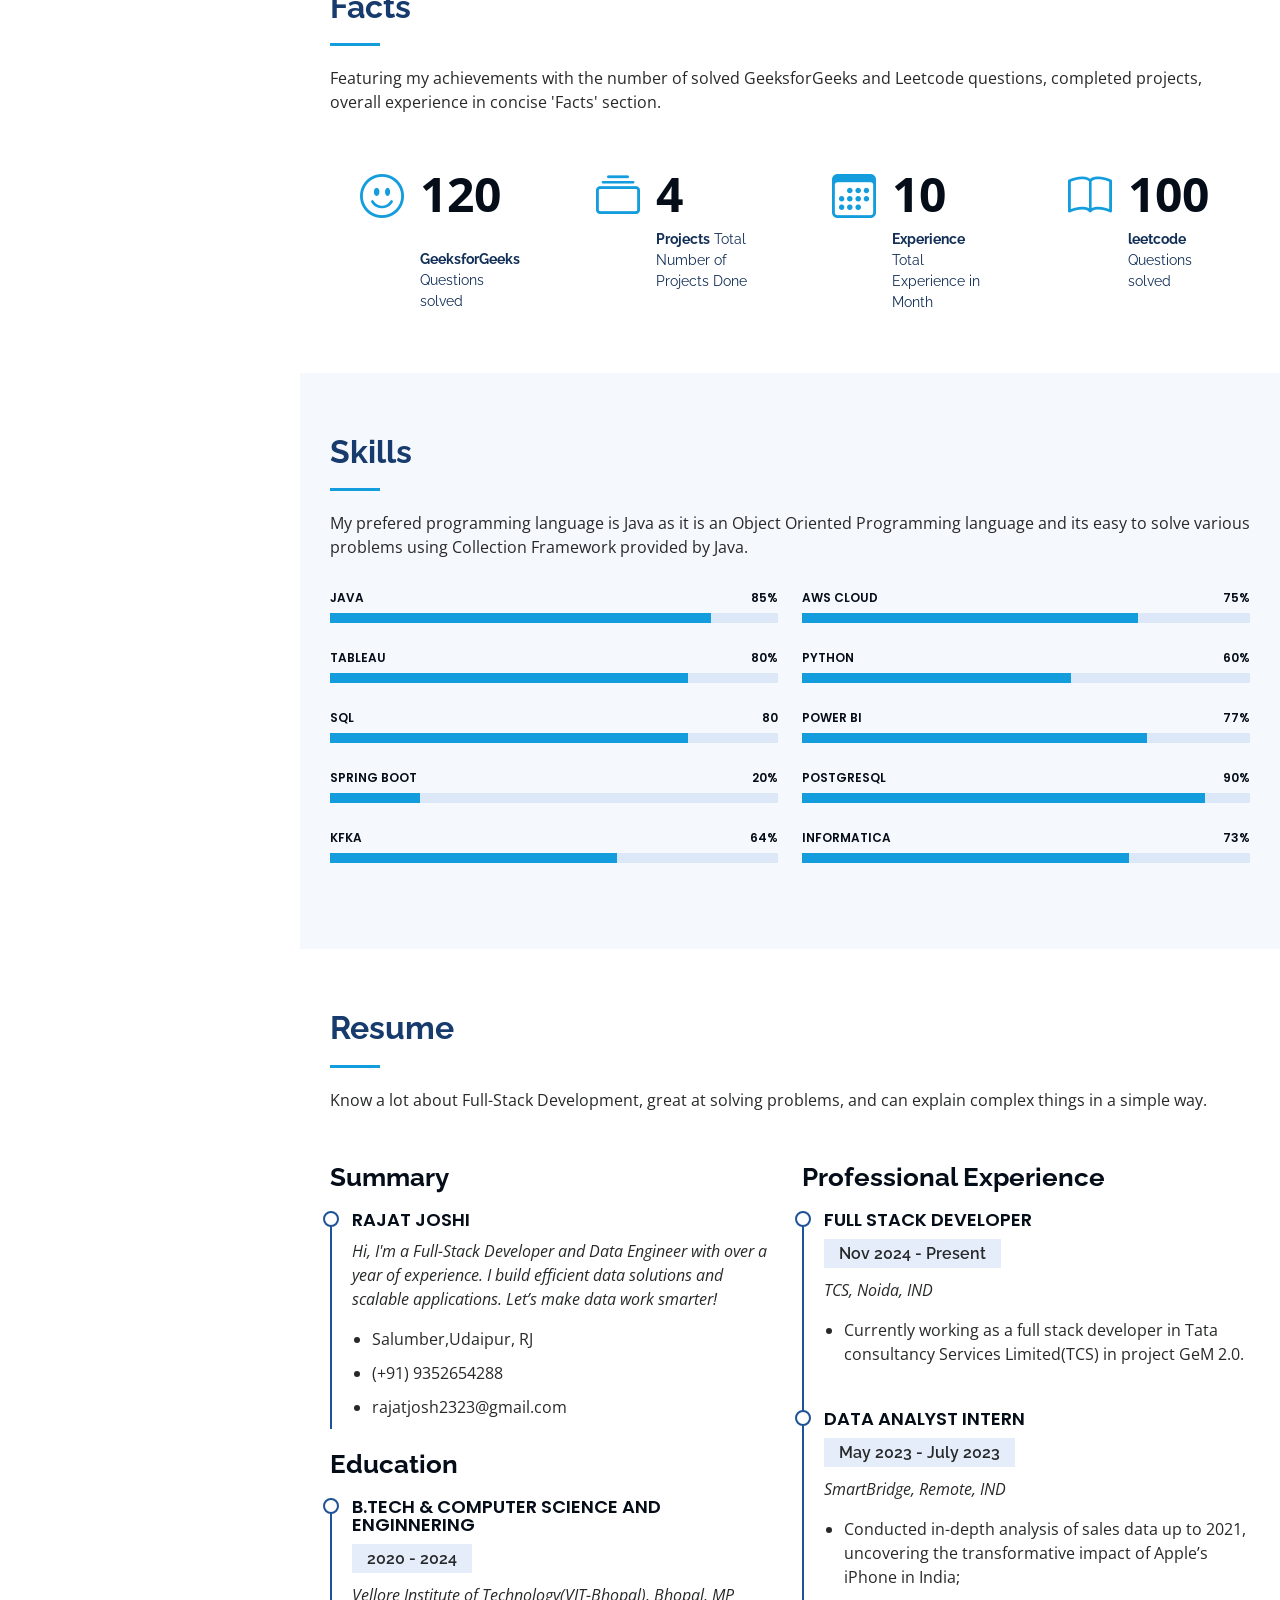
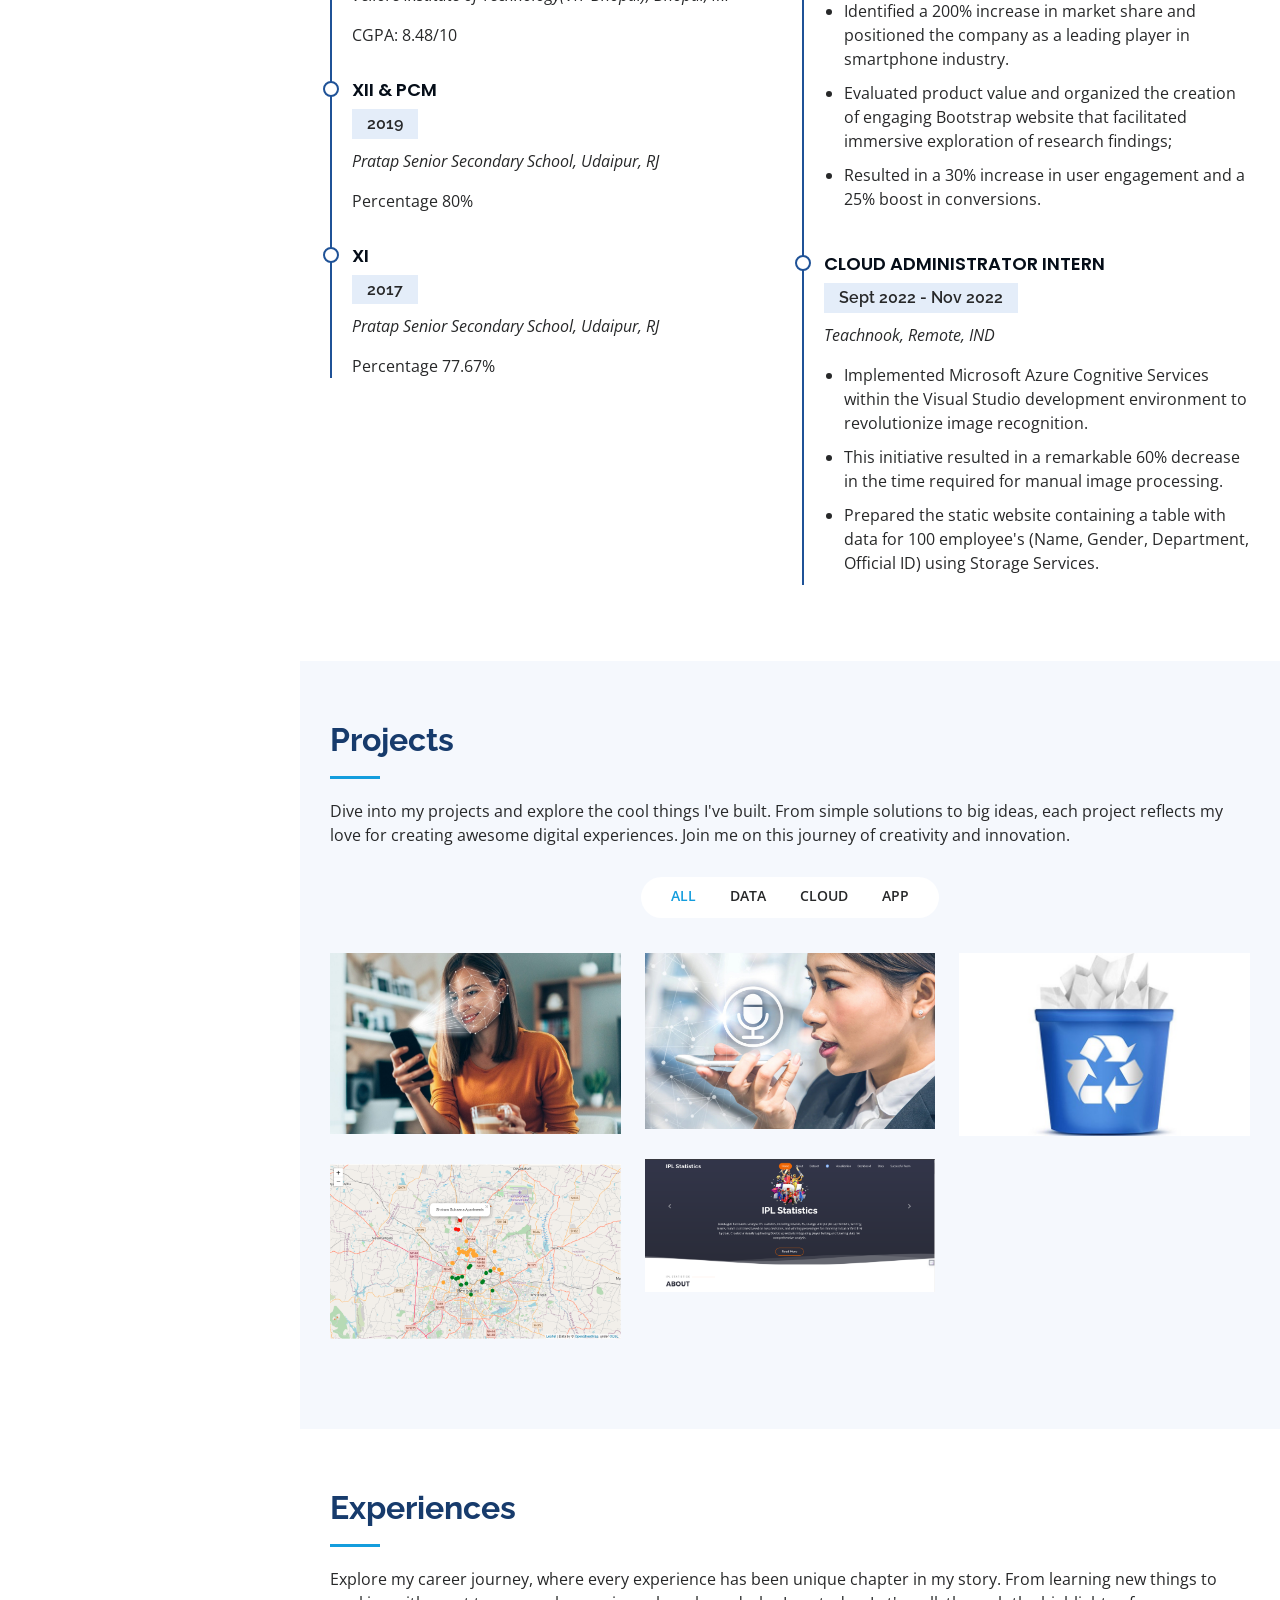
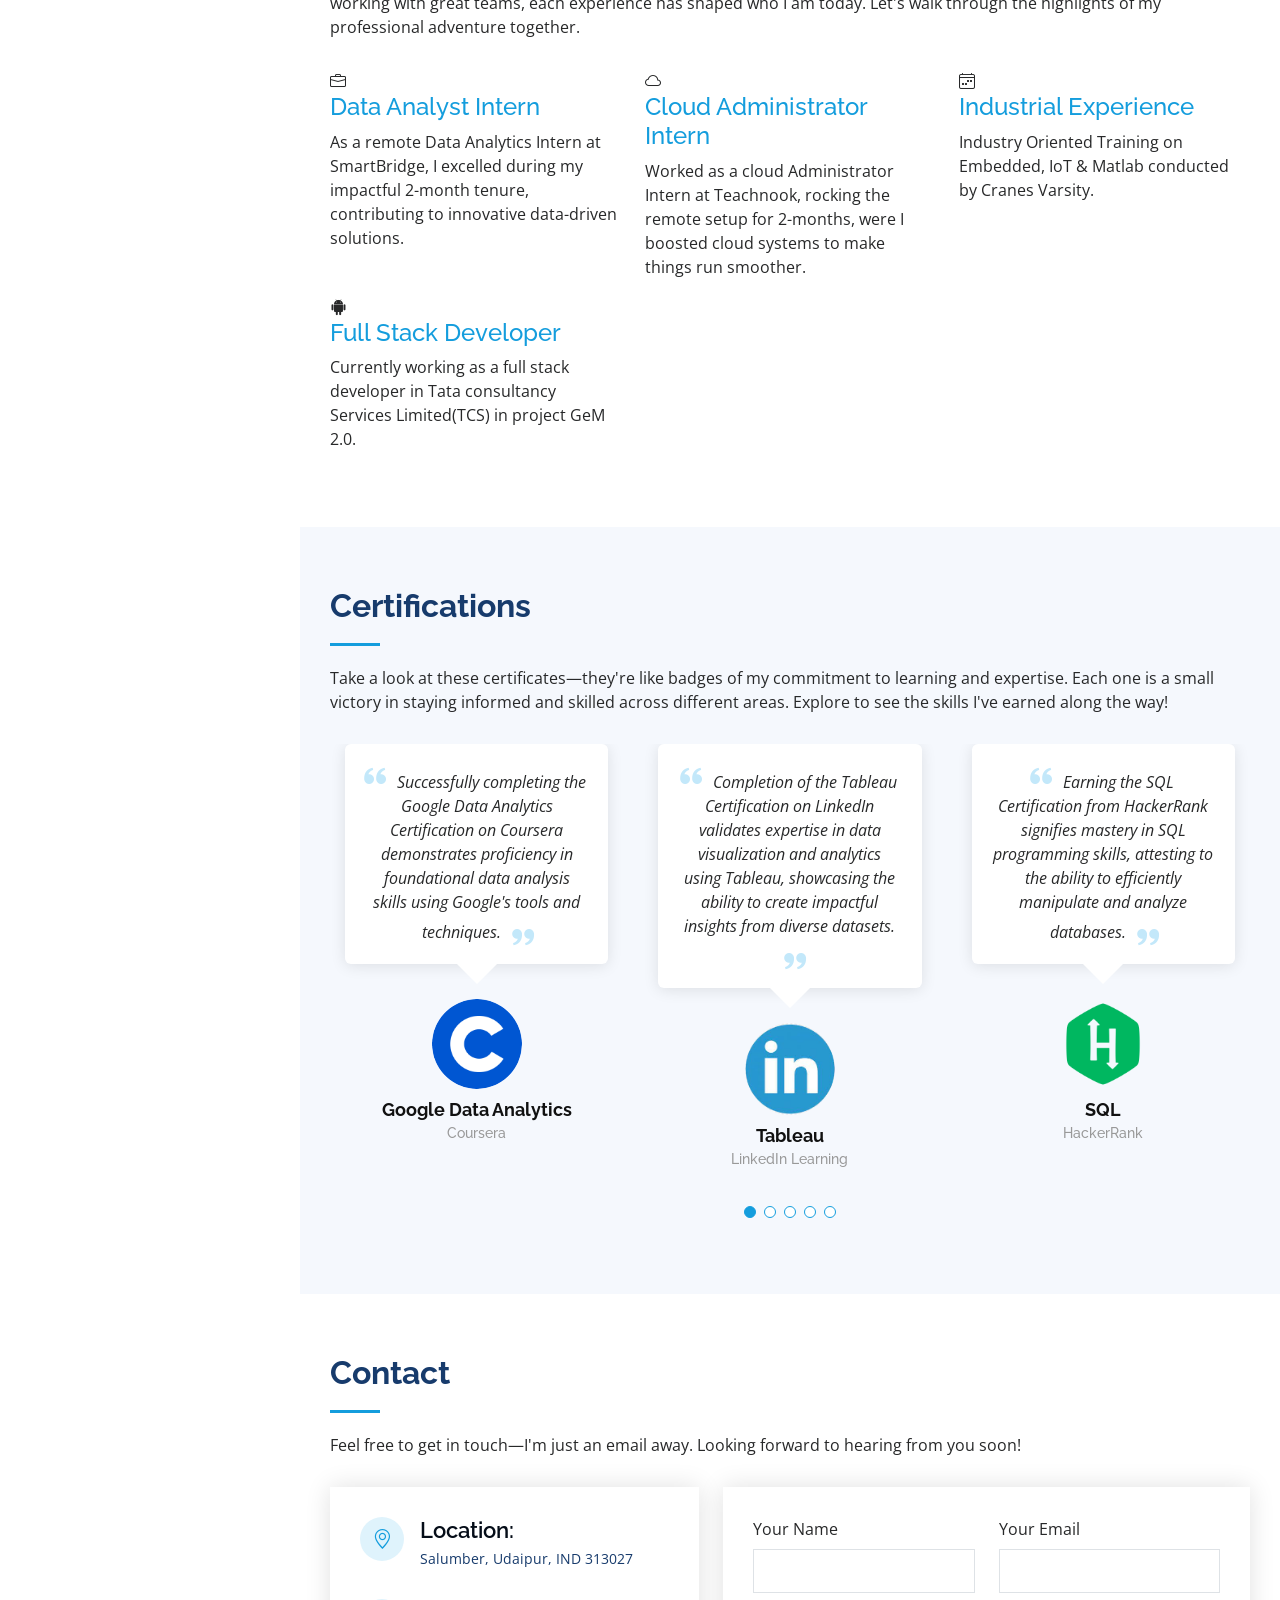
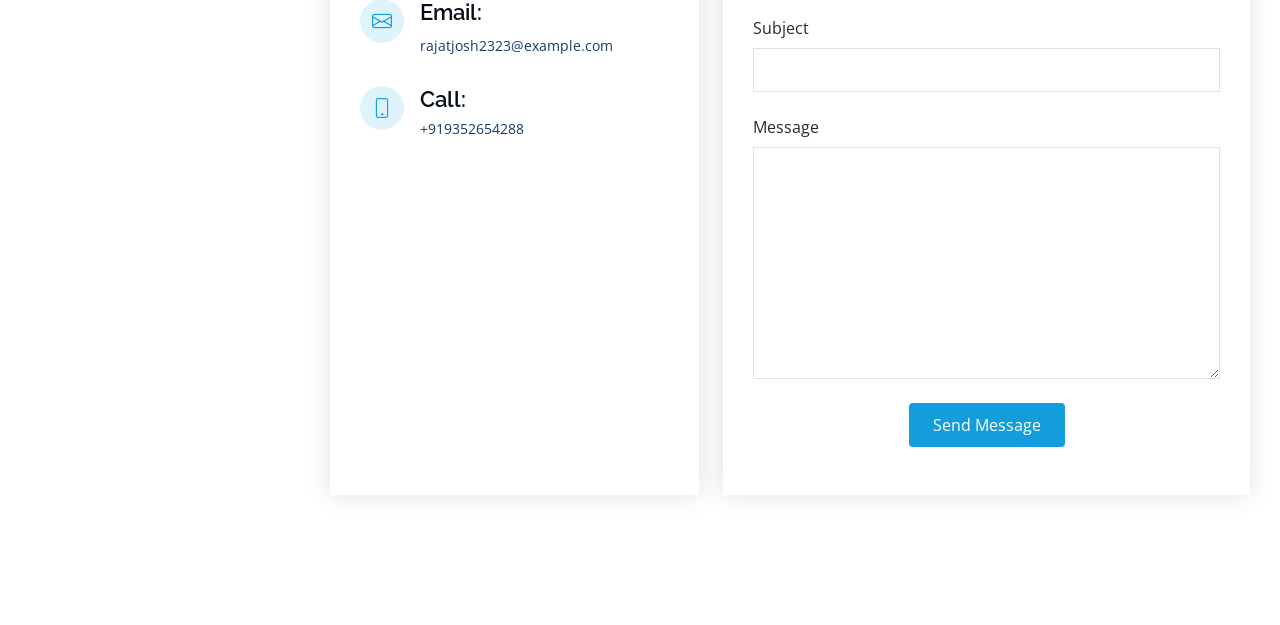
==== commit 2088a457: "Update index.html" ====
--- a/index.html
+++ b/index.html
@@ -204,6 +204,13 @@
               </div>
             </div>
 
+            <div class="progress">
+              <span class="skill">Kfka <i class="val">64%</i></span>
+              <div class="progress-bar-wrap">
+                <div class="progress-bar" role="progressbar" aria-valuenow="64" aria-valuemin="0" aria-valuemax="100"></div>
+              </div>
+            </div>
+
           </div>
 
           <div class="col-lg-6" data-aos="fade-up" data-aos-delay="100">
@@ -225,30 +232,25 @@
             <div class="progress">
               <span class="skill">Power BI<i class="val">77%</i></span>
               <div class="progress-bar-wrap">
-                <div class="progress-bar" role="progressbar" aria-valuenow="25" aria-valuemin="0" aria-valuemax="100"></div>
+                <div class="progress-bar" role="progressbar" aria-valuenow="77" aria-valuemin="0" aria-valuemax="100"></div>
               </div>
             </div>
 
             <div class="progress">
               <span class="skill">PostgreSQL <i class="val">90%</i></span>
               <div class="progress-bar-wrap">
-                <div class="progress-bar" role="progressbar" aria-valuenow="10" aria-valuemin="0" aria-valuemax="100"></div>
+                <div class="progress-bar" role="progressbar" aria-valuenow="90" aria-valuemin="0" aria-valuemax="100"></div>
               </div>
             </div>
 
             <div class="progress">
               <span class="skill">Informatica <i class="val">73%</i></span>
               <div class="progress-bar-wrap">
-                <div class="progress-bar" role="progressbar" aria-valuenow="10" aria-valuemin="0" aria-valuemax="100"></div>
-              </div>
-            </div>
-
-            <div class="progress">
-              <span class="skill">Kfka <i class="val">64%</i></span>
-              <div class="progress-bar-wrap">
-                <div class="progress-bar" role="progressbar" aria-valuenow="10" aria-valuemin="0" aria-valuemax="100"></div>
-              </div>
-            </div>
+                <div class="progress-bar" role="progressbar" aria-valuenow="73" aria-valuemin="0" aria-valuemax="100"></div>
+              </div>
+            </div>
+
+            
 
             
 
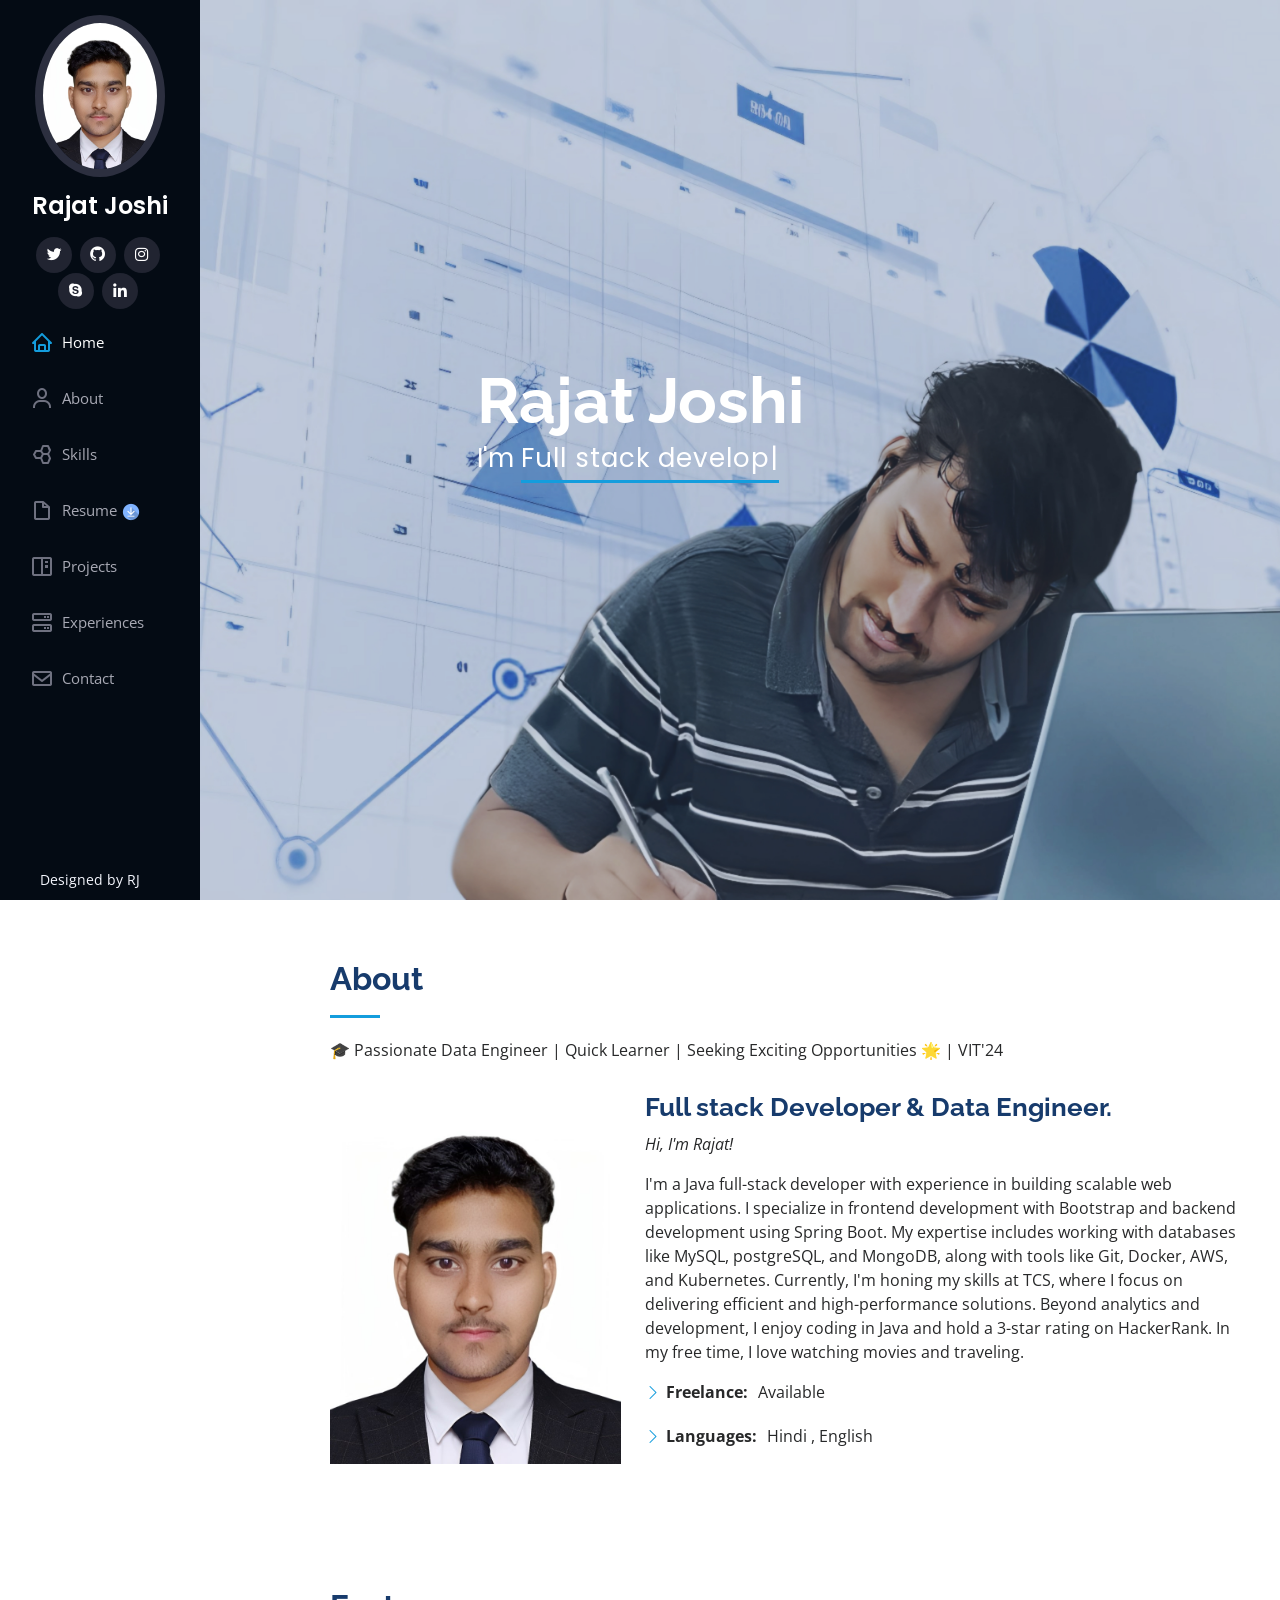
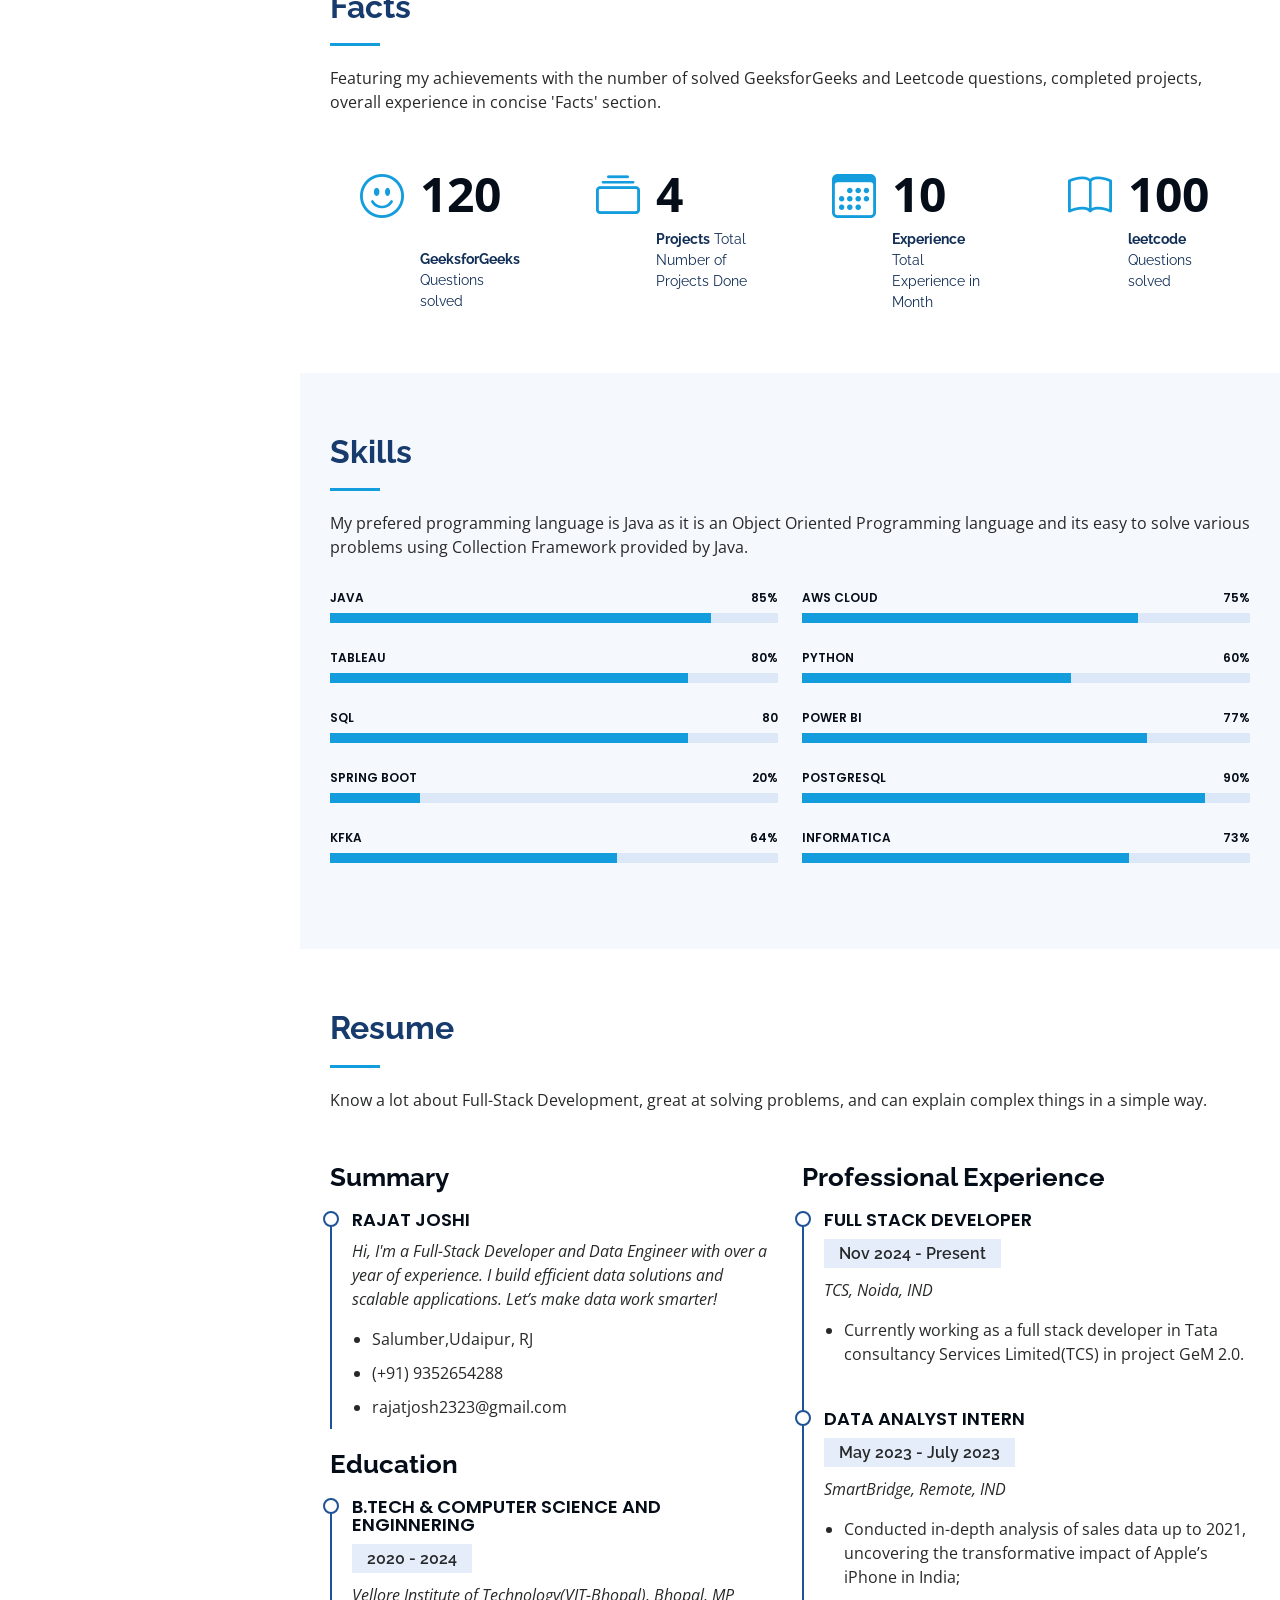
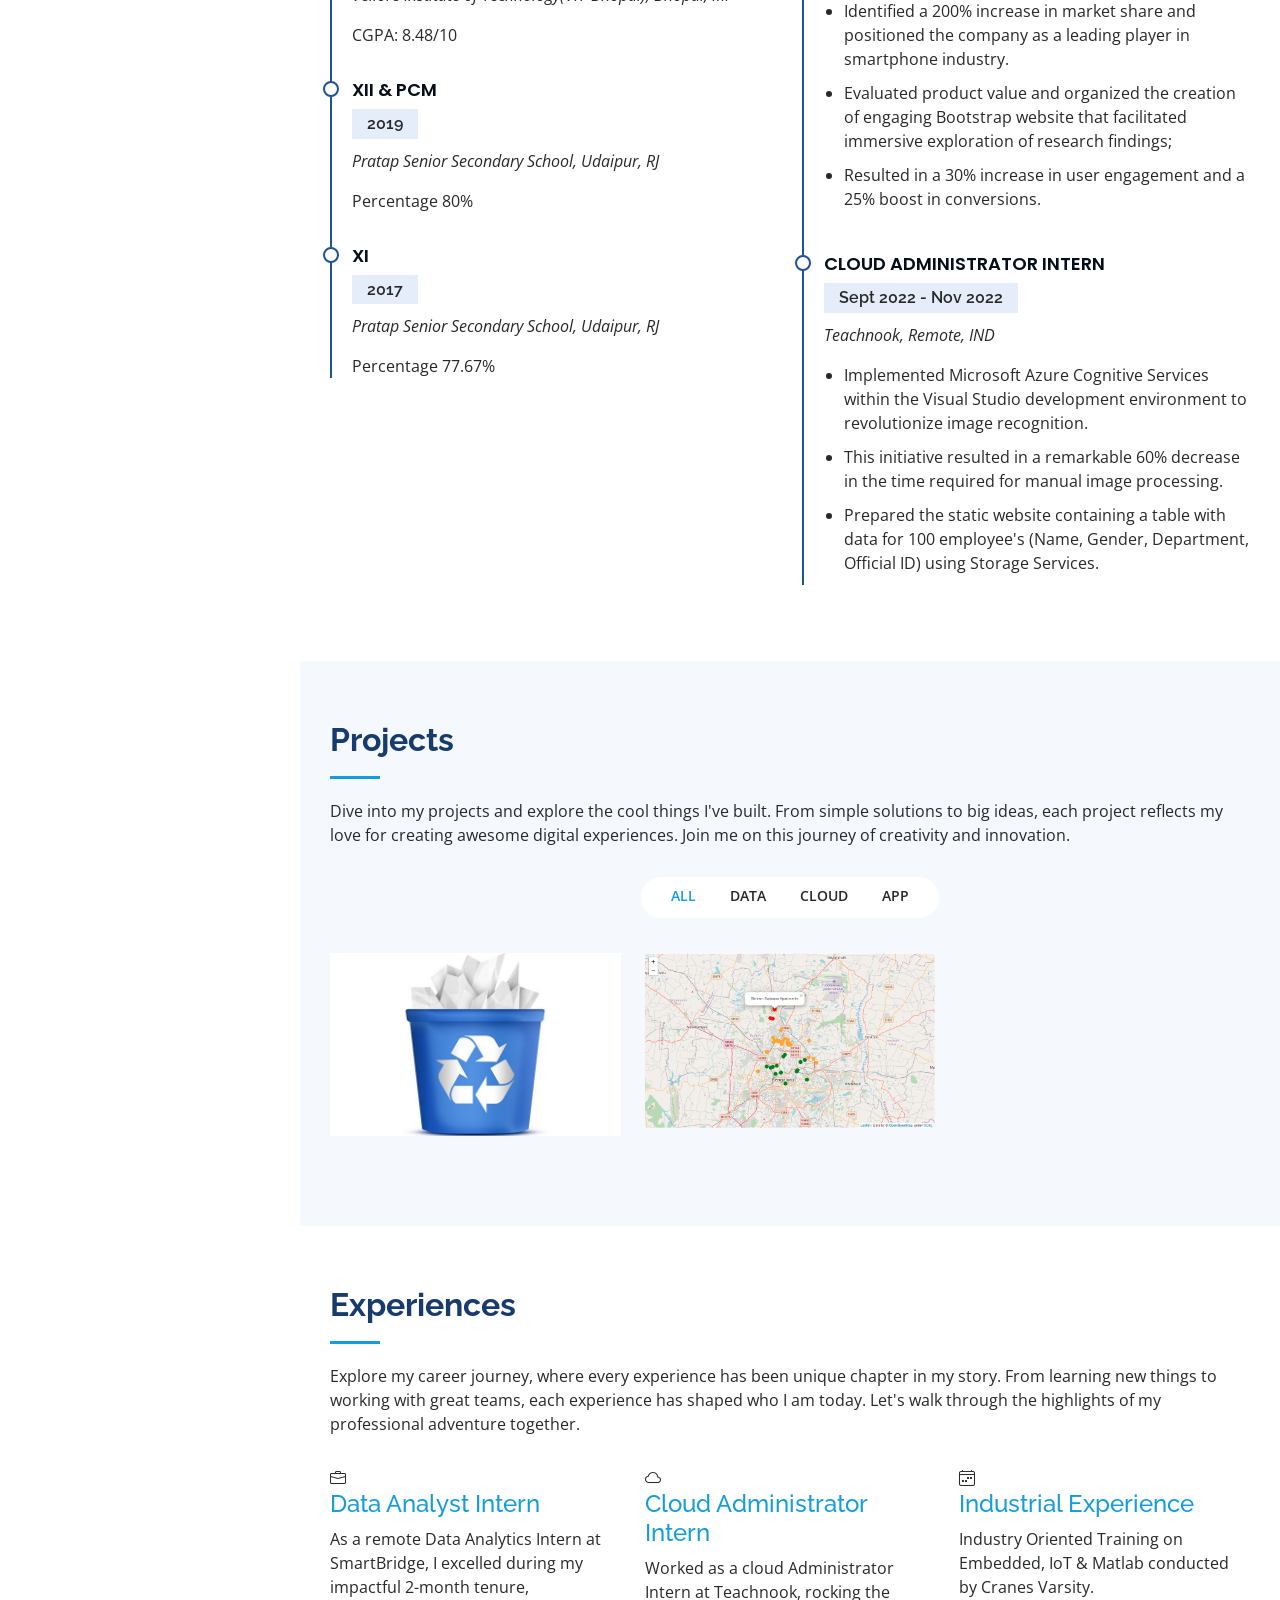
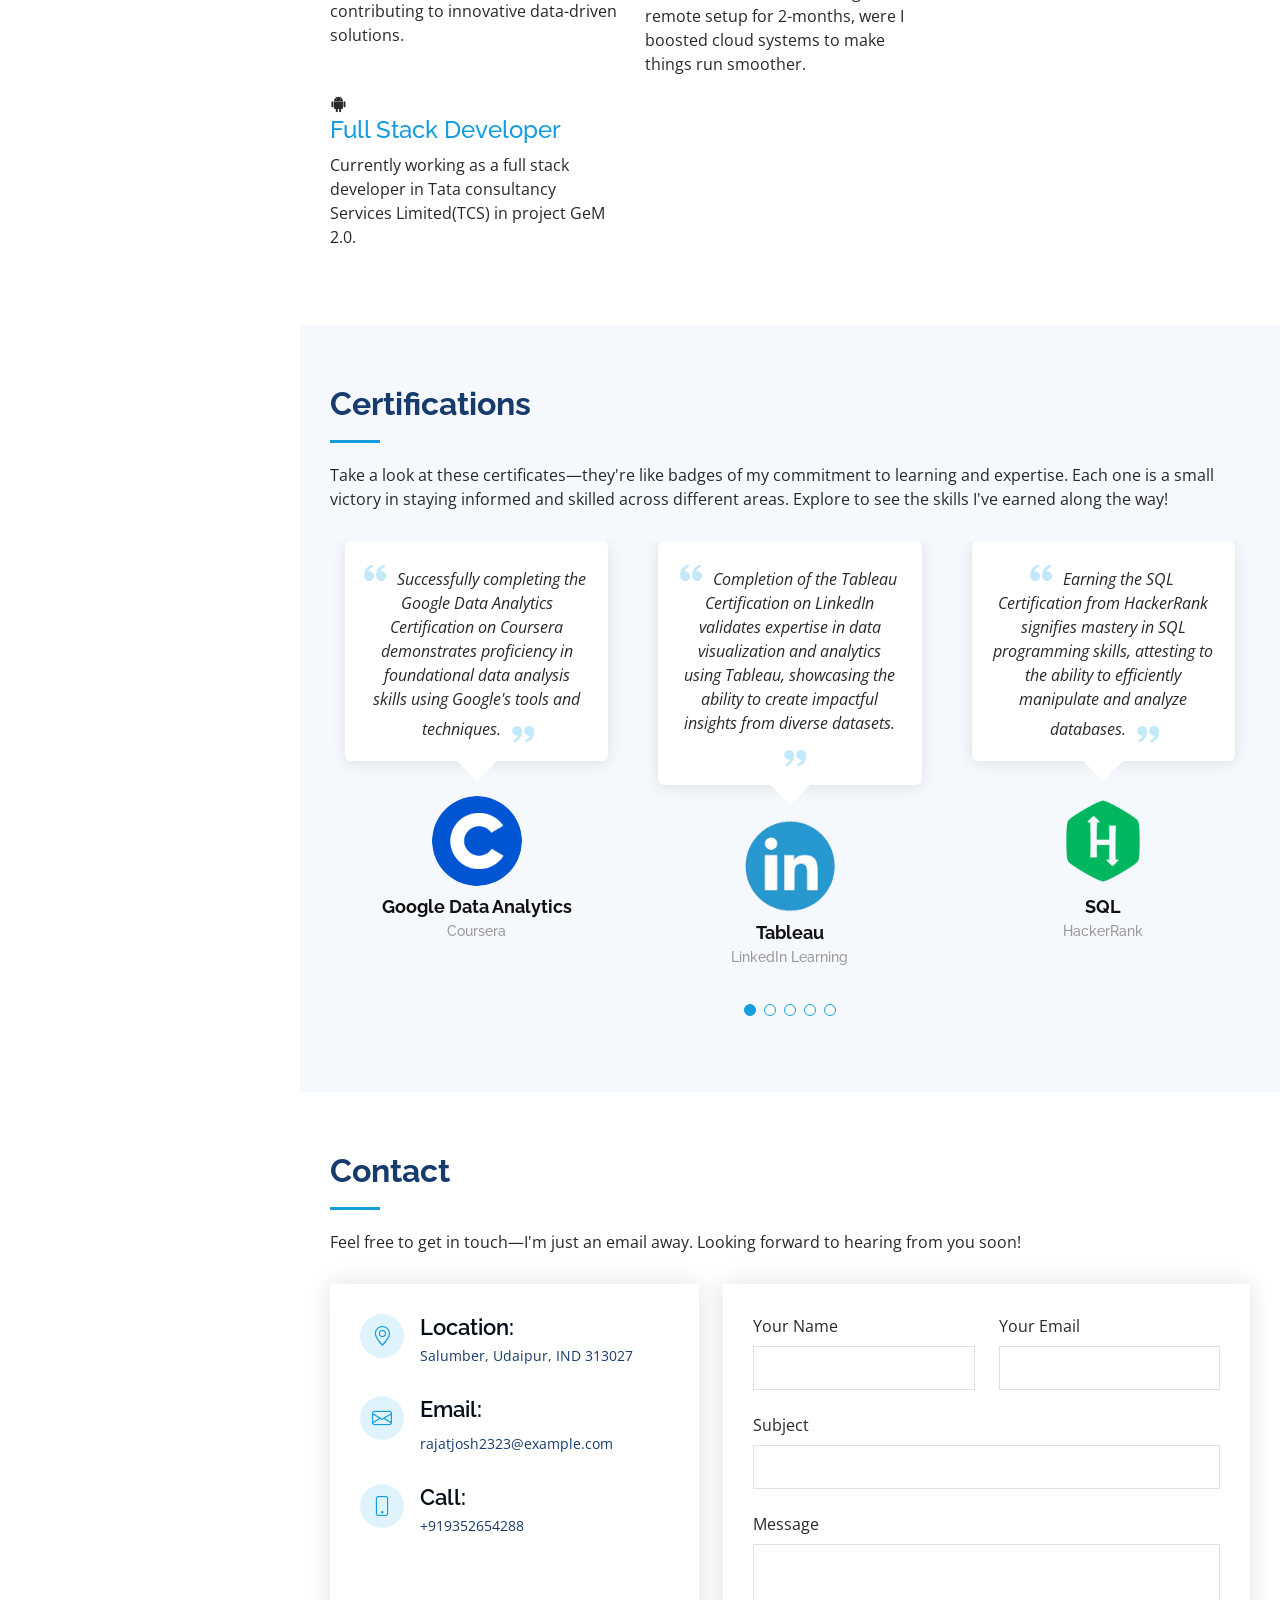
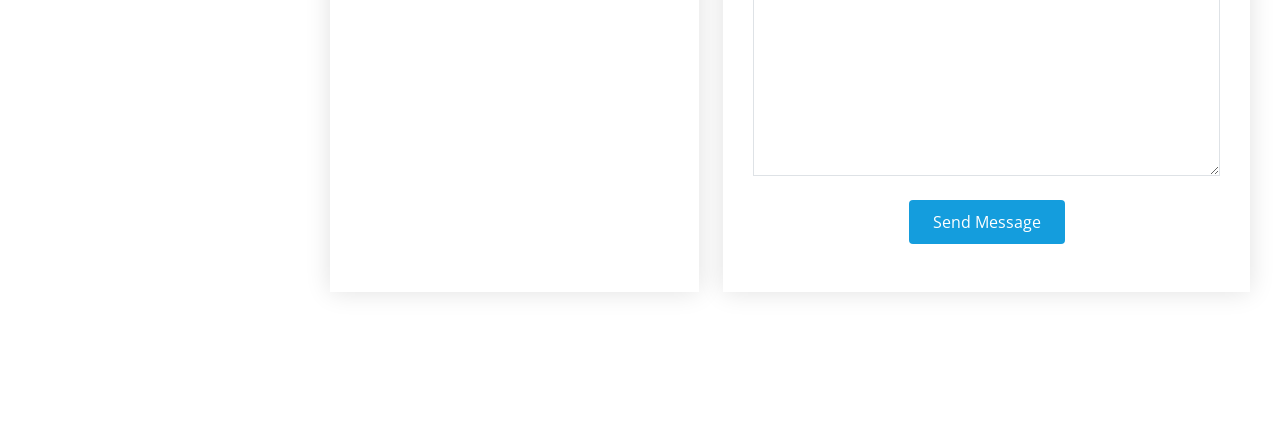
==== commit 8c8c3489: "Update index.html" ====
--- a/index.html
+++ b/index.html
@@ -250,10 +250,6 @@
               </div>
             </div>
 
-            
-
-            
-
           </div>
 
         </div>
@@ -369,27 +365,6 @@
 
         <div class="row Projects-container" data-aos="fade-up" data-aos-delay="100">
 
-          
-
-          <div class="col-lg-4 col-md-6 Projects-item filter-Cloud">
-            <div class="Projects-wrap">
-              <img src="assets/img/portfolio/image recognation 3.jpg" class="img-fluid" alt="">
-              <div class="Projects-links">
-                <a href="assets/img/portfolio/image recognation 3.jpg" data-gallery="ProjectsGallery" class="Projects-lightbox" title="Cloud 1"><i class="bx bx-plus"></i></a>
-                <a href="portfolio-details2.html" title="More Details"><i class="bx bx-link"></i></a>
-              </div>
-            </div>
-          </div>
-
-          <div class="col-lg-4 col-md-6 Projects-item filter-Cloud">
-            <div class="Projects-wrap">
-              <img src="assets/img/portfolio/speech1.jpg" class="img-fluid" alt="">
-              <div class="Projects-links">
-                <a href="assets/img/portfolio/speech1.webp" data-gallery="ProjectsGallery" class="Projects-lightbox" title="Cloud 2"><i class="bx bx-plus"></i></a>
-                <a href="portfolio-details3.html" title="More Details"><i class="bx bx-link"></i></a>
-              </div>
-            </div>
-          </div>
 
           <div class="col-lg-4 col-md-6 Projects-item filter-App">
             <div class="Projects-wrap">
@@ -401,7 +376,7 @@
             </div>
           </div>
 
-          <div class="col-lg-4 col-md-6 Projects-item filter-DATA">
+         <!-- <div class="col-lg-4 col-md-6 Projects-item filter-DATA">
             <div class="Projects-wrap">
               <img src="assets/img/portfolio/ipl1.png" class="img-fluid" alt="">
               <div class="Projects-links">
@@ -409,7 +384,7 @@
                 <a href="portfolio-details.html" title="More Details"><i class="bx bx-link"></i></a>
               </div>
             </div>
-          </div>
+          </div> -->
 
           <div class="col-lg-4 col-md-6 Projects-item filter-DATA">
             <div class="Projects-wrap">
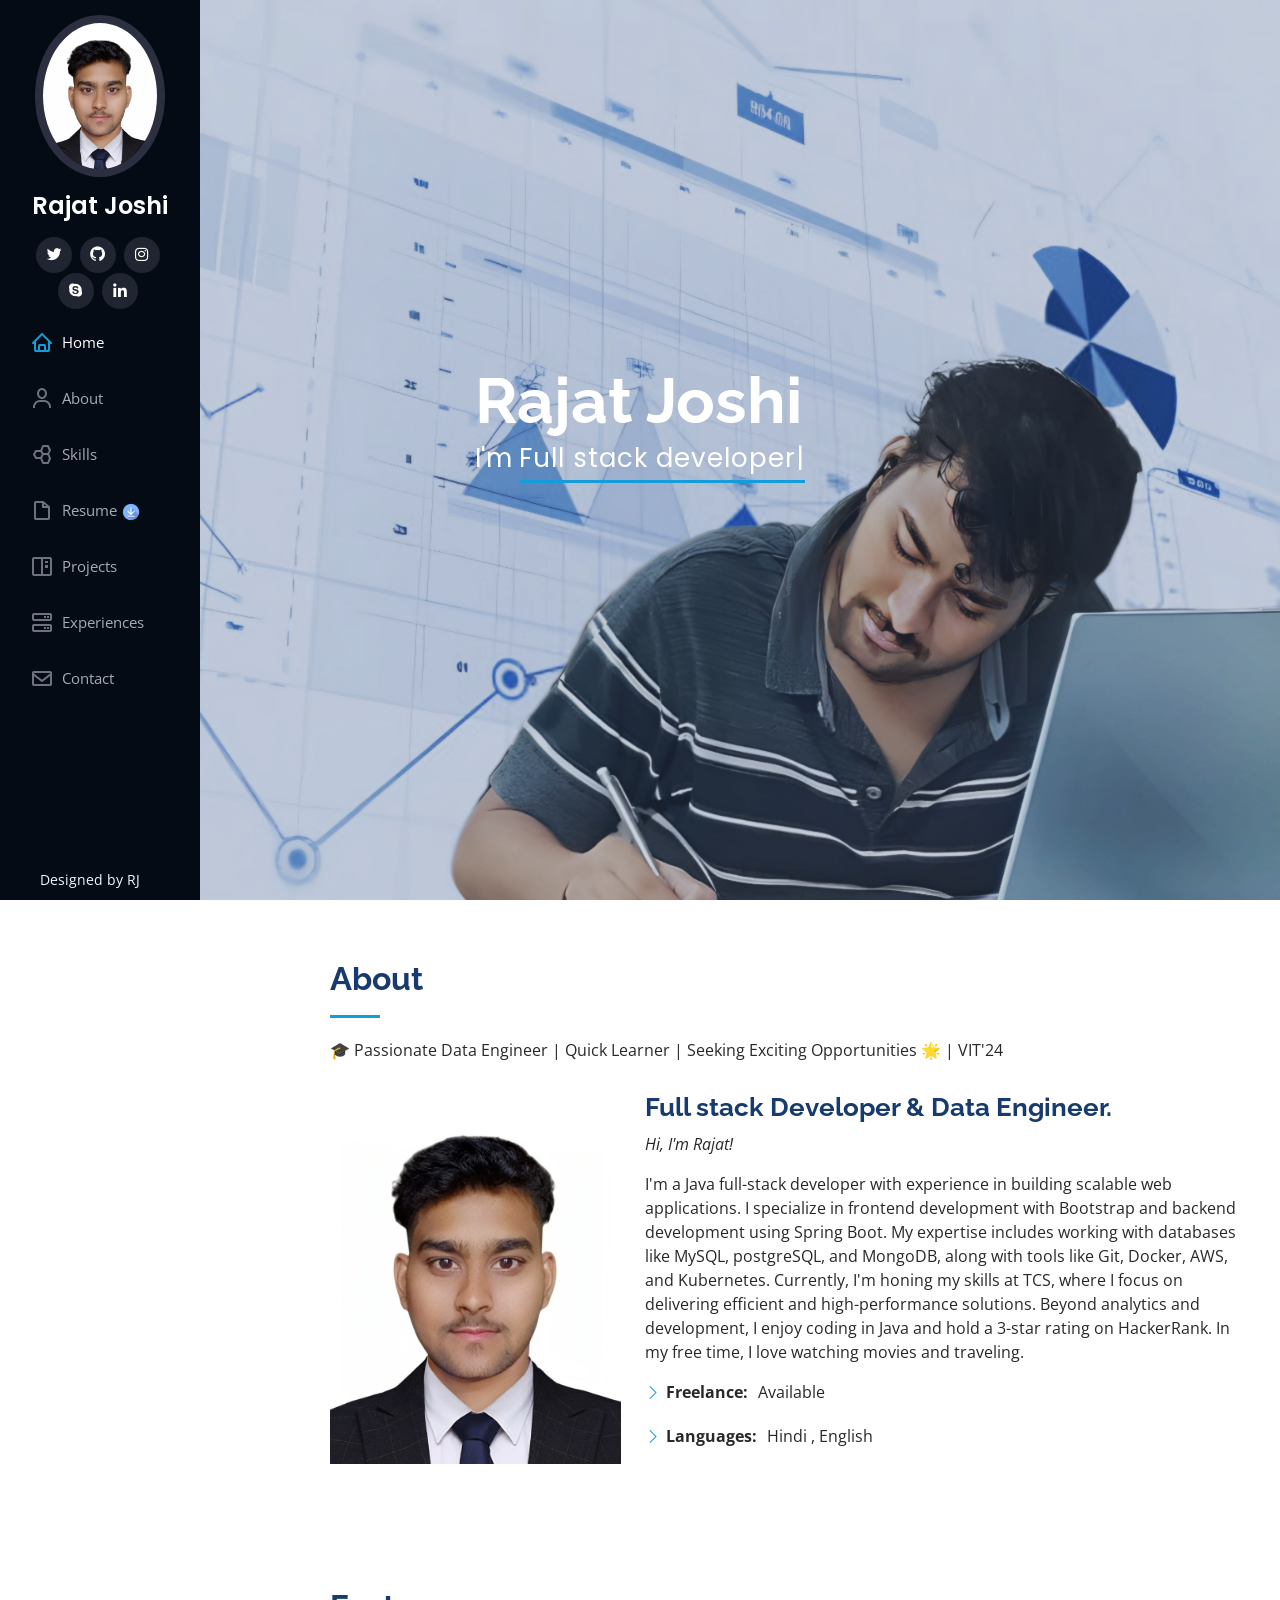
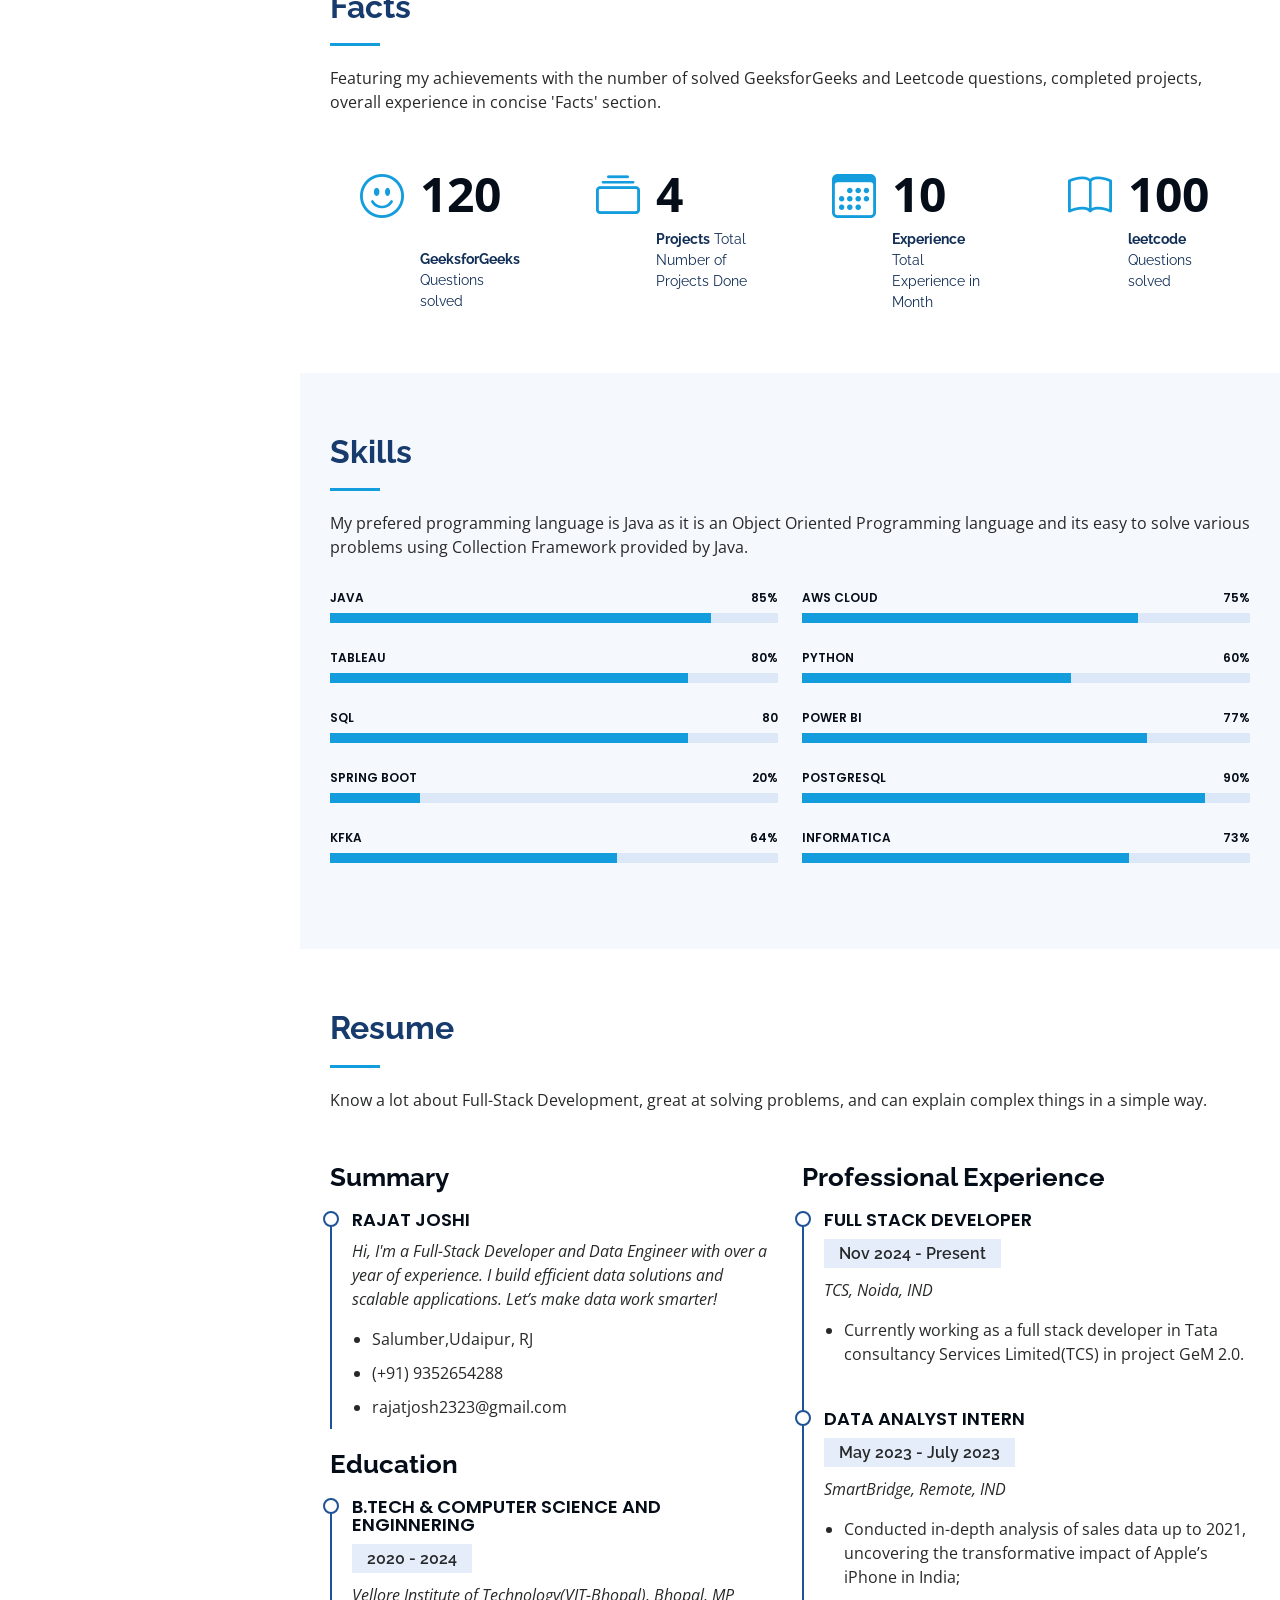
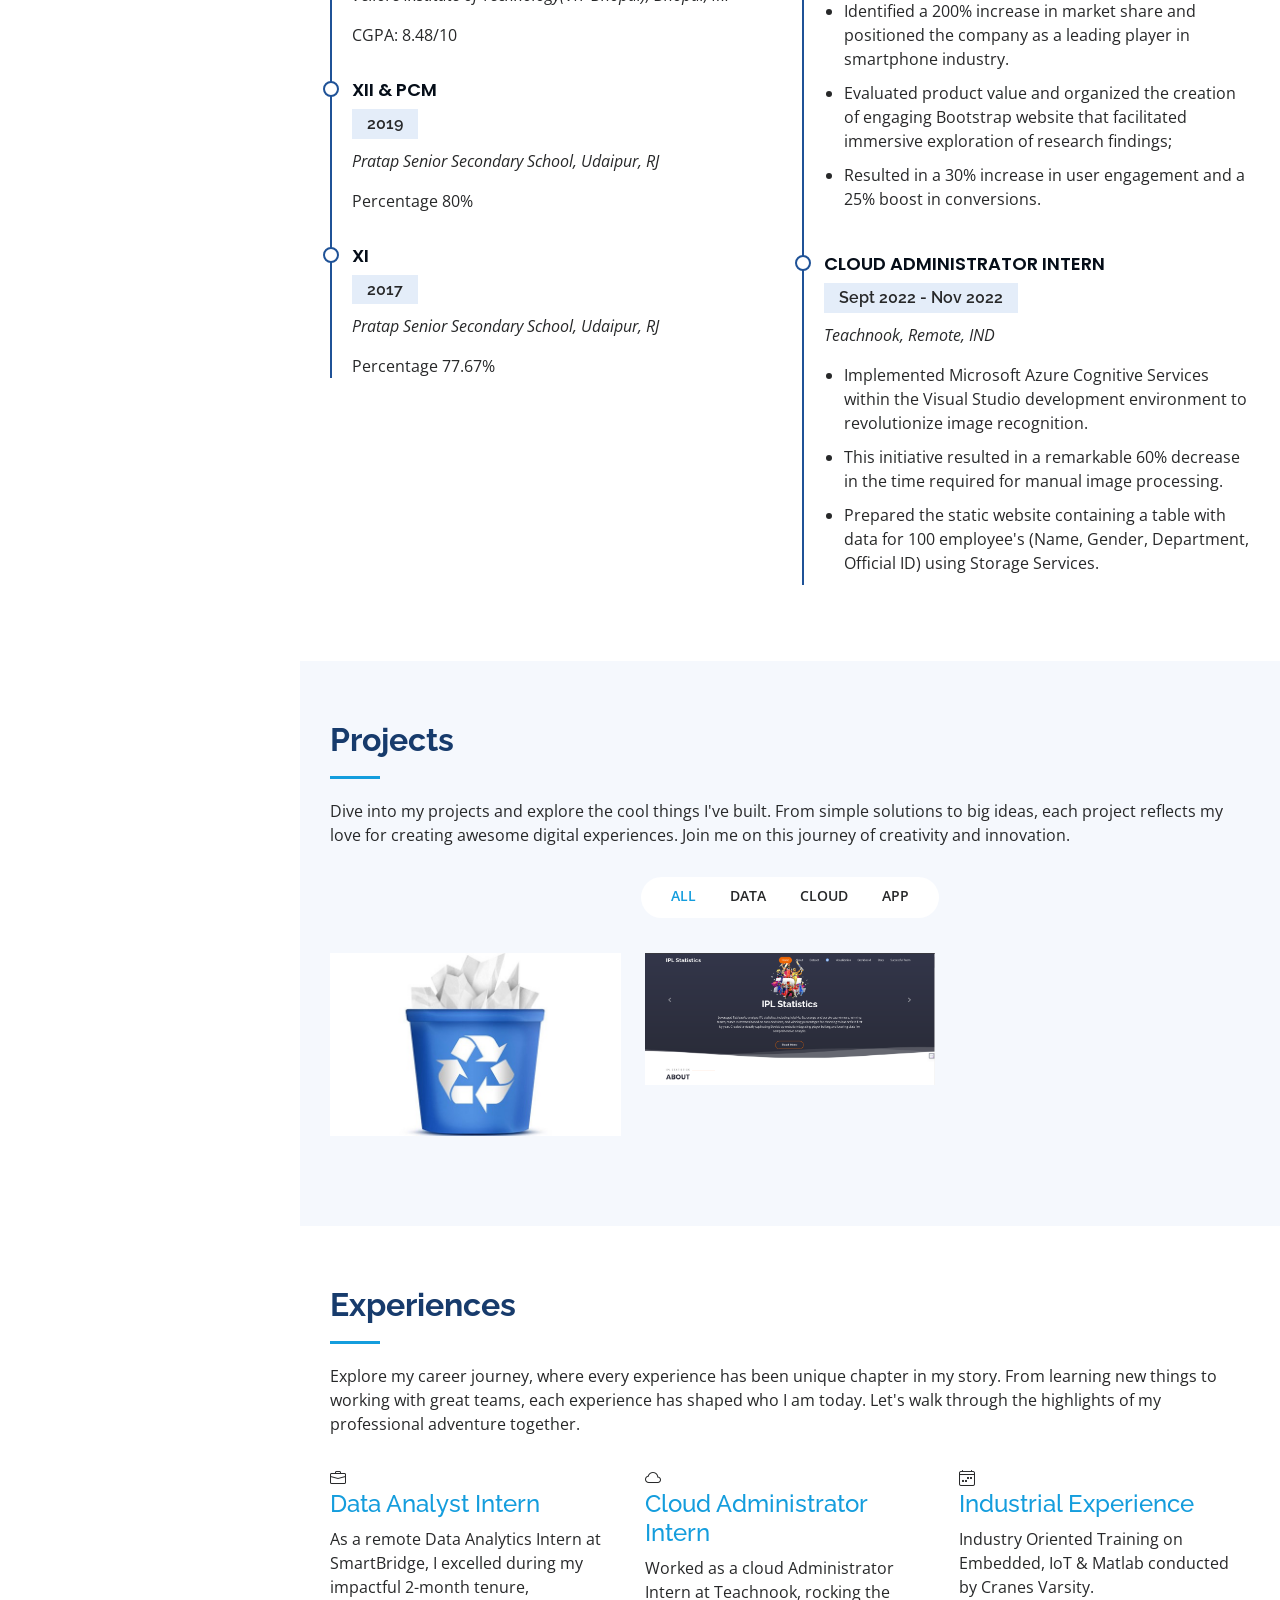
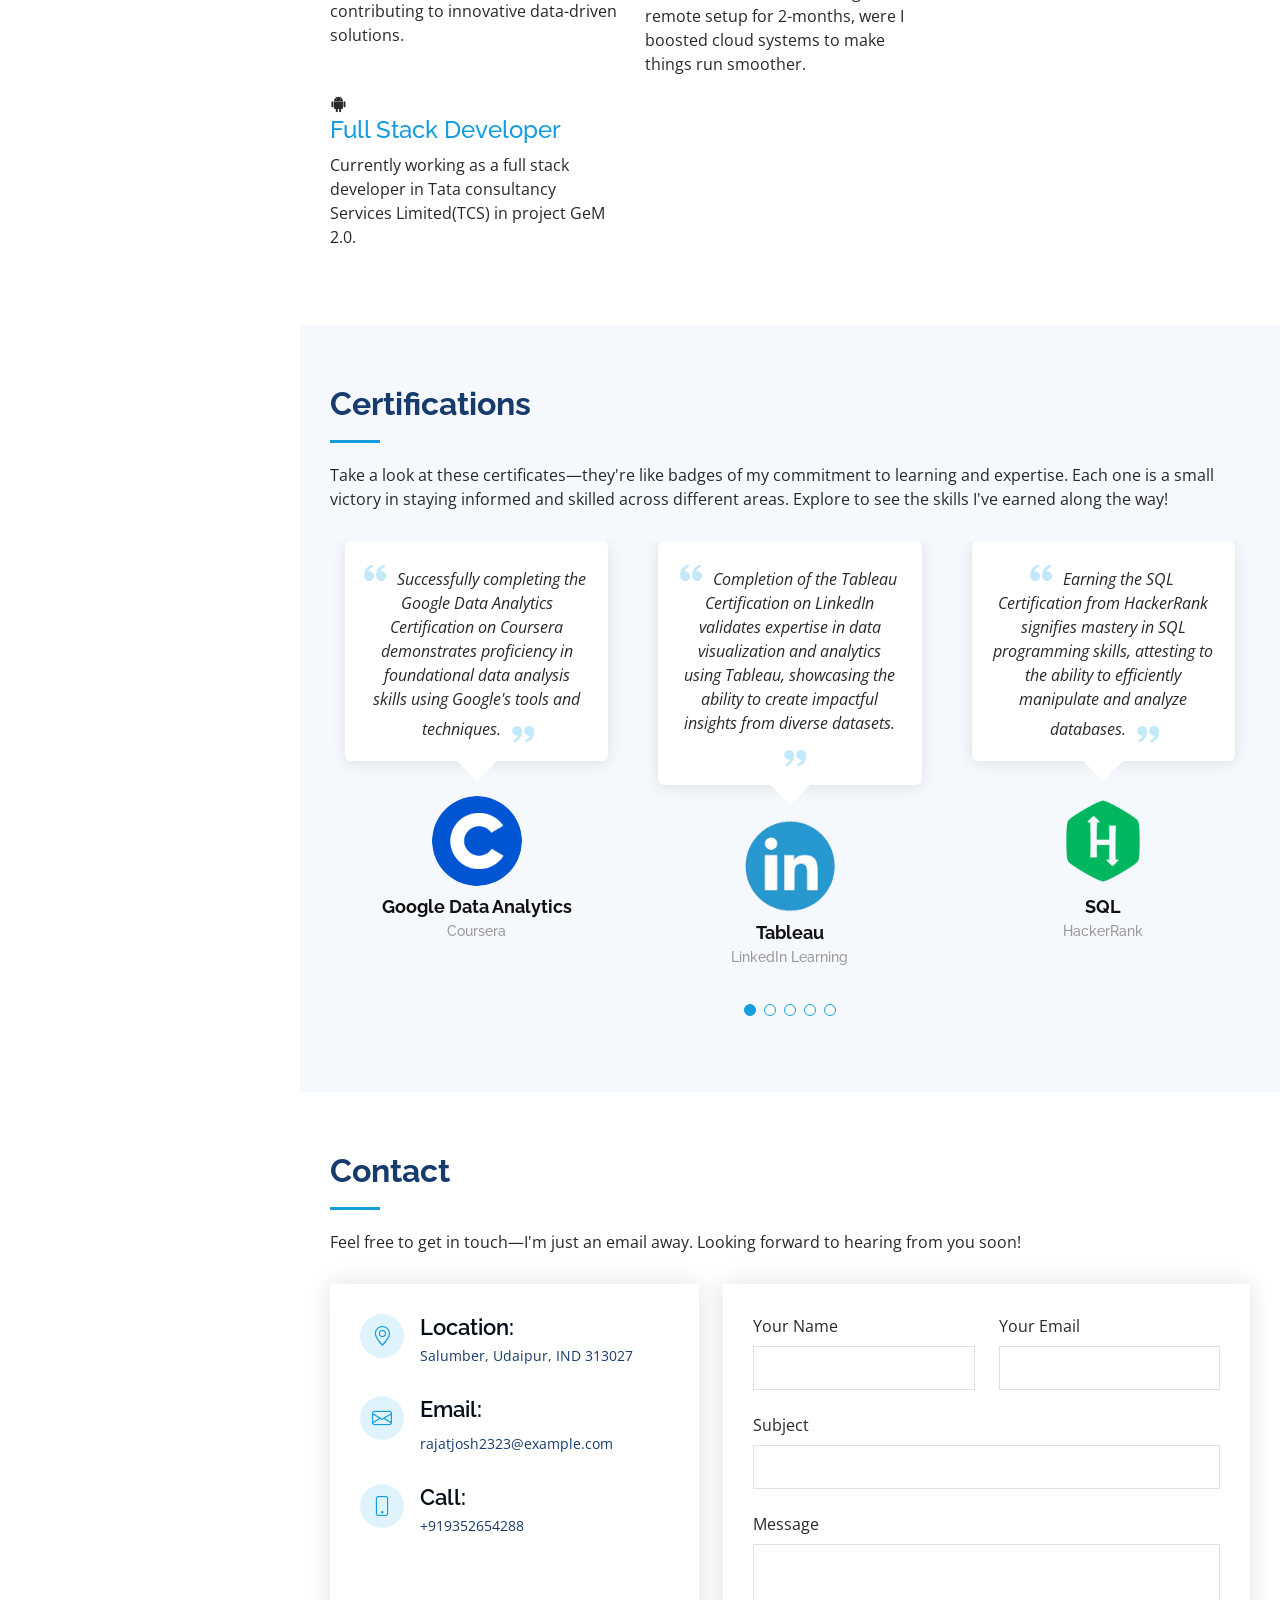
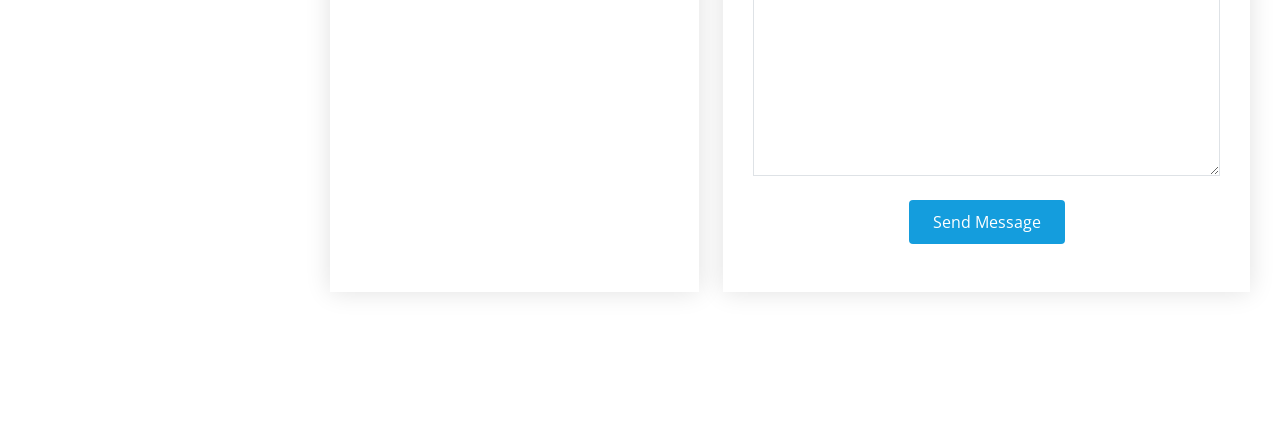
==== commit 421f81c0: "Update index.html" ====
--- a/index.html
+++ b/index.html
@@ -376,7 +376,7 @@
             </div>
           </div>
 
-         <!-- <div class="col-lg-4 col-md-6 Projects-item filter-DATA">
+          <div class="col-lg-4 col-md-6 Projects-item filter-DATA">
             <div class="Projects-wrap">
               <img src="assets/img/portfolio/ipl1.png" class="img-fluid" alt="">
               <div class="Projects-links">
@@ -384,17 +384,7 @@
                 <a href="portfolio-details.html" title="More Details"><i class="bx bx-link"></i></a>
               </div>
             </div>
-          </div> -->
-
-          <div class="col-lg-4 col-md-6 Projects-item filter-DATA">
-            <div class="Projects-wrap">
-              <img src="assets/img/portfolio/geo1.png" class="img-fluid" alt="">
-              <div class="Projects-links">
-                <a href="assets/img/portfolio/geo1.png" data-gallery="ProjectsGallery" class="Projects-lightbox" title="Data analysis 2"><i class="bx bx-plus"></i></a>
-                <a href="portfolio-details5.html" title="More Details"><i class="bx bx-link"></i></a>
-              </div>
-            </div>
-          </div>
+          </div> 
 
        <!--  // <div class="col-lg-4 col-md-6 Projects-item filter-DATA">
              <div class="Projects-wrap">
